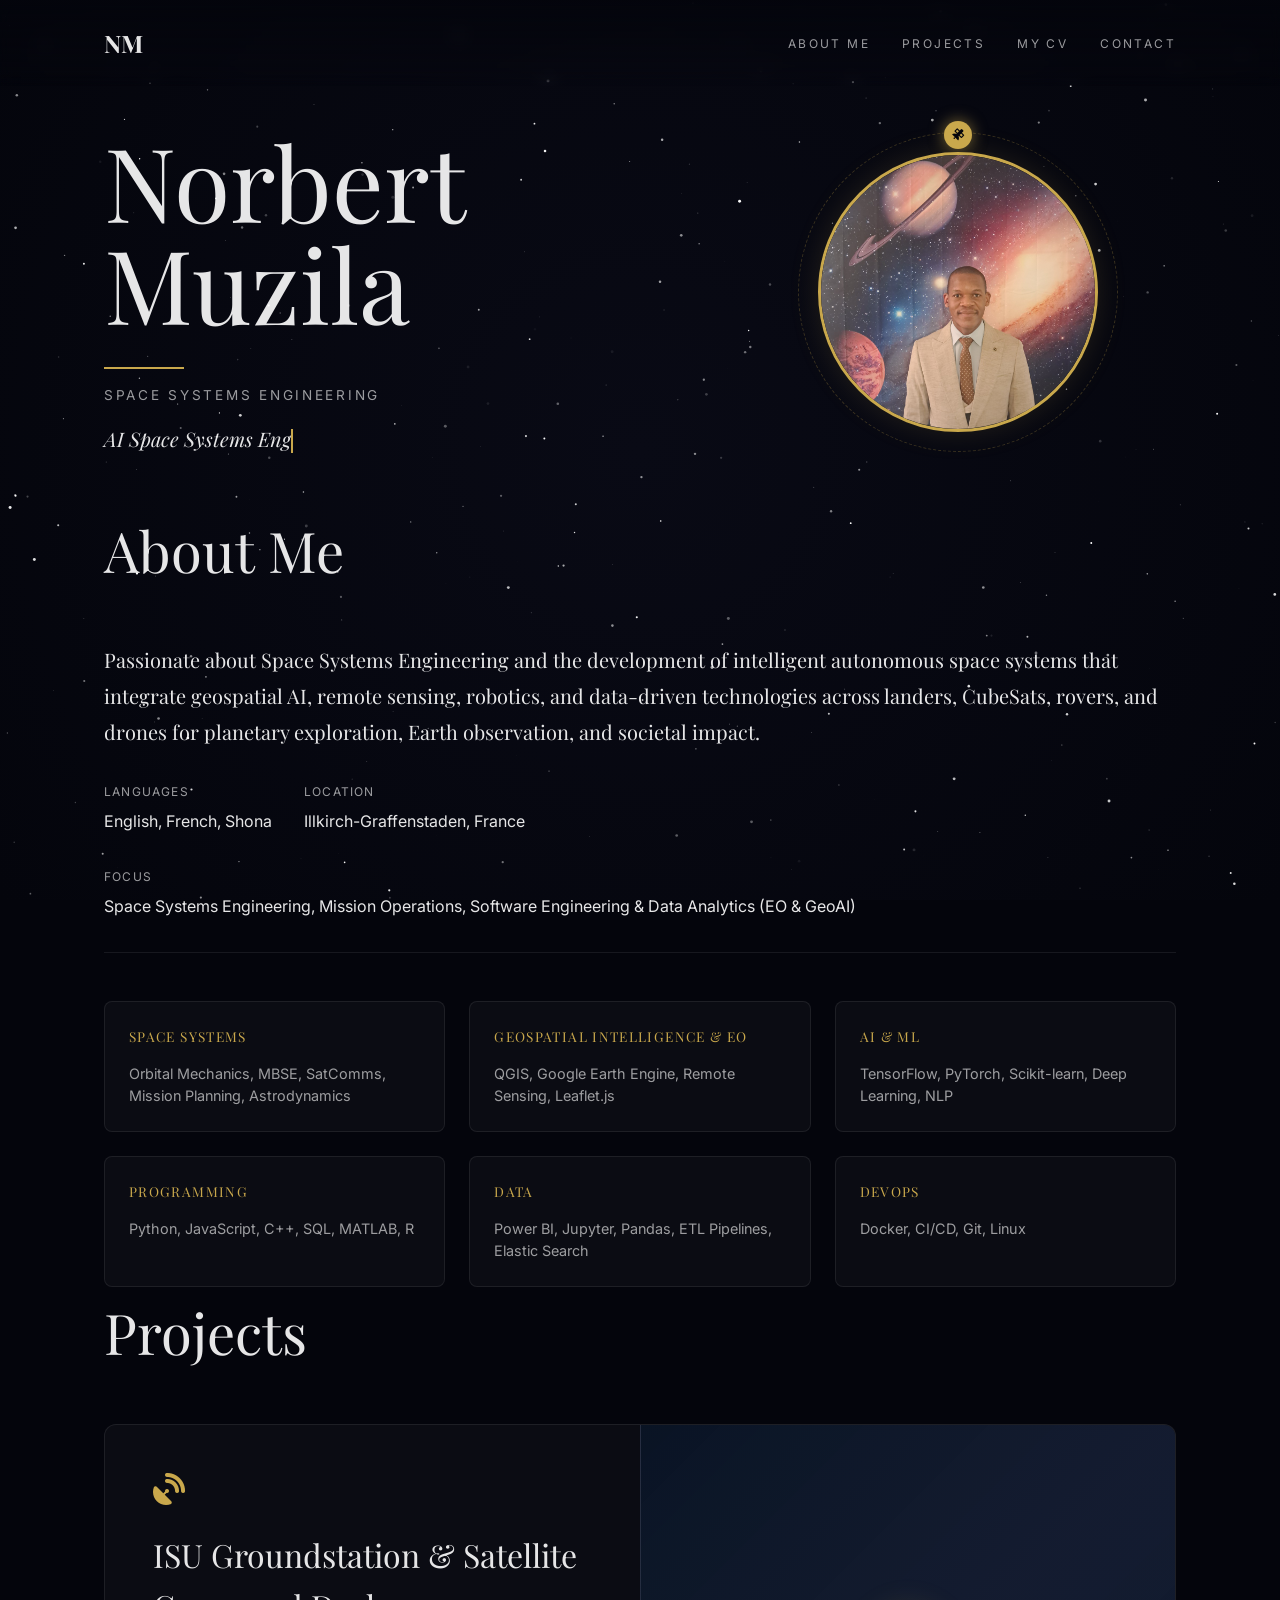
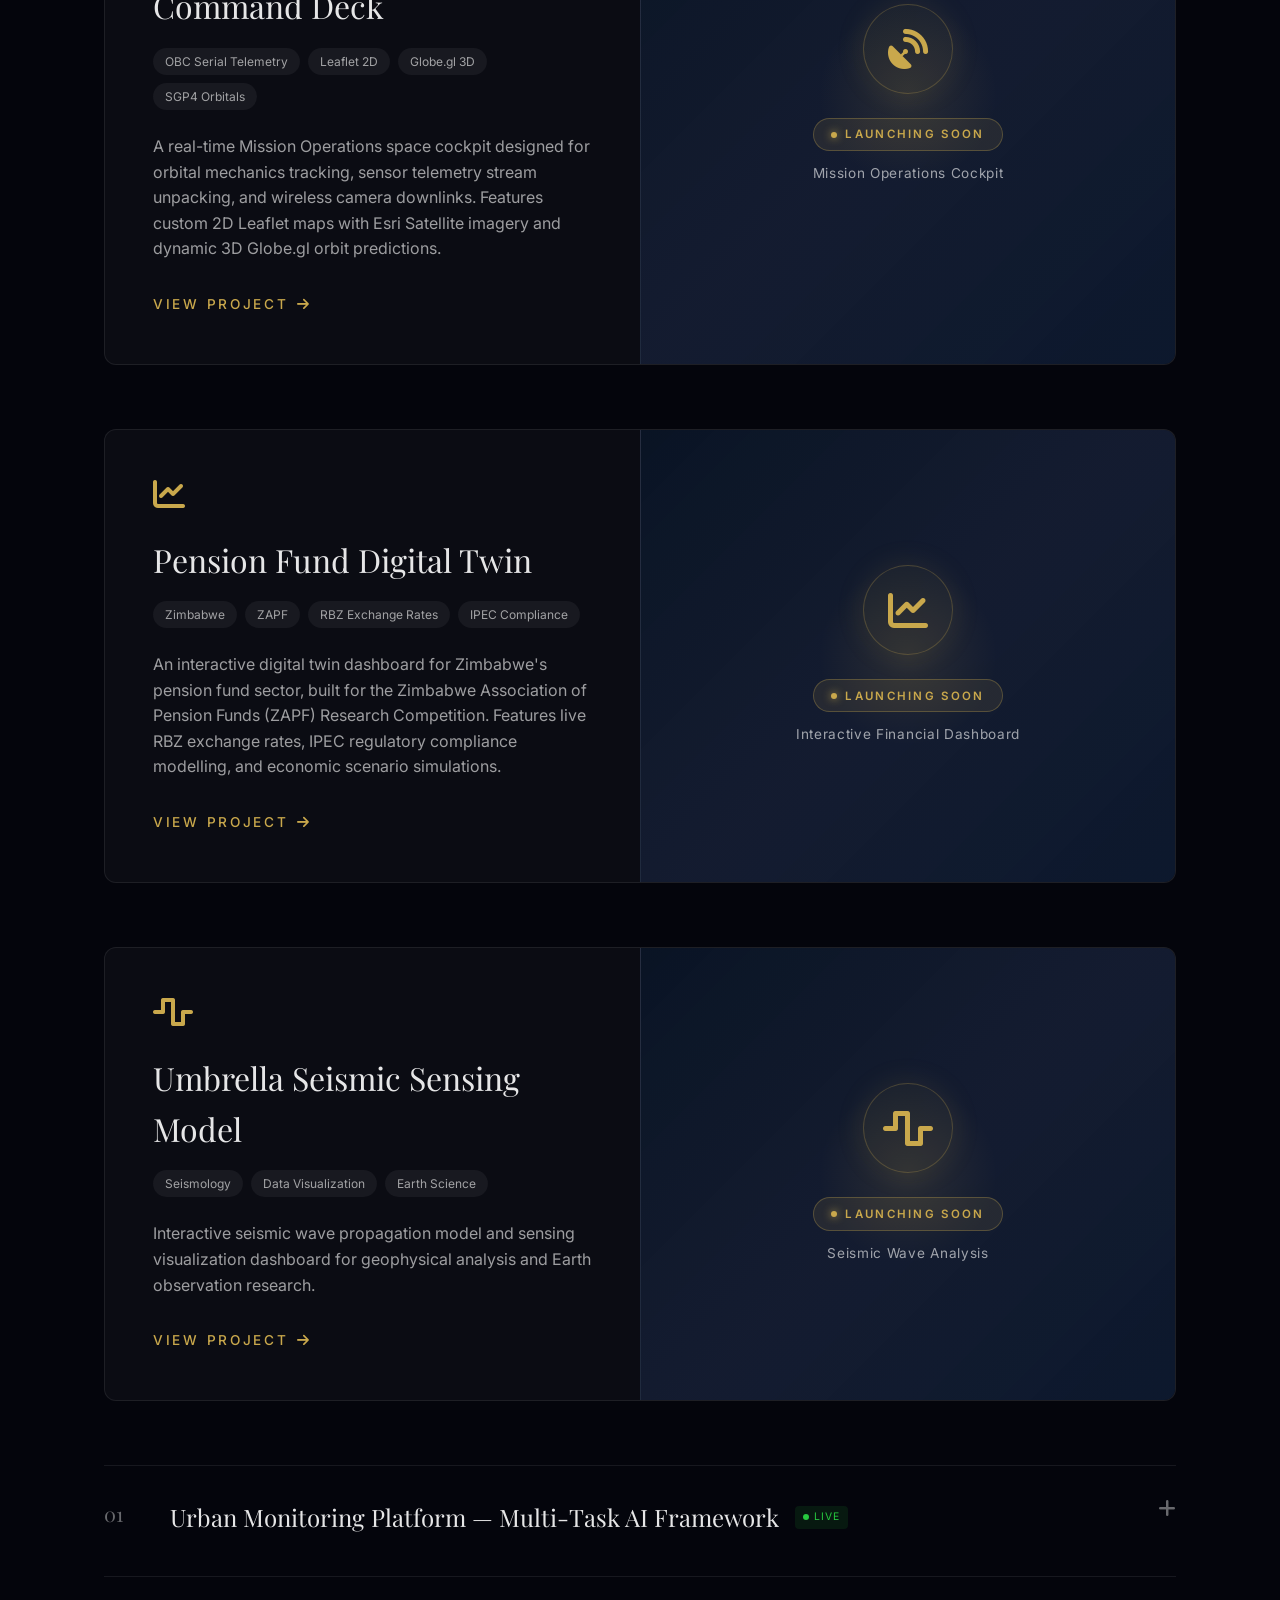
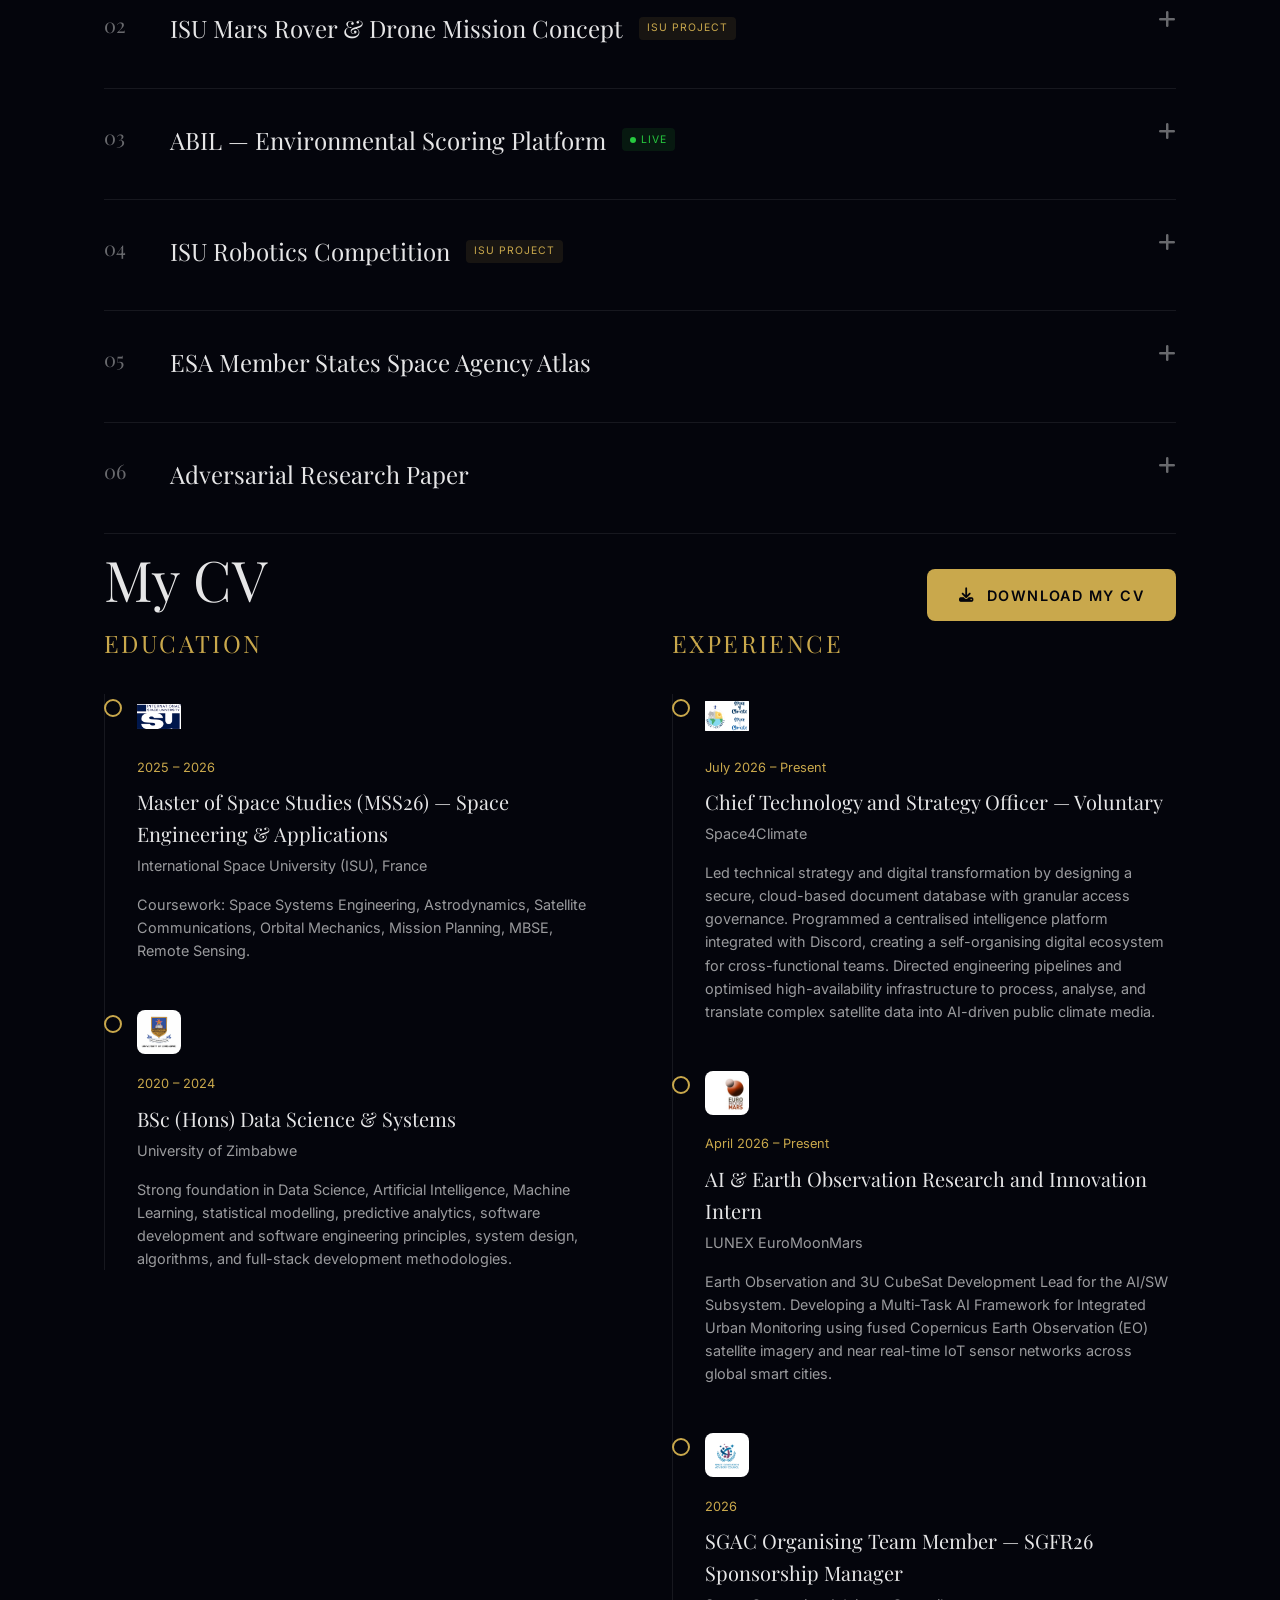
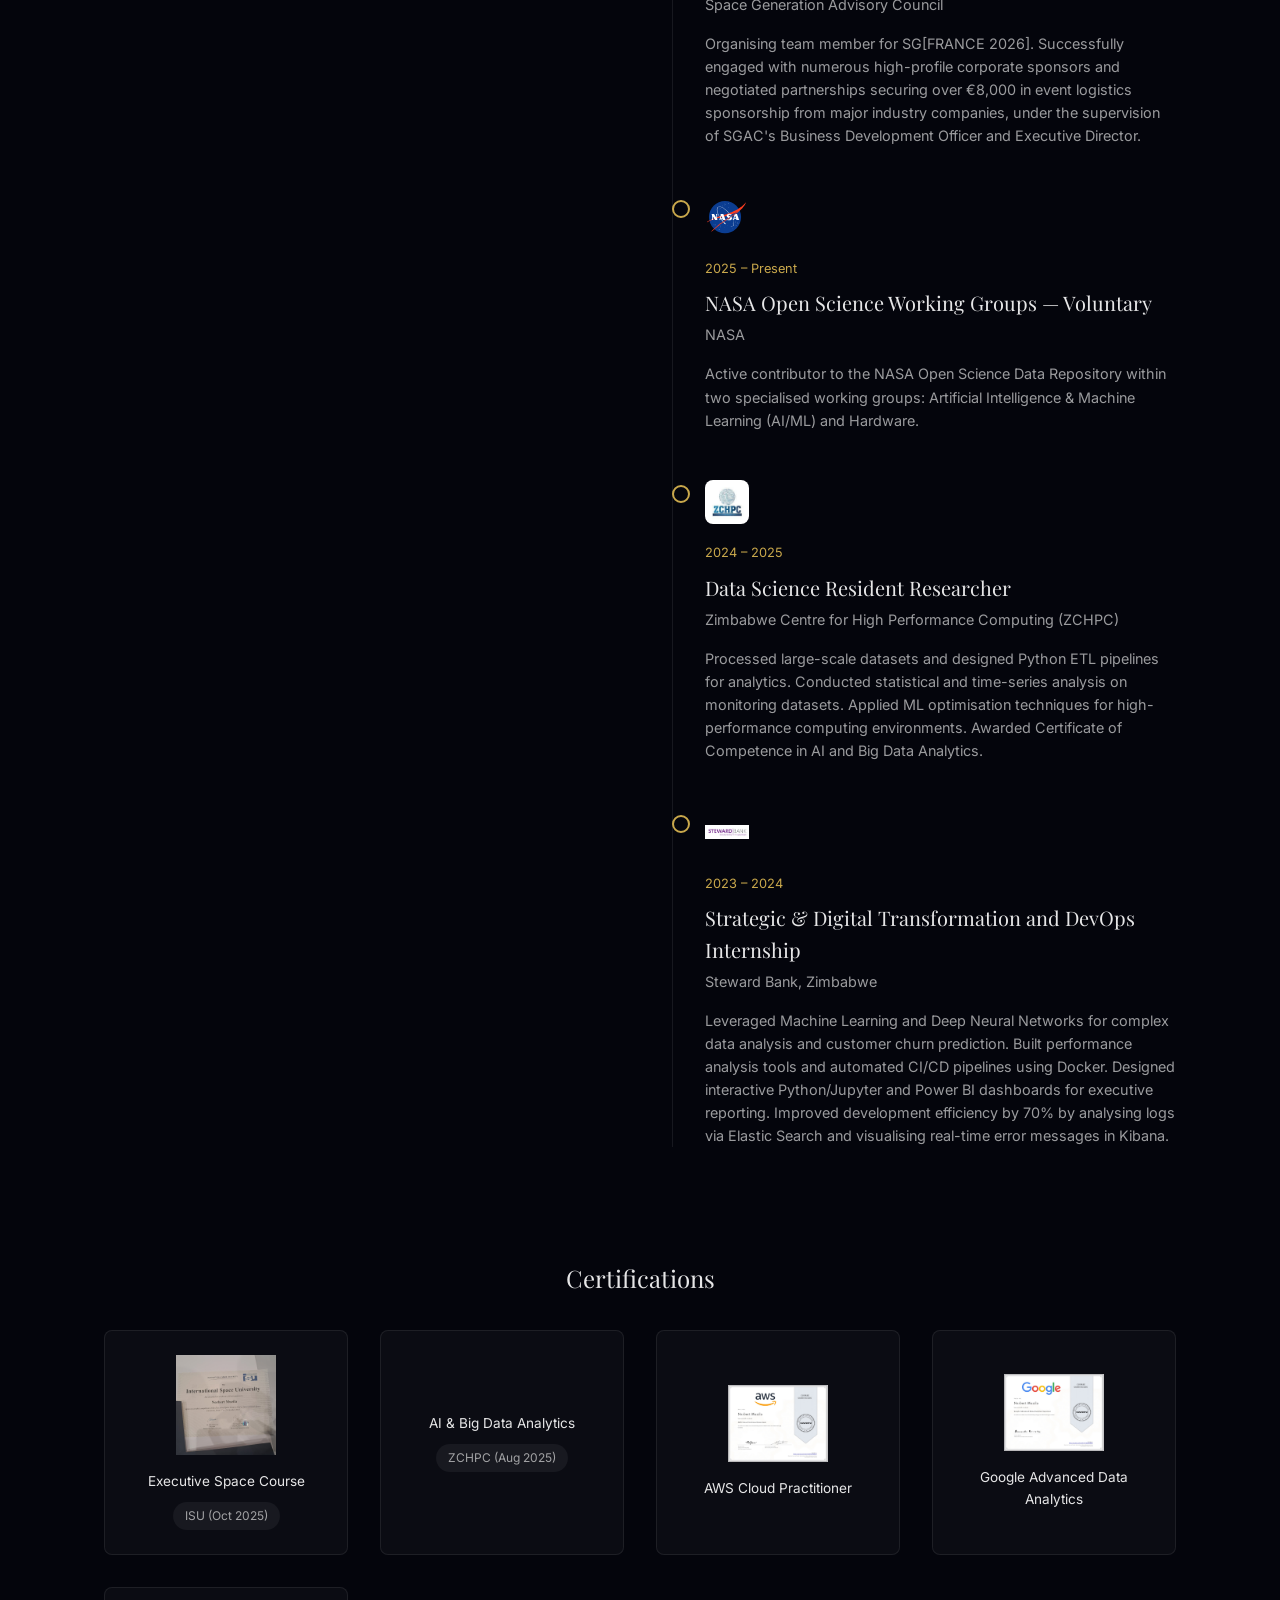
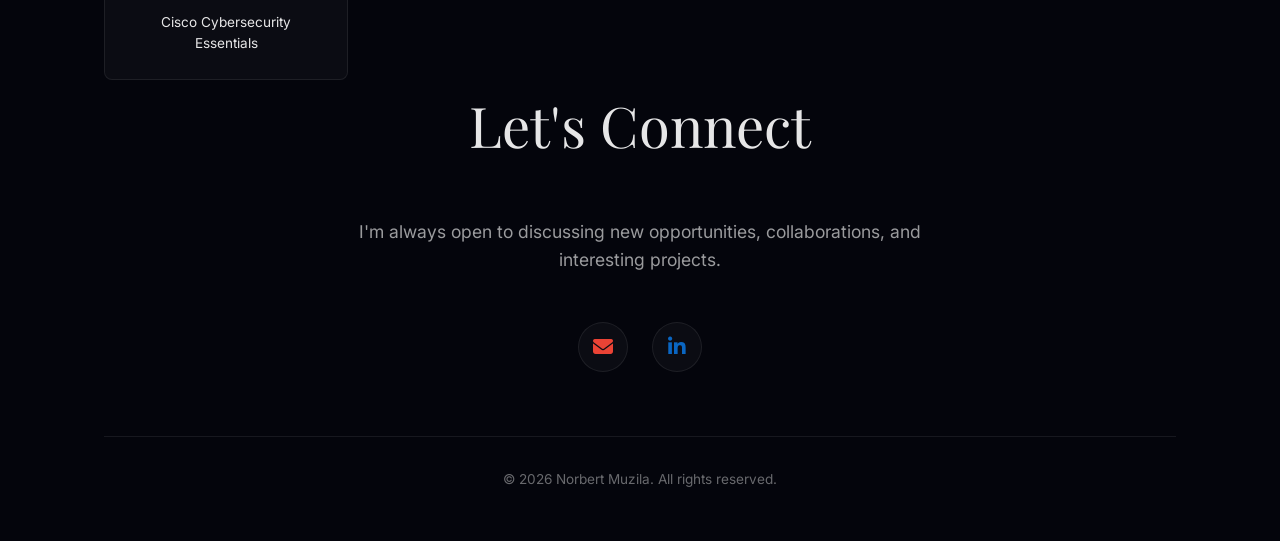
==== index.html @ 0d17d702 "feat: remove GitHub button from Let's Connect section" ====
<!DOCTYPE html>
<html lang="en">
<head>
    <meta charset="UTF-8">
    <meta name="viewport" content="width=device-width, initial-scale=1.0">
    <title>Norbert Muzila | Space Systems Engineer</title>
    <meta name="description" content="Portfolio of Norbert Muzila, AI Space Systems Engineer and Data Scientist.">
    
    <!-- OpenGraph -->
    <meta property="og:title" content="Norbert Muzila | Portfolio">
    <meta property="og:description" content="AI Space Systems Engineer and Data Scientist.">
    <meta property="og:image" content="opengraph.jpg">
    <meta property="og:url" content="https://norbertmuzila.github.io/">
    <meta property="og:type" content="website">

    <link rel="icon" type="image/svg+xml" href="favicon.svg">
    
    <!-- Fonts -->
    <link rel="preconnect" href="https://fonts.googleapis.com">
    <link rel="preconnect" href="https://fonts.gstatic.com" crossorigin>
    <link href="https://fonts.googleapis.com/css2?family=Inter:wght@300;400;500;600&family=Playfair+Display:ital,wght@0,400;0,600;0,700;1,400&display=swap" rel="stylesheet">
    <link rel="stylesheet" href="https://cdnjs.cloudflare.com/ajax/libs/font-awesome/6.5.1/css/all.min.css">

    <style>
        :root {
            --bg: #04050c;
            --primary: #c9a84c;
            --secondary: #38bdf8;
            --text-90: rgba(255, 255, 255, 0.9);
            --text-60: rgba(255, 255, 255, 0.6);
            --text-40: rgba(255, 255, 255, 0.4);
            --card-bg: rgba(255, 255, 255, 0.03);
            --card-border: rgba(255, 255, 255, 0.08);
            
            --font-serif: 'Playfair Display', serif;
            --font-sans: 'Inter', sans-serif;
            
            --transition-smooth: all 0.4s cubic-bezier(0.16, 1, 0.3, 1);
        }

        * {
            margin: 0;
            padding: 0;
            box-sizing: border-box;
        }

        html {
            scroll-behavior: smooth;
        }

        body {
            background-color: var(--bg);
            color: var(--text-90);
            font-family: var(--font-sans);
            line-height: 1.6;
            overflow-x: hidden;
            font-size: 16px;
        }

        /* Typography */
        h1, h2, h3, h4, h5, h6, .serif {
            font-family: var(--font-serif);
            font-weight: 400;
        }

        .tracking-wide { letter-spacing: 0.2em; }
        .uppercase { text-transform: uppercase; }
        .text-primary { color: var(--primary); }
        .text-secondary { color: var(--secondary); }

        a {
            color: inherit;
            text-decoration: none;
            transition: var(--transition-smooth);
        }

        /* Canvas Background */
        #starfield {
            position: fixed;
            top: 0;
            left: 0;
            width: 100vw;
            height: 100vh;
            z-index: -1;
            pointer-events: none;
            background: radial-gradient(circle at center, #090a15 0%, #04050c 100%);
        }

        /* Layout */
        .container {
            max-width: 1200px;
            margin: 0 auto;
            padding: 0 5%;
        }

        section {
            padding: 60px 0;
            position: relative;
        }

        #about {
            padding-top: 20px;
        }

        /* Navbar */
        nav {
            position: fixed;
            top: 0;
            width: 100%;
            padding: 24px 0;
            z-index: 100;
            background: linear-gradient(to bottom, rgba(4, 5, 12, 0.9) 0%, transparent 100%);
            backdrop-filter: blur(8px);
            animation: slideDown 1s ease-out forwards;
        }

        .nav-container {
            max-width: 1200px;
            margin: 0 auto;
            padding: 0 5%;
            display: flex;
            justify-content: space-between;
            align-items: center;
            width: 100%;
            position: relative;
        }

        @keyframes slideDown {
            from { transform: translateY(-100%); opacity: 0; }
            to { transform: translateY(0); opacity: 1; }
        }

        .logo {
            font-family: var(--font-serif);
            font-size: 1.5rem;
            font-weight: 700;
            color: var(--text-90);
        }

        .nav-links {
            display: flex;
            gap: 2rem;
            list-style: none;
        }

        .nav-links a {
            font-size: 0.75rem;
            text-transform: uppercase;
            letter-spacing: 0.2em;
            color: var(--text-60);
            position: relative;
        }

        .nav-links a:hover, .nav-links a.active {
            color: var(--primary);
        }

        .hamburger {
            display: none;
            background: none;
            border: none;
            color: var(--text-90);
            font-size: 1.5rem;
            cursor: pointer;
        }

        /* Mobile Menu */
        @media (max-width: 768px) {
            .nav-links {
                display: none;
                position: fixed;
                top: 72px;
                left: 0;
                width: 100%;
                background: rgba(4, 5, 12, 0.95);
                backdrop-filter: blur(10px);
                flex-direction: column;
                align-items: center;
                padding: 2rem 0;
                border-bottom: 1px solid var(--card-border);
            }
            .nav-links.show {
                display: flex;
            }
            .hamburger {
                display: block;
            }
        }

        /* Hero */
        #hero {
            min-height: auto;
            display: flex;
            align-items: center;
            padding-top: 130px;
            padding-bottom: 30px;
        }

        .hero-grid {
            display: grid;
            grid-template-columns: 1.15fr 0.85fr;
            align-items: center;
            gap: 3rem;
            width: 100%;
        }

        .hero-content {
            position: relative;
            z-index: 2;
        }

        .hero-name {
            font-size: clamp(3.5rem, 8vw, 7.5rem);
            line-height: 1;
            margin-bottom: 1rem;
        }

        .hero-line {
            width: 80px;
            height: 2px;
            background-color: var(--primary);
            margin: 2rem 0 1rem;
            transition: width 1s ease-out;
        }

        .hero-subtitle {
            font-size: 0.85rem;
            color: var(--text-60);
            margin-bottom: 1rem;
            display: flex;
            align-items: center;
        }

        .typing-container {
            font-size: 1.25rem;
            color: var(--text-90);
            min-height: 2rem;
            font-family: var(--font-serif);
            font-style: italic;
        }

        .cursor {
            display: inline-block;
            width: 2px;
            height: 1.2em;
            background-color: var(--primary);
            vertical-align: middle;
            animation: blink 1s step-end infinite;
        }

        @keyframes blink {
            50% { opacity: 0; }
        }

        .hero-orbit-wrap {
            display: flex;
            justify-content: center;
            align-items: center;
            position: relative;
            z-index: 2;
        }

        @media (max-width: 900px) {
            .hero-grid {
                grid-template-columns: 1fr;
                gap: 3rem;
                padding-top: 20px;
            }
            .hero-orbit-wrap {
                order: -1;
                margin-bottom: 1rem;
            }
            .orbit-container {
                width: 250px;
                height: 250px;
            }
            .about-image {
                width: 220px;
                height: 220px;
            }
            .orbit-ring {
                width: 260px;
                height: 260px;
            }
        }

        /* Section Headers */
        .section-label {
            font-size: 0.75rem;
            color: var(--text-60);
            margin-bottom: 1rem;
            display: block;
        }
        
        .section-title {
            font-size: 3.5rem;
            margin-bottom: 3rem;
            color: var(--text-90);
        }

        /* Scroll Reveal */
        .reveal {
            opacity: 0;
            transform: translateY(30px);
            transition: all 0.8s cubic-bezier(0.16, 1, 0.3, 1);
        }

        .reveal.active {
            opacity: 1;
            transform: translateY(0);
        }

        /* Projects Section */
        .featured-projects {
            display: flex;
            flex-direction: column;
            gap: 4rem;
            margin-bottom: 4rem;
        }

        .project-card-large {
            background: var(--card-bg);
            border: 1px solid var(--card-border);
            border-radius: 12px;
            overflow: hidden;
            display: grid;
            grid-template-columns: 1fr 1fr;
            transition: var(--transition-smooth);
            position: relative;
        }

        .project-card-large:hover {
            transform: translateY(-5px);
            border-color: rgba(201, 168, 76, 0.3);
            box-shadow: 0 20px 40px rgba(0,0,0,0.5);
        }

        @media (max-width: 900px) {
            .project-card-large {
                grid-template-columns: 1fr;
            }
        }

        .project-content {
            padding: 3rem;
            display: flex;
            flex-direction: column;
            justify-content: center;
        }

        .project-icon {
            font-size: 2rem;
            color: var(--primary);
            margin-bottom: 1.5rem;
        }

        .project-title {
            font-size: 2rem;
            margin-bottom: 1rem;
        }

        .project-tags {
            display: flex;
            flex-wrap: wrap;
            gap: 0.5rem;
            margin-bottom: 1.5rem;
        }

        .tag {
            font-size: 0.75rem;
            padding: 0.25rem 0.75rem;
            background: rgba(255,255,255,0.05);
            border-radius: 100px;
            color: var(--text-60);
        }

        .project-desc {
            color: var(--text-60);
            margin-bottom: 2rem;
        }

        .project-link {
            display: inline-flex;
            align-items: center;
            gap: 0.5rem;
            color: var(--primary);
            font-size: 0.85rem;
            font-weight: 500;
        }

        .project-link:hover {
            gap: 0.75rem;
        }

        .project-preview {
            background: linear-gradient(135deg, rgba(10, 22, 40, 0.85) 0%, rgba(26, 39, 68, 0.6) 50%, rgba(13, 26, 48, 0.9) 100%);
            border-left: 1px solid var(--card-border);
            display: flex;
            flex-direction: column;
            align-items: center;
            justify-content: center;
            padding: 3rem 2rem;
            text-align: center;
            position: relative;
            overflow: hidden;
            transition: var(--transition-smooth);
            min-height: 280px;
        }

        .project-preview::before {
            content: '';
            position: absolute;
            width: 180px;
            height: 180px;
            background: radial-gradient(circle, rgba(201, 168, 76, 0.12) 0%, transparent 70%);
            border-radius: 50%;
            top: 50%;
            left: 50%;
            transform: translate(-50%, -50%);
            pointer-events: none;
            transition: var(--transition-smooth);
        }

        .project-card-large:hover .project-preview::before {
            width: 260px;
            height: 260px;
            background: radial-gradient(circle, rgba(201, 168, 76, 0.22) 0%, transparent 70%);
        }

        .preview-icon-wrap {
            width: 90px;
            height: 90px;
            border-radius: 50%;
            background: rgba(201, 168, 76, 0.06);
            border: 1px solid rgba(201, 168, 76, 0.25);
            display: flex;
            align-items: center;
            justify-content: center;
            margin-bottom: 1.5rem;
            position: relative;
            z-index: 1;
            transition: var(--transition-smooth);
            box-shadow: 0 0 30px rgba(201, 168, 76, 0.12);
        }

        .project-card-large:hover .preview-icon-wrap {
            transform: scale(1.1);
            border-color: rgba(201, 168, 76, 0.5);
            box-shadow: 0 0 45px rgba(201, 168, 76, 0.3);
        }

        .preview-icon-wrap i {
            font-size: 2.5rem;
            color: var(--primary);
        }

        .preview-badge {
            display: inline-flex;
            align-items: center;
            gap: 0.5rem;
            padding: 0.4rem 1.1rem;
            background: rgba(201, 168, 76, 0.1);
            border: 1px solid rgba(201, 168, 76, 0.3);
            border-radius: 100px;
            font-size: 0.72rem;
            font-weight: 600;
            color: var(--primary);
            text-transform: uppercase;
            letter-spacing: 0.2em;
            margin-bottom: 0.75rem;
            position: relative;
            z-index: 1;
        }

        .preview-badge .pulse-dot {
            width: 6px;
            height: 6px;
            border-radius: 50%;
            background: var(--primary);
            box-shadow: 0 0 8px var(--primary);
        }

        .preview-label {
            font-size: 0.85rem;
            color: var(--text-60);
            letter-spacing: 0.05em;
            position: relative;
            z-index: 1;
        }

        @media (max-width: 900px) {
            .project-preview {
                border-left: none;
                border-top: 1px solid var(--card-border);
                padding: 2.5rem 1.5rem;
            }
        }

        /* Accordion List */
        .project-list {
            display: flex;
            flex-direction: column;
            border-top: 1px solid var(--card-border);
        }

        .list-item {
            display: grid;
            grid-template-columns: 50px 1fr auto;
            gap: 1rem;
            padding: 2rem 0;
            border-bottom: 1px solid var(--card-border);
            transition: var(--transition-smooth);
            cursor: pointer;
            align-items: start;
        }

        .list-item:hover {
            background: rgba(255,255,255,0.01);
            padding-left: 1rem;
            padding-right: 1rem;
        }

        .list-number {
            font-family: var(--font-serif);
            color: var(--text-40);
            font-size: 1.25rem;
        }

        .list-content h3 {
            font-size: 1.5rem;
            margin-bottom: 0.5rem;
            display: flex;
            align-items: center;
            gap: 1rem;
        }

        .list-desc {
            color: var(--text-60);
            font-size: 0.9rem;
            max-height: 0;
            overflow: hidden;
            transition: max-height 0.4s ease;
            margin-top: 0;
        }
        
        .list-tags {
            margin-top: 1rem;
            display: flex;
            gap: 0.5rem;
            flex-wrap: wrap;
            opacity: 0;
            transition: opacity 0.4s ease;
        }

        .list-item.expanded .list-desc {
            max-height: 200px;
            margin-top: 1rem;
        }
        .list-item.expanded .list-tags {
            opacity: 1;
        }

        .list-icon {
            color: var(--text-40);
            font-size: 1.25rem;
            transition: transform 0.3s ease;
        }
        
        .list-item.expanded .list-icon {
            transform: rotate(45deg);
        }

        .badge {
            font-size: 0.65rem;
            padding: 0.2rem 0.5rem;
            border-radius: 4px;
            background: rgba(201, 168, 76, 0.1);
            color: var(--primary);
            text-transform: uppercase;
            letter-spacing: 0.1em;
            font-family: var(--font-sans);
        }
        
        .badge.live {
            background: rgba(39, 201, 63, 0.1);
            color: #27c93f;
            display: flex;
            align-items: center;
            gap: 0.3rem;
        }
        
        .badge.live::before {
            content: '';
            width: 6px;
            height: 6px;
            background: #27c93f;
            border-radius: 50%;
            animation: pulse 2s infinite;
        }
        
        @keyframes pulse {
            0% { box-shadow: 0 0 0 0 rgba(39, 201, 63, 0.4); }
            70% { box-shadow: 0 0 0 6px rgba(39, 201, 63, 0); }
            100% { box-shadow: 0 0 0 0 rgba(39, 201, 63, 0); }
        }

        /* About Section */
        .about-content {
            width: 100%;
        }

        .orbit-container {
            position: relative;
            width: 300px;
            height: 300px;
            margin: 0 auto;
        }

        .about-image {
            width: 280px;
            height: 280px;
            border-radius: 50%;
            object-fit: cover;
            border: 3px solid var(--primary);
            position: absolute;
            top: 50%;
            left: 50%;
            transform: translate(-50%, -50%);
            box-shadow: 0 0 30px rgba(201, 168, 76, 0.15);
        }

        .orbit-ring {
            position: absolute;
            top: 50%;
            left: 50%;
            width: 320px;
            height: 320px;
            transform: translate(-50%, -50%);
            border-radius: 50%;
            border: 1px dashed rgba(201, 168, 76, 0.25);
            animation: orbit-spin 12s linear infinite;
        }

        .orbit-planet {
            position: absolute;
            top: -12px;
            left: 50%;
            transform: translateX(-50%);
            width: 28px;
            height: 28px;
            background: var(--primary);
            border-radius: 50%;
            display: flex;
            align-items: center;
            justify-content: center;
            font-size: 12px;
            color: var(--bg);
            box-shadow: 0 0 15px rgba(201, 168, 76, 0.6);
            animation: orbit-counter-spin 12s linear infinite;
        }

        @keyframes orbit-spin {
            0% { transform: translate(-50%, -50%) rotate(0deg); }
            100% { transform: translate(-50%, -50%) rotate(360deg); }
        }

        @keyframes orbit-counter-spin {
            0% { transform: translateX(-50%) rotate(0deg); }
            100% { transform: translateX(-50%) rotate(-360deg); }
        }

        .timeline-logo {
            margin-bottom: 0.75rem;
        }

        .org-logo {
            width: 44px;
            height: 44px;
            object-fit: contain;
            border-radius: 8px;
            transition: var(--transition-smooth);
        }

        .timeline-item:hover .org-logo {
            transform: scale(1.1);
        }

        .about-text {
            font-size: 1.25rem;
            line-height: 1.8;
            margin-bottom: 2rem;
            font-family: var(--font-serif);
        }

        .stats-row {
            display: flex;
            gap: 2rem;
            margin-bottom: 3rem;
            padding-bottom: 2rem;
            border-bottom: 1px solid var(--card-border);
            flex-wrap: wrap;
        }

        .stat-item {
            display: flex;
            flex-direction: column;
        }

        .stat-label {
            font-size: 0.75rem;
            color: var(--text-60);
            text-transform: uppercase;
            letter-spacing: 0.1em;
            margin-bottom: 0.5rem;
        }

        .stat-val {
            font-size: 1rem;
            color: var(--text-90);
        }

        .skills-grid {
            display: grid;
            grid-template-columns: repeat(3, 1fr);
            gap: 1.5rem;
        }

        @media (max-width: 900px) {
            .skills-grid {
                grid-template-columns: repeat(2, 1fr);
            }
        }

        @media (max-width: 600px) {
            .skills-grid {
                grid-template-columns: 1fr;
            }
        }

        .skill-card {
            background: var(--card-bg);
            padding: 1.5rem;
            border-radius: 8px;
            border: 1px solid var(--card-border);
        }

        .skill-title {
            color: var(--primary);
            font-size: 0.85rem;
            text-transform: uppercase;
            letter-spacing: 0.1em;
            margin-bottom: 1rem;
        }

        .skill-list {
            color: var(--text-60);
            font-size: 0.9rem;
            line-height: 1.5;
        }

        /* CV Section */
        .cv-header {
            display: flex;
            justify-content: space-between;
            align-items: center;
            flex-wrap: wrap;
            gap: 1rem;
        }

        .cv-header .section-title {
            margin-bottom: 0;
        }

        .cv-grid {
            display: grid;
            grid-template-columns: 1fr 1fr;
            gap: 4rem;
        }

        @media (max-width: 768px) {
            .cv-grid {
                grid-template-columns: 1fr;
            }
        }

        .cv-col h3 {
            font-size: 1.5rem;
            margin-bottom: 2rem;
            color: var(--primary);
            letter-spacing: 0.1em;
            text-transform: uppercase;
        }

        .timeline {
            position: relative;
            border-left: 1px solid var(--card-border);
            padding-left: 2rem;
        }

        .timeline-item {
            position: relative;
            margin-bottom: 3rem;
        }

        .timeline-item::before {
            content: '';
            position: absolute;
            left: -33px;
            top: 5px;
            width: 14px;
            height: 14px;
            border-radius: 50%;
            background: var(--bg);
            border: 2px solid var(--primary);
            transition: var(--transition-smooth);
        }

        .timeline-item:hover::before {
            background: var(--primary);
            box-shadow: 0 0 10px rgba(201, 168, 76, 0.5);
        }

        .timeline-date {
            font-size: 0.8rem;
            color: var(--primary);
            margin-bottom: 0.5rem;
            display: block;
        }

        .timeline-title {
            font-size: 1.25rem;
            margin-bottom: 0.25rem;
            font-family: var(--font-serif);
        }

        .timeline-org {
            font-size: 0.9rem;
            color: var(--text-60);
            margin-bottom: 1rem;
        }

        .timeline-desc {
            font-size: 0.9rem;
            color: var(--text-60);
            line-height: 1.6;
        }

        .certs-title {
            margin-top: 4rem;
            font-size: 1.5rem;
            margin-bottom: 2rem;
            text-align: center;
        }

        .certs-grid {
            display: grid;
            grid-template-columns: repeat(auto-fit, minmax(200px, 1fr));
            gap: 2rem;
            align-items: center;
        }

        .cert-card {
            background: var(--card-bg);
            border: 1px solid var(--card-border);
            border-radius: 8px;
            padding: 1.5rem;
            text-align: center;
            transition: var(--transition-smooth);
            height: 100%;
            display: flex;
            flex-direction: column;
            justify-content: center;
            align-items: center;
        }
        
        .cert-card:hover {
            border-color: rgba(255,255,255,0.2);
            transform: translateY(-5px);
        }

        .cert-img {
            max-width: 100px;
            max-height: 100px;
            margin-bottom: 1rem;
            object-fit: contain;
            cursor: pointer;
            transition: var(--transition-smooth);
        }

        .cert-img:hover {
            transform: scale(1.05);
        }

        .cert-lightbox {
            display: none;
            position: fixed;
            top: 0;
            left: 0;
            width: 100vw;
            height: 100vh;
            background: rgba(0,0,0,0.92);
            z-index: 9999;
            justify-content: center;
            align-items: center;
            cursor: pointer;
        }

        .cert-lightbox.show {
            display: flex;
        }

        .cert-lightbox img {
            max-width: 90vw;
            max-height: 90vh;
            object-fit: contain;
            border-radius: 8px;
            box-shadow: 0 0 60px rgba(201, 168, 76, 0.3);
        }

        .cert-name {
            font-size: 0.85rem;
            color: var(--text-90);
        }

        /* Contact Section */
        #contact {
            text-align: center;
            padding-bottom: 50px;
        }
        
        .contact-subtitle {
            max-width: 600px;
            margin: 0 auto 3rem;
            color: var(--text-60);
            font-size: 1.1rem;
        }

        .social-links {
            display: flex;
            justify-content: center;
            gap: 1.5rem;
            margin-bottom: 4rem;
        }

        .social-btn {
            width: 50px;
            height: 50px;
            border-radius: 50%;
            background: var(--card-bg);
            border: 1px solid var(--card-border);
            display: flex;
            align-items: center;
            justify-content: center;
            font-size: 1.25rem;
            transition: var(--transition-smooth);
        }

        .social-btn:hover {
            transform: translateY(-5px);
            border-color: transparent;
        }

        .social-btn.linkedin {
            color: #0A66C2;
        }
        .social-btn.linkedin:hover {
            background: #0A66C2;
            color: white;
            box-shadow: 0 10px 20px rgba(10, 102, 194, 0.3);
        }

        .social-btn.github {
            color: #f0f0f0;
        }
        .social-btn.github:hover {
            background: #333;
            color: white;
            box-shadow: 0 10px 20px rgba(255,255,255,0.1);
        }

        .social-btn.email {
            color: #EA4335;
        }
        .social-btn.email:hover {
            background: #EA4335;
            color: white;
            box-shadow: 0 10px 20px rgba(234, 67, 53, 0.3);
        }

        footer {
            border-top: 1px solid var(--card-border);
            padding-top: 2rem;
            color: var(--text-40);
            font-size: 0.85rem;
        }

        .cv-download-btn {
            display: inline-flex;
            align-items: center;
            gap: 0.75rem;
            padding: 0.9rem 2rem;
            background: var(--primary);
            color: var(--bg);
            border-radius: 8px;
            font-family: var(--font-sans);
            font-size: 0.9rem;
            font-weight: 600;
            text-transform: uppercase;
            letter-spacing: 0.1em;
            transition: var(--transition-smooth);
            margin-top: 2rem;
        }

        .cv-download-btn:hover {
            background: #b8963e;
            transform: translateY(-3px);
            box-shadow: 0 10px 25px rgba(201, 168, 76, 0.35);
            color: var(--bg);
        }
    </style>
</head>
<body>

    <!-- Starfield Background -->
    <canvas id="starfield"></canvas>

    <!-- Navigation -->
    <nav>
        <div class="nav-container">
            <a href="#hero" class="logo">NM</a>
            <button class="hamburger" aria-label="Toggle Menu">
                <i class="fas fa-bars"></i>
            </button>
            <ul class="nav-links uppercase tracking-wide">
                <li><a href="#about">About Me</a></li>
                <li><a href="#projects">Projects</a></li>
                <li><a href="#cv">My CV</a></li>
                <li><a href="#contact">Contact</a></li>
            </ul>
        </div>
    </nav>

    <!-- Hero Section -->
    <section id="hero" class="container">
        <div class="hero-grid">
            <div class="hero-content">
                <h1 class="hero-name serif">Norbert<br>Muzila</h1>
                <div class="hero-line"></div>
                <p class="hero-subtitle uppercase tracking-wide">Space Systems Engineering</p>
                <div class="typing-container">
                    <span id="typing-text"></span><span class="cursor"></span>
                </div>
            </div>
            <div class="hero-orbit-wrap">
                <div class="orbit-container">
                    <img src="avatar.jpg" alt="Norbert Muzila" class="about-image">
                    <div class="orbit-ring">
                        <div class="orbit-planet">
                            <i class="fas fa-satellite"></i>
                        </div>
                    </div>
                </div>
            </div>
        </div>
    </section>

    <!-- About Section -->
    <section id="about" class="container">
        <h2 class="section-title reveal">About Me</h2>
        
        <div class="about-content reveal">
            <p class="about-text">
                Passionate about Space Systems Engineering and the development of intelligent autonomous space systems that integrate geospatial AI, remote sensing, robotics, and data-driven technologies across landers, CubeSats, rovers, and drones for planetary exploration, Earth observation, and societal impact.
            </p>
            
            <div class="stats-row">
                <div class="stat-item">
                    <span class="stat-label">Languages</span>
                    <span class="stat-val">English, French, Shona</span>
                </div>
                <div class="stat-item">
                    <span class="stat-label">Location</span>
                    <span class="stat-val">Illkirch-Graffenstaden, France</span>
                </div>
                <div class="stat-item">
                    <span class="stat-label">Focus</span>
                    <span class="stat-val">Space Systems Engineering, Mission Operations, Software Engineering & Data Analytics (EO & GeoAI)</span>
                </div>
            </div>

            <div class="skills-grid">
                <div class="skill-card">
                    <h4 class="skill-title">Space Systems</h4>
                    <div class="skill-list">Orbital Mechanics, MBSE, SatComms, Mission Planning, Astrodynamics</div>
                </div>
                <div class="skill-card">
                    <h4 class="skill-title">Geospatial Intelligence & EO</h4>
                    <div class="skill-list">QGIS, Google Earth Engine, Remote Sensing, Leaflet.js</div>
                </div>
                <div class="skill-card">
                    <h4 class="skill-title">AI & ML</h4>
                    <div class="skill-list">TensorFlow, PyTorch, Scikit-learn, Deep Learning, NLP</div>
                </div>
                <div class="skill-card">
                    <h4 class="skill-title">Programming</h4>
                    <div class="skill-list">Python, JavaScript, C++, SQL, MATLAB, R</div>
                </div>
                <div class="skill-card">
                    <h4 class="skill-title">Data</h4>
                    <div class="skill-list">Power BI, Jupyter, Pandas, ETL Pipelines, Elastic Search</div>
                </div>
                <div class="skill-card">
                    <h4 class="skill-title">DevOps</h4>
                    <div class="skill-list">Docker, CI/CD, Git, Linux</div>
                </div>
            </div>
        </div>
    </section>

    <!-- Projects Section -->
    <section id="projects" class="container">
        <h2 class="section-title reveal">Projects</h2>

        <div class="featured-projects">
            <!-- Project 1 -->
            <div class="project-card-large reveal">
                <div class="project-content">
                    <i class="fas fa-satellite-dish project-icon"></i>
                    <h3 class="project-title serif">ISU Groundstation & Satellite Command Deck</h3>
                    <div class="project-tags">
                        <span class="tag">OBC Serial Telemetry</span>
                        <span class="tag">Leaflet 2D</span>
                        <span class="tag">Globe.gl 3D</span>
                        <span class="tag">SGP4 Orbitals</span>
                    </div>
                    <p class="project-desc">A real-time Mission Operations space cockpit designed for orbital mechanics tracking, sensor telemetry stream unpacking, and wireless camera downlinks. Features custom 2D Leaflet maps with Esri Satellite imagery and dynamic 3D Globe.gl orbit predictions.</p>
                    <a href="https://norbertmuzila.github.io/ground_station_iss_isugs/" target="_blank" class="project-link uppercase tracking-wide">View Project <i class="fas fa-arrow-right"></i></a>
                </div>
                <div class="project-preview">
                    <div class="preview-icon-wrap">
                        <i class="fas fa-satellite-dish"></i>
                    </div>
                    <div class="preview-badge">
                        <span class="pulse-dot"></span>
                        Launching Soon
                    </div>
                    <div class="preview-label">Mission Operations Cockpit</div>
                </div>
            </div>

            <!-- Project 2 -->
            <div class="project-card-large reveal">
                <div class="project-content">
                    <i class="fas fa-chart-line project-icon"></i>
                    <h3 class="project-title serif">Pension Fund Digital Twin</h3>
                    <div class="project-tags">
                        <span class="tag">Zimbabwe</span>
                        <span class="tag">ZAPF</span>
                        <span class="tag">RBZ Exchange Rates</span>
                        <span class="tag">IPEC Compliance</span>
                    </div>
                    <p class="project-desc">An interactive digital twin dashboard for Zimbabwe's pension fund sector, built for the Zimbabwe Association of Pension Funds (ZAPF) Research Competition. Features live RBZ exchange rates, IPEC regulatory compliance modelling, and economic scenario simulations.</p>
                    <a href="https://norbertmuzila.github.io/pension-fund-digital-twin" target="_blank" class="project-link uppercase tracking-wide">View Project <i class="fas fa-arrow-right"></i></a>
                </div>
                <div class="project-preview">
                    <div class="preview-icon-wrap">
                        <i class="fas fa-chart-line"></i>
                    </div>
                    <div class="preview-badge">
                        <span class="pulse-dot"></span>
                        Launching Soon
                    </div>
                    <div class="preview-label">Interactive Financial Dashboard</div>
                </div>
            </div>

            <!-- Project 3 -->
            <div class="project-card-large reveal">
                <div class="project-content">
                    <i class="fas fa-wave-square project-icon"></i>
                    <h3 class="project-title serif">Umbrella Seismic Sensing Model</h3>
                    <div class="project-tags">
                        <span class="tag">Seismology</span>
                        <span class="tag">Data Visualization</span>
                        <span class="tag">Earth Science</span>
                    </div>
                    <p class="project-desc">Interactive seismic wave propagation model and sensing visualization dashboard for geophysical analysis and Earth observation research.</p>
                    <a href="https://norbertmuzila.github.io/umbrella-seismic-sensing-model/" target="_blank" class="project-link uppercase tracking-wide">View Project <i class="fas fa-arrow-right"></i></a>
                </div>
                <div class="project-preview">
                    <div class="preview-icon-wrap">
                        <i class="fas fa-wave-square"></i>
                    </div>
                    <div class="preview-badge">
                        <span class="pulse-dot"></span>
                        Launching Soon
                    </div>
                    <div class="preview-label">Seismic Wave Analysis</div>
                </div>
            </div>
        </div>

        <!-- Accordion Projects -->
        <div class="project-list reveal">
            <!-- Project 4 -->
            <div class="list-item" onclick="toggleAccordion(this)">
                <div class="list-number">01</div>
                <div class="list-content">
                    <h3 class="serif">Urban Monitoring Platform — Multi-Task AI Framework <span class="badge live">Live</span></h3>
                    <div class="list-desc">
                        A Multi-Task AI Framework for Integrated Urban Monitoring using fused Copernicus Earth Observation (EO) satellite imagery and near real-time IoT sensor networks across global smart cities.<br><br>
                        <a href="https://norbertmuzila.github.io/Urban-Monitoring-Platform/" target="_blank" class="project-link">View Platform <i class="fas fa-external-link-alt"></i></a>
                        <div class="list-tags">
                            <span class="tag">Copernicus EO</span><span class="tag">Multi-Task AI</span><span class="tag">IoT Data Fusion</span><span class="tag">Smart Cities</span>
                        </div>
                    </div>
                </div>
                <i class="fas fa-plus list-icon"></i>
            </div>

            <!-- Project 5 -->
            <div class="list-item" onclick="toggleAccordion(this)">
                <div class="list-number">02</div>
                <div class="list-content">
                    <h3 class="serif">ISU Mars Rover & Drone Mission Concept <span class="badge">ISU Project</span></h3>
                    <div class="list-desc">
                        AI & Software Lead for a Mars Rover and Drone Mission Concept for Lava Tube Exploration at the International Space University. Designed autonomous navigation and exploration algorithms.
                        <div class="list-tags">
                            <span class="tag">Mars Exploration</span><span class="tag">Autonomous Systems</span>
                        </div>
                    </div>
                </div>
                <i class="fas fa-plus list-icon"></i>
            </div>

            <!-- Project 6 -->
            <div class="list-item" onclick="toggleAccordion(this)">
                <div class="list-number">03</div>
                <div class="list-content">
                    <h3 class="serif">ABIL — Environmental Scoring Platform <span class="badge live">Live</span></h3>
                    <div class="list-desc">
                        ABIL condenses satellite readings into a single environmental score for any site, made for risk, insurance, investment and ESG. Every score links back to the measurement behind it and the regulation it answers to.<br><br>
                        <a href="https://clearesg.vercel.app" target="_blank" class="project-link">View Platform <i class="fas fa-external-link-alt"></i></a>
                        <div class="list-tags">
                            <span class="tag">Satellite Data</span><span class="tag">ESG</span><span class="tag">Risk Analysis</span>
                        </div>
                    </div>
                </div>
                <i class="fas fa-plus list-icon"></i>
            </div>

            <!-- Project 7 -->
            <div class="list-item" onclick="toggleAccordion(this)">
                <div class="list-number">04</div>
                <div class="list-content">
                    <h3 class="serif">ISU Robotics Competition <span class="badge">ISU Project</span></h3>
                    <div class="list-desc">
                        Chief Programmer for the ISU Robotics Competition featuring Autonomous Navigation and GemStones Collection. Led software development for an autonomous robotics system using LEGO robotics kits and Python.
                        <div class="list-tags">
                            <span class="tag">Python</span><span class="tag">LEGO Robotics</span><span class="tag">AI</span>
                        </div>
                    </div>
                </div>
                <i class="fas fa-plus list-icon"></i>
            </div>

            <!-- Project 8 -->
            <div class="list-item" onclick="toggleAccordion(this)">
                <div class="list-number">05</div>
                <div class="list-content">
                    <h3 class="serif">ESA Member States Space Agency Atlas</h3>
                    <div class="list-desc">
                        An interactive digital geographic catalog detailing headquarters, coordinates, and contact indices across all 22 European Space Agency member nations. Features customized map pins, Leaflet geometries, and detailed metadata parsing.<br><br>
                        <a href="https://norbertmuzila.github.io/roundtwo/esa-atlas/" target="_blank" class="project-link">View Atlas <i class="fas fa-external-link-alt"></i></a>
                        <div class="list-tags">
                            <span class="tag">GIS Atlas</span><span class="tag">Leaflet.js</span><span class="tag">OpenStreetMap</span>
                        </div>
                    </div>
                </div>
                <i class="fas fa-plus list-icon"></i>
            </div>

            <!-- Project 9 -->
            <div class="list-item" onclick="toggleAccordion(this)">
                <div class="list-number">06</div>
                <div class="list-content">
                    <h3 class="serif">Adversarial Research Paper</h3>
                    <div class="list-desc">
                        Published research exploring adversarial machine learning techniques and AI security vulnerabilities in autonomous systems.<br><br>
                        <a href="https://norbertmuzila.github.io/adversarial-paper/" target="_blank" class="project-link">Read Paper <i class="fas fa-external-link-alt"></i></a>
                        <div class="list-tags">
                            <span class="tag">AI Security</span><span class="tag">Adversarial ML</span>
                        </div>
                    </div>
                </div>
                <i class="fas fa-plus list-icon"></i>
            </div>
        </div>
    </section>

    <!-- CV Section -->
    <section id="cv" class="container">
        <div class="cv-header">
            <h2 class="section-title reveal">My CV</h2>
            <a href="Norbert_Muzila_CV.pdf" download class="cv-download-btn reveal">
                <i class="fas fa-download"></i> Download My CV
            </a>
        </div>

        <div class="cv-grid">
            <div class="cv-col reveal">
                <h3>Education</h3>
                <div class="timeline">
                    <div class="timeline-item">
                        <div class="timeline-logo"><img src="images/logo-isu.png" alt="ISU" class="org-logo"></div>
                        <span class="timeline-date">2025 – 2026</span>
                        <h4 class="timeline-title">Master of Space Studies (MSS26) — Space Engineering & Applications</h4>
                        <div class="timeline-org">International Space University (ISU), France</div>
                        <p class="timeline-desc">Coursework: Space Systems Engineering, Astrodynamics, Satellite Communications, Orbital Mechanics, Mission Planning, MBSE, Remote Sensing.</p>
                    </div>
                    <div class="timeline-item">
                        <div class="timeline-logo"><img src="images/logo-uz.png" alt="University of Zimbabwe" class="org-logo"></div>
                        <span class="timeline-date">2020 – 2024</span>
                        <h4 class="timeline-title">BSc (Hons) Data Science & Systems</h4>
                        <div class="timeline-org">University of Zimbabwe</div>
                        <p class="timeline-desc">Strong foundation in Data Science, Artificial Intelligence, Machine Learning, statistical modelling, predictive analytics, software development and software engineering principles, system design, algorithms, and full-stack development methodologies.</p>
                    </div>
                </div>
            </div>

            <div class="cv-col reveal">
                <h3>Experience</h3>
                <div class="timeline">
                    <div class="timeline-item">
                        <div class="timeline-logo"><img src="images/space4climate-logo.png" alt="Space4Climate" class="org-logo"></div>
                        <span class="timeline-date">July 2026 – Present</span>
                        <h4 class="timeline-title">Chief Technology and Strategy Officer — Voluntary</h4>
                        <div class="timeline-org">Space4Climate</div>
                        <p class="timeline-desc">Led technical strategy and digital transformation by designing a secure, cloud-based document database with granular access governance. Programmed a centralised intelligence platform integrated with Discord, creating a self-organising digital ecosystem for cross-functional teams. Directed engineering pipelines and optimised high-availability infrastructure to process, analyse, and translate complex satellite data into AI-driven public climate media.</p>
                    </div>
                    <div class="timeline-item">
                        <div class="timeline-logo"><img src="images/lunex-logo.png" alt="LUNEX EuroMoonMars" class="org-logo"></div>
                        <span class="timeline-date">April 2026 – Present</span>
                        <h4 class="timeline-title">AI & Earth Observation Research and Innovation Intern</h4>
                        <div class="timeline-org">LUNEX EuroMoonMars</div>
                        <p class="timeline-desc">Earth Observation and 3U CubeSat Development Lead for the AI/SW Subsystem. Developing a Multi-Task AI Framework for Integrated Urban Monitoring using fused Copernicus Earth Observation (EO) satellite imagery and near real-time IoT sensor networks across global smart cities.</p>
                    </div>
                    <div class="timeline-item">
                        <div class="timeline-logo"><img src="sgac-logo.png" alt="SGAC" class="org-logo"></div>
                        <span class="timeline-date">2026</span>
                        <h4 class="timeline-title">SGAC Organising Team Member — SGFR26 Sponsorship Manager</h4>
                        <div class="timeline-org">Space Generation Advisory Council</div>
                        <p class="timeline-desc">Organising team member for SG[FRANCE 2026]. Successfully engaged with numerous high-profile corporate sponsors and negotiated partnerships securing over €8,000 in event logistics sponsorship from major industry companies, under the supervision of SGAC's Business Development Officer and Executive Director.</p>
                    </div>
                    <div class="timeline-item">
                        <div class="timeline-logo"><img src="nasa-logo.svg" alt="NASA" class="org-logo"></div>
                        <span class="timeline-date">2025 – Present</span>
                        <h4 class="timeline-title">NASA Open Science Working Groups — Voluntary</h4>
                        <div class="timeline-org">NASA</div>
                        <p class="timeline-desc">Active contributor to the NASA Open Science Data Repository within two specialised working groups: Artificial Intelligence & Machine Learning (AI/ML) and Hardware.</p>
                    </div>
                    <div class="timeline-item">
                        <div class="timeline-logo"><img src="images/logo-zchpc.png" alt="ZCHPC" class="org-logo"></div>
                        <span class="timeline-date">2024 – 2025</span>
                        <h4 class="timeline-title">Data Science Resident Researcher</h4>
                        <div class="timeline-org">Zimbabwe Centre for High Performance Computing (ZCHPC)</div>
                        <p class="timeline-desc">Processed large-scale datasets and designed Python ETL pipelines for analytics. Conducted statistical and time-series analysis on monitoring datasets. Applied ML optimisation techniques for high-performance computing environments. Awarded Certificate of Competence in AI and Big Data Analytics.</p>
                    </div>
                    <div class="timeline-item">
                        <div class="timeline-logo"><img src="images/logo-stewardbank.png" alt="Steward Bank" class="org-logo"></div>
                        <span class="timeline-date">2023 – 2024</span>
                        <h4 class="timeline-title">Strategic & Digital Transformation and DevOps Internship</h4>
                        <div class="timeline-org">Steward Bank, Zimbabwe</div>
                        <p class="timeline-desc">Leveraged Machine Learning and Deep Neural Networks for complex data analysis and customer churn prediction. Built performance analysis tools and automated CI/CD pipelines using Docker. Designed interactive Python/Jupyter and Power BI dashboards for executive reporting. Improved development efficiency by 70% by analysing logs via Elastic Search and visualising real-time error messages in Kibana.</p>
                    </div>
                </div>
            </div>
        </div>

        <h3 class="certs-title serif reveal">Certifications</h3>
        <div class="certs-grid reveal">
            <div class="cert-card">
                <img src="isu-certificate.jpg" alt="ISU Executive Space Course Certificate" class="cert-img" onclick="openCertLightbox(this.src)">
                <div class="cert-name">Executive Space Course</div>
                <div class="tag" style="margin-top: 10px;">ISU (Oct 2025)</div>
            </div>
            <div class="cert-card">
                <div class="cert-name">AI & Big Data Analytics</div>
                <div class="tag" style="margin-top: 10px;">ZCHPC (Aug 2025)</div>
            </div>
            <div class="cert-card">
                <img src="aws-cert.png" alt="AWS Certified Cloud Practitioner" class="cert-img" onclick="openCertLightbox(this.src)">
                <div class="cert-name">AWS Cloud Practitioner</div>
            </div>
            <div class="cert-card">
                <img src="google-data-cert.png" alt="Google Advanced Data Analytics" class="cert-img" onclick="openCertLightbox(this.src)">
                <div class="cert-name">Google Advanced Data Analytics</div>
            </div>
            <div class="cert-card">
                <div class="cert-name">Cisco Cybersecurity Essentials</div>
            </div>
        </div>
    </section>

    <!-- Contact Section -->
    <section id="contact" class="container reveal">
        <h2 class="section-title">Let's Connect</h2>
        <p class="contact-subtitle">I'm always open to discussing new opportunities, collaborations, and interesting projects.</p>
        
        <div class="social-links">
            <a href="mailto:norbertmuzila600@gmail.com" class="social-btn email" aria-label="Email">
                <i class="fas fa-envelope"></i>
            </a>
            <a href="https://www.linkedin.com/in/norbert-muzila-646330235/" target="_blank" class="social-btn linkedin" aria-label="LinkedIn">
                <i class="fab fa-linkedin-in"></i>
            </a>
        </div>

        <footer>
            <p>&copy; 2026 Norbert Muzila. All rights reserved.</p>
        </footer>
    </section>

    <script>
        // Starfield Canvas Animation
        const canvas = document.getElementById('starfield');
        const ctx = canvas.getContext('2d');
        let width, height;
        let stars = [];

        function resize() {
            width = canvas.width = window.innerWidth;
            height = canvas.height = window.innerHeight;
            initStars();
        }

        function initStars() {
            stars = [];
            const numStars = Math.floor((width * height) / 3000);
            for (let i = 0; i < numStars; i++) {
                stars.push({
                    x: Math.random() * width,
                    y: Math.random() * height,
                    radius: Math.random() * 1.5,
                    vx: (Math.random() - 0.5) * 0.2,
                    vy: (Math.random() - 0.5) * 0.2,
                    alpha: Math.random(),
                    alphaChange: (Math.random() - 0.5) * 0.02
                });
            }
        }

        function drawStars() {
            ctx.clearRect(0, 0, width, height);
            stars.forEach(star => {
                ctx.beginPath();
                ctx.arc(star.x, star.y, star.radius, 0, Math.PI * 2);
                ctx.fillStyle = `rgba(255, 255, 255, ${star.alpha})`;
                ctx.fill();

                star.x += star.vx;
                star.y += star.vy;
                
                star.alpha += star.alphaChange;
                if (star.alpha <= 0.1 || star.alpha >= 0.8) {
                    star.alphaChange = -star.alphaChange;
                }

                if (star.x < 0) star.x = width;
                if (star.x > width) star.x = 0;
                if (star.y < 0) star.y = height;
                if (star.y > height) star.y = 0;
            });
            requestAnimationFrame(drawStars);
        }

        window.addEventListener('resize', resize);
        resize();
        drawStars();

        // Typing Effect
        const phrases = [
            "AI Space Systems Engineer",
            "Data Scientist",
            "Space Robotics Engineer",
            "Geospatial Intelligence"
        ];
        
        let currentPhraseIndex = 0;
        let currentCharIndex = 0;
        let isDeleting = false;
        const typingEl = document.getElementById('typing-text');
        
        function type() {
            const currentPhrase = phrases[currentPhraseIndex];
            
            if (isDeleting) {
                typingEl.textContent = currentPhrase.substring(0, currentCharIndex - 1);
                currentCharIndex--;
            } else {
                typingEl.textContent = currentPhrase.substring(0, currentCharIndex + 1);
                currentCharIndex++;
            }
            
            let typeSpeed = isDeleting ? 50 : 100;
            
            if (!isDeleting && currentCharIndex === currentPhrase.length) {
                typeSpeed = 2000;
                isDeleting = true;
            } else if (isDeleting && currentCharIndex === 0) {
                isDeleting = false;
                currentPhraseIndex = (currentPhraseIndex + 1) % phrases.length;
                typeSpeed = 500;
            }
            
            setTimeout(type, typeSpeed);
        }
        
        setTimeout(type, 1000);

        // Scroll Reveal
        const revealElements = document.querySelectorAll('.reveal');
        
        const revealOptions = {
            threshold: 0.1,
            rootMargin: "0px 0px -50px 0px"
        };
        
        const revealOnScroll = new IntersectionObserver(function(entries, observer) {
            entries.forEach(entry => {
                if (!entry.isIntersecting) {
                    return;
                } else {
                    entry.target.classList.add('active');
                    observer.unobserve(entry.target);
                }
            });
        }, revealOptions);
        
        revealElements.forEach(el => {
            revealOnScroll.observe(el);
        });

        // Mobile Menu
        const hamburger = document.querySelector('.hamburger');
        const navLinks = document.querySelector('.nav-links');
        
        hamburger.addEventListener('click', () => {
            navLinks.classList.toggle('show');
            const icon = hamburger.querySelector('i');
            if (navLinks.classList.contains('show')) {
                icon.classList.remove('fa-bars');
                icon.classList.add('fa-times');
            } else {
                icon.classList.remove('fa-times');
                icon.classList.add('fa-bars');
            }
        });

        // Close mobile menu on click
        document.querySelectorAll('.nav-links a').forEach(link => {
            link.addEventListener('click', () => {
                navLinks.classList.remove('show');
                const icon = hamburger.querySelector('i');
                icon.classList.remove('fa-times');
                icon.classList.add('fa-bars');
            });
        });

        // Active Nav Link on Scroll
        const sections = document.querySelectorAll('section');
        const navItems = document.querySelectorAll('.nav-links a');

        window.addEventListener('scroll', () => {
            let current = '';
            sections.forEach(section => {
                const sectionTop = section.offsetTop;
                const sectionHeight = section.clientHeight;
                if (pageYOffset >= (sectionTop - 200)) {
                    current = section.getAttribute('id');
                }
            });

            navItems.forEach(item => {
                item.classList.remove('active');
                if (item.getAttribute('href').substring(1) === current) {
                    item.classList.add('active');
                }
            });
        });

        // Accordion functionality for list items
        function toggleAccordion(element) {
            const isExpanded = element.classList.contains('expanded');
            
            // Close all items
            document.querySelectorAll('.list-item').forEach(item => {
                item.classList.remove('expanded');
            });
            
            // Open clicked if it wasn't open
            if (!isExpanded) {
                element.classList.add('expanded');
            }
        }

        function openCertLightbox(src) {
            document.getElementById('certLightboxImg').src = src;
            document.getElementById('certLightbox').classList.add('show');
        }

        function closeCertLightbox() {
            document.getElementById('certLightbox').classList.remove('show');
        }
    </script>
    <div class="cert-lightbox" id="certLightbox" onclick="closeCertLightbox()">
        <img id="certLightboxImg" src="" alt="Certificate">
    </div>
</body>
</html>
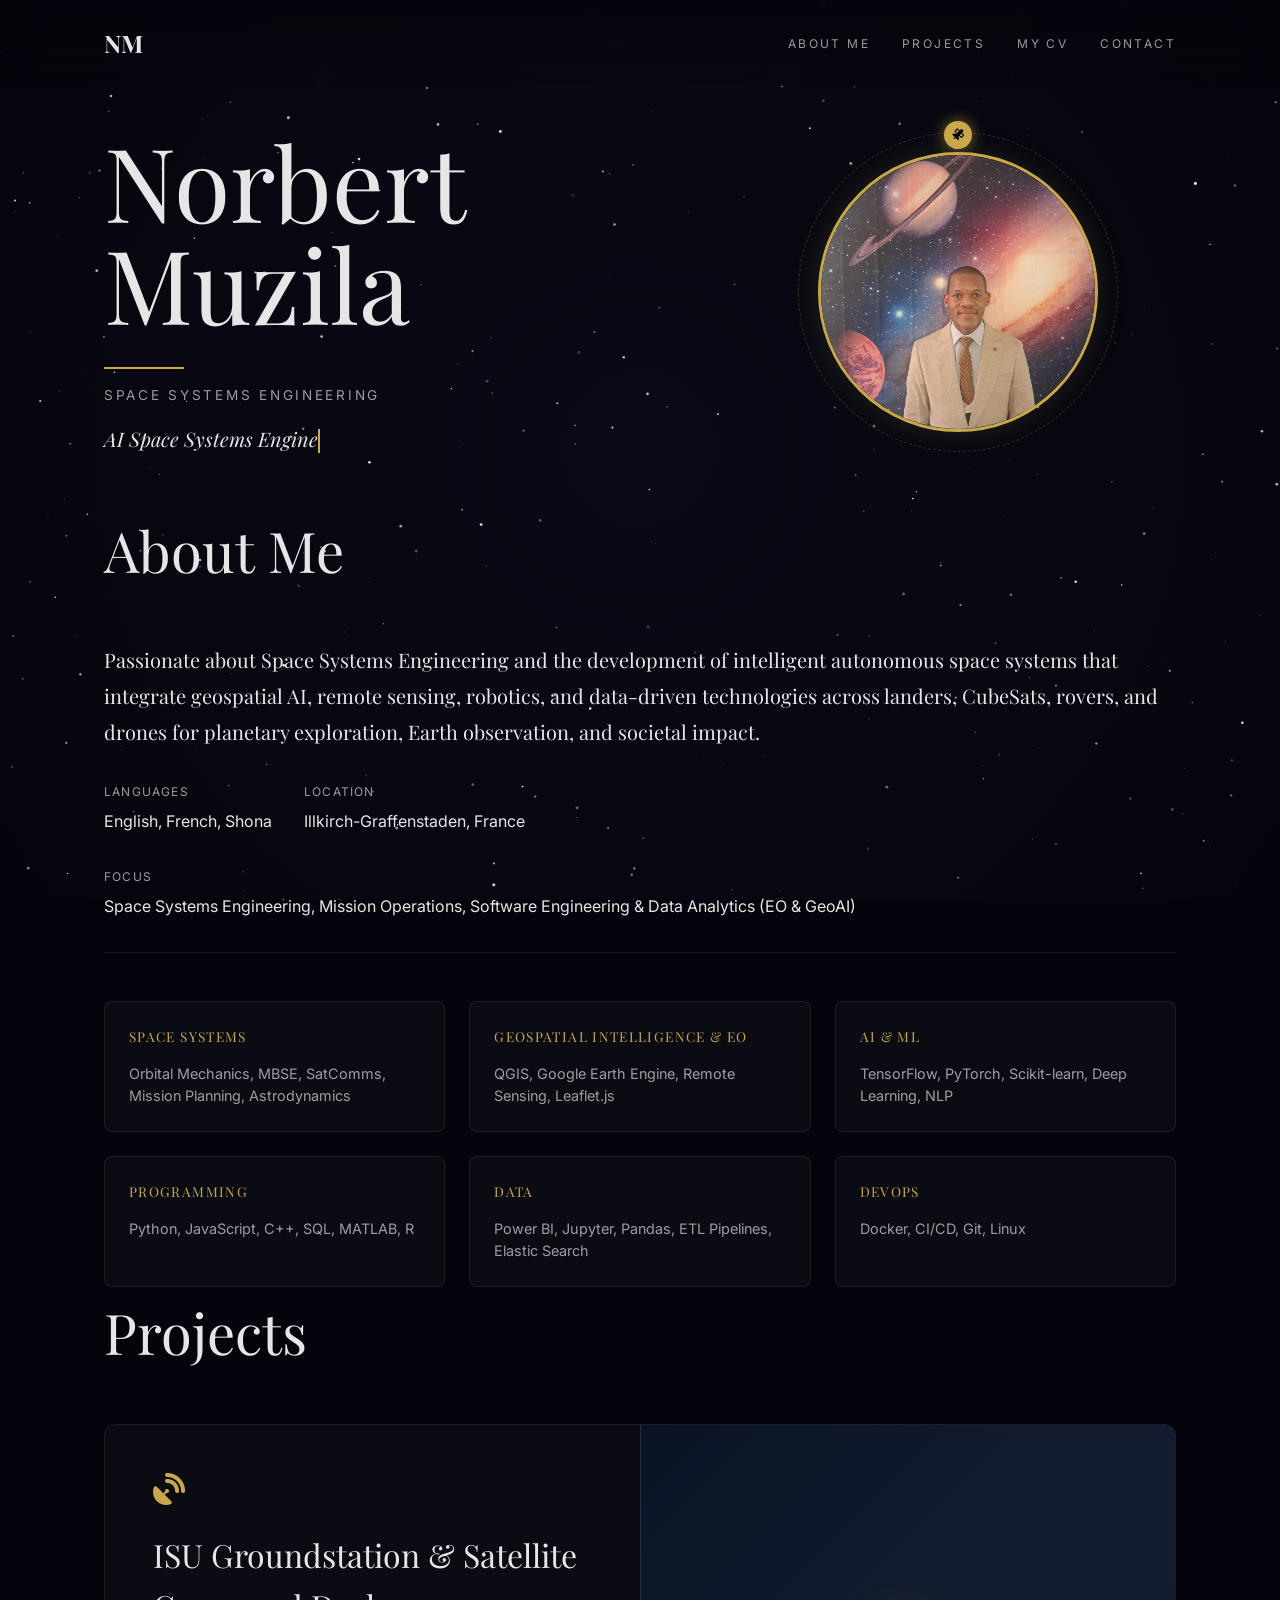
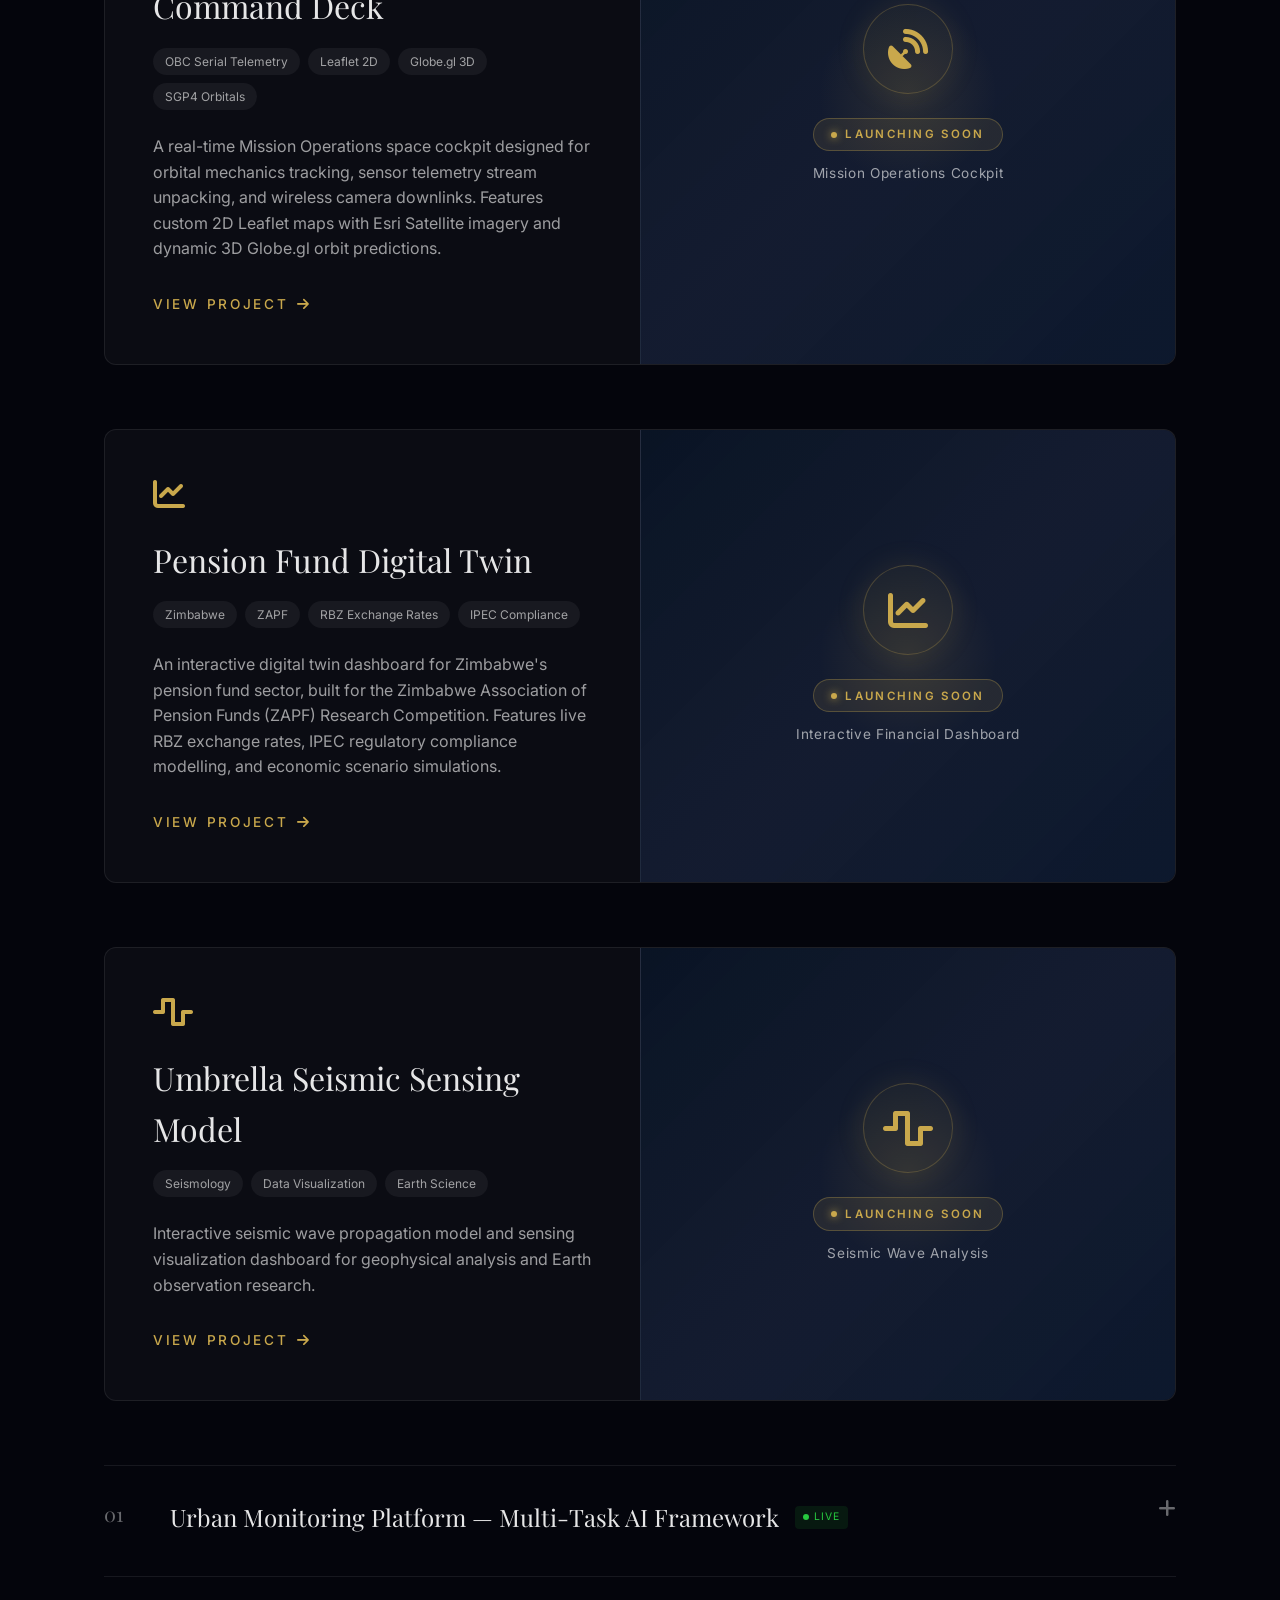
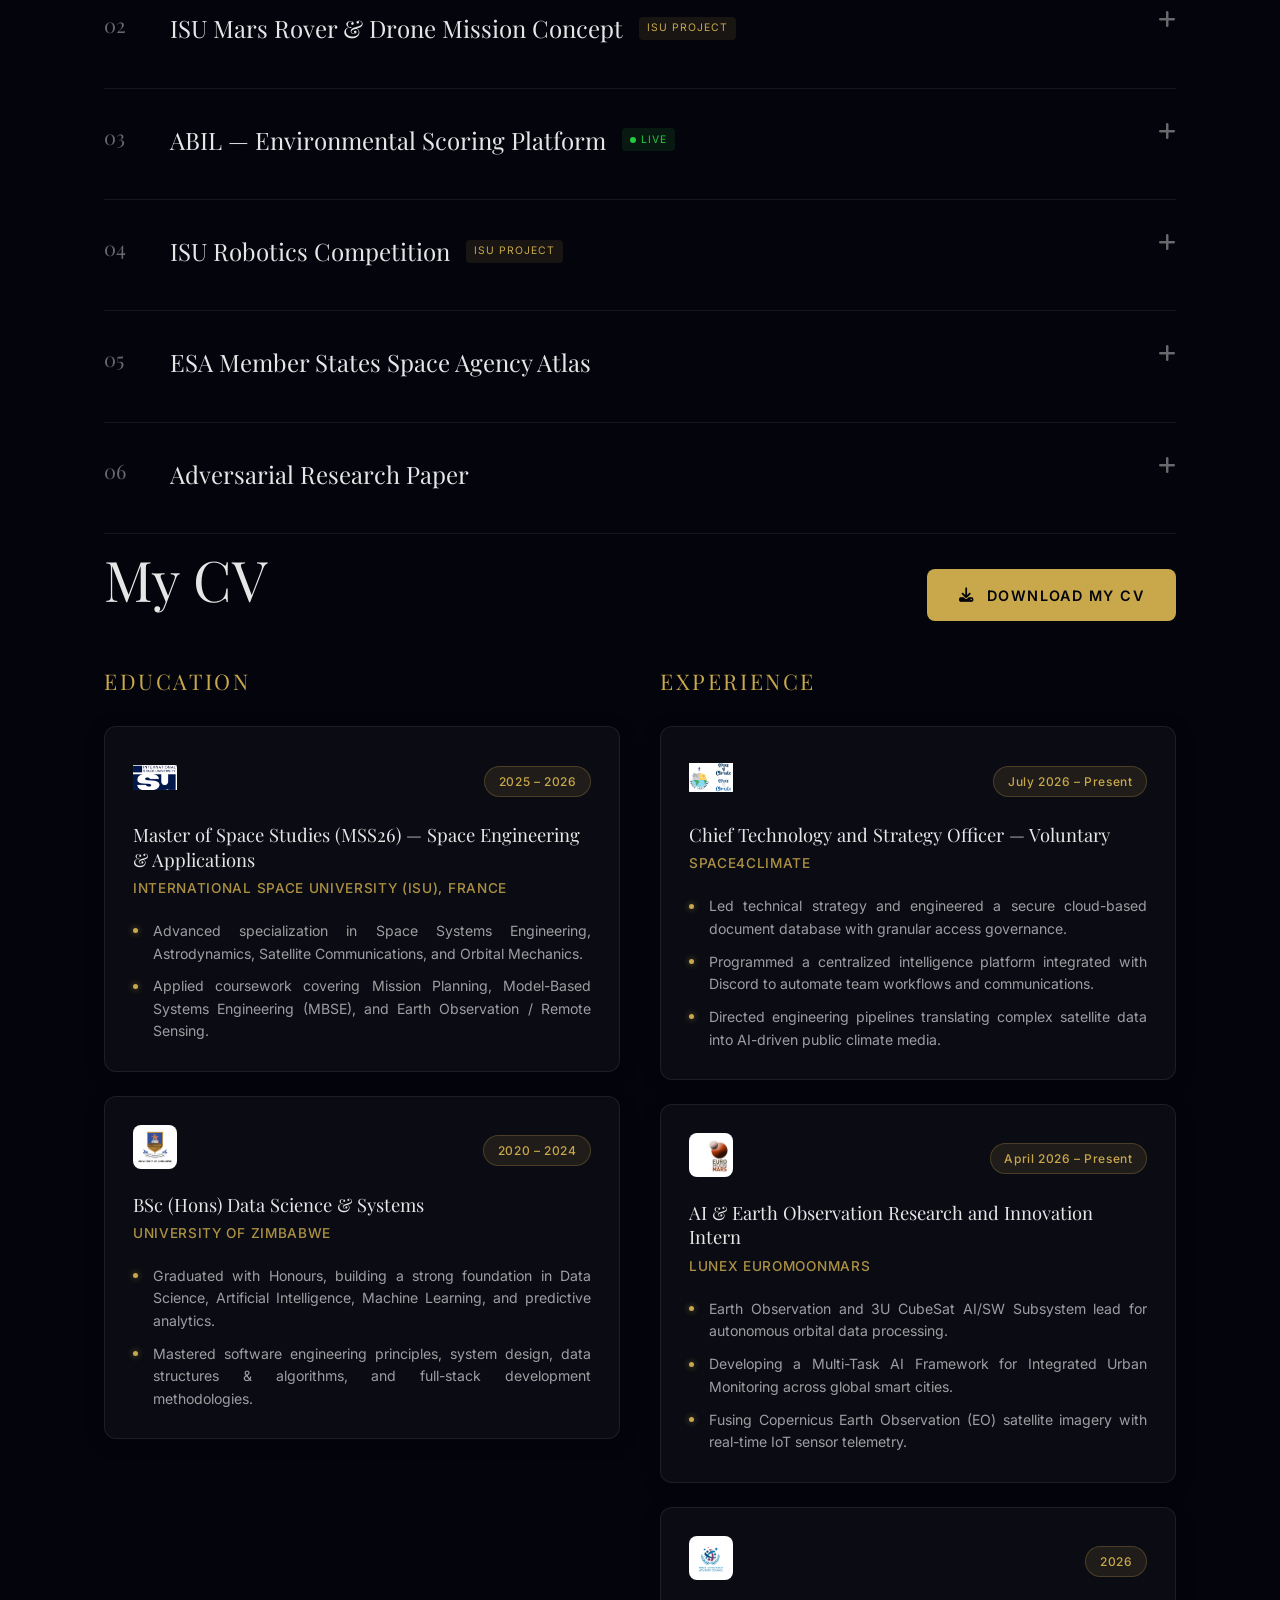
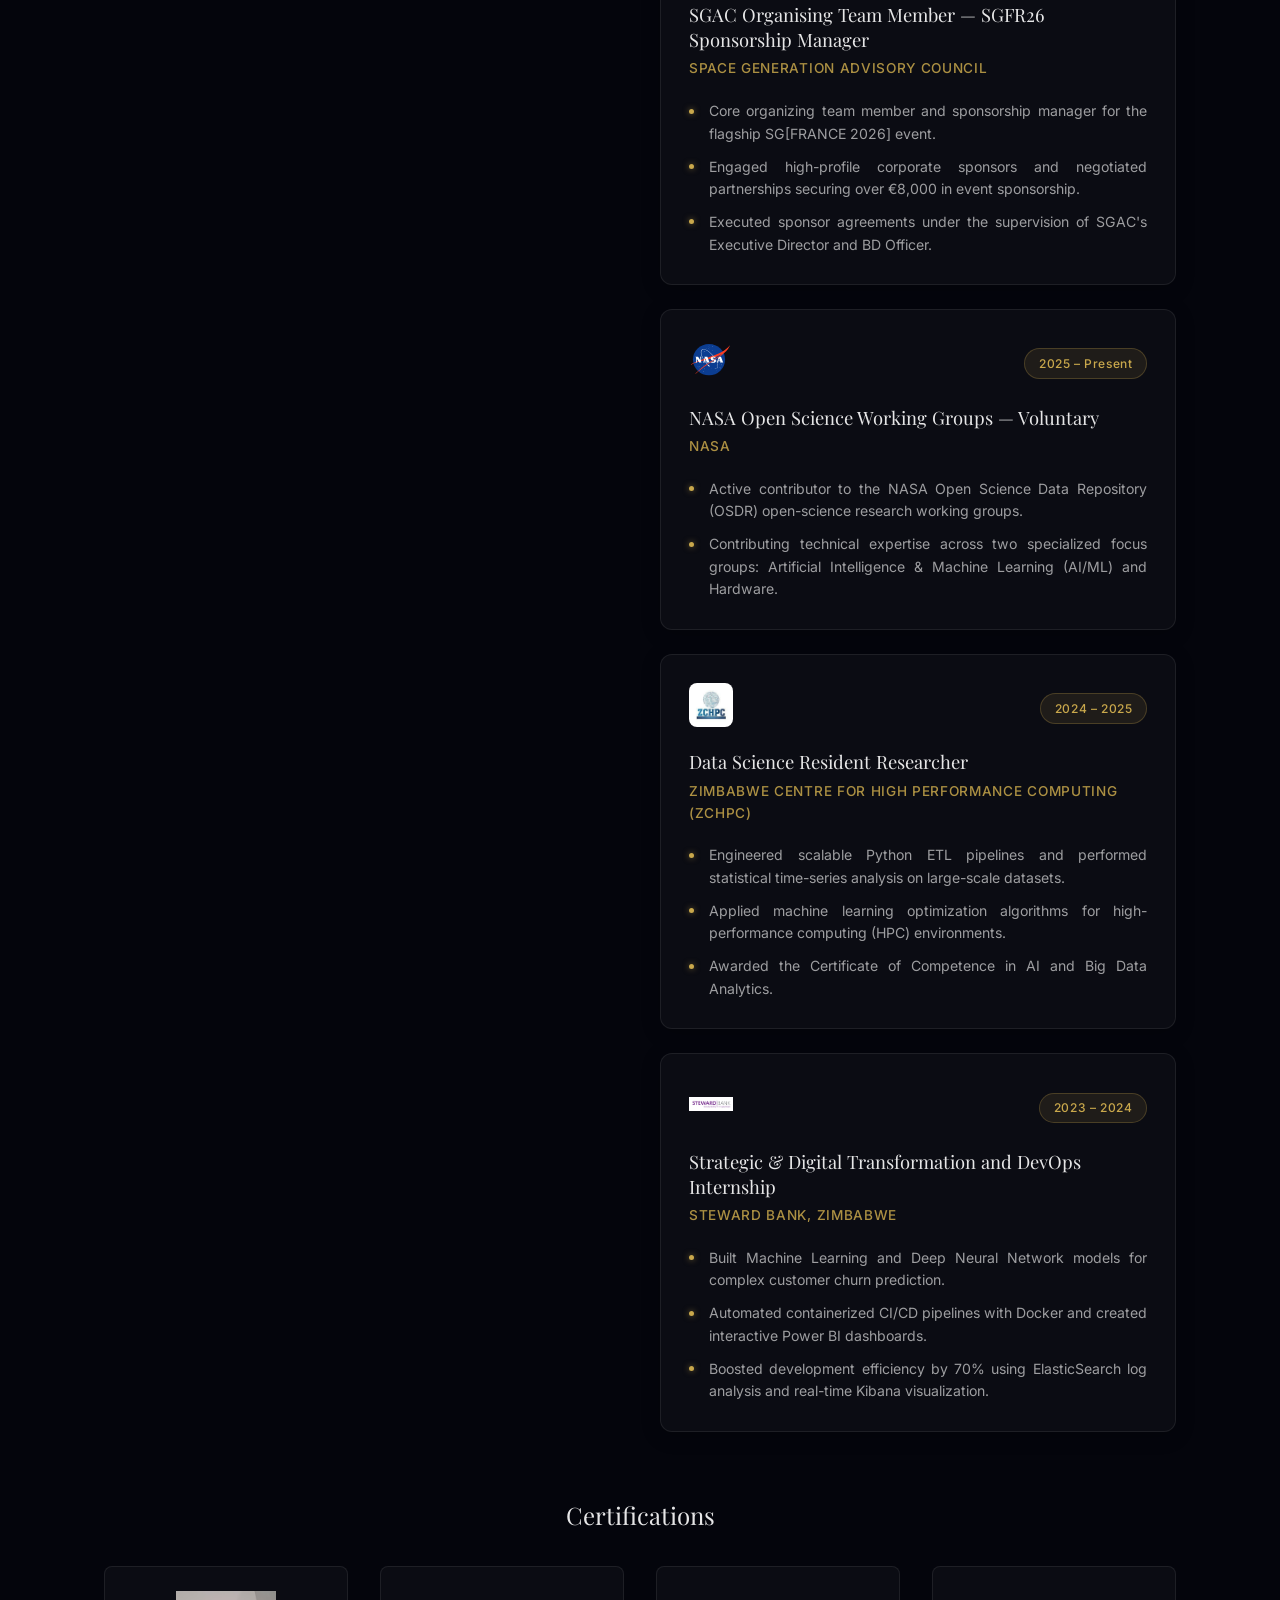
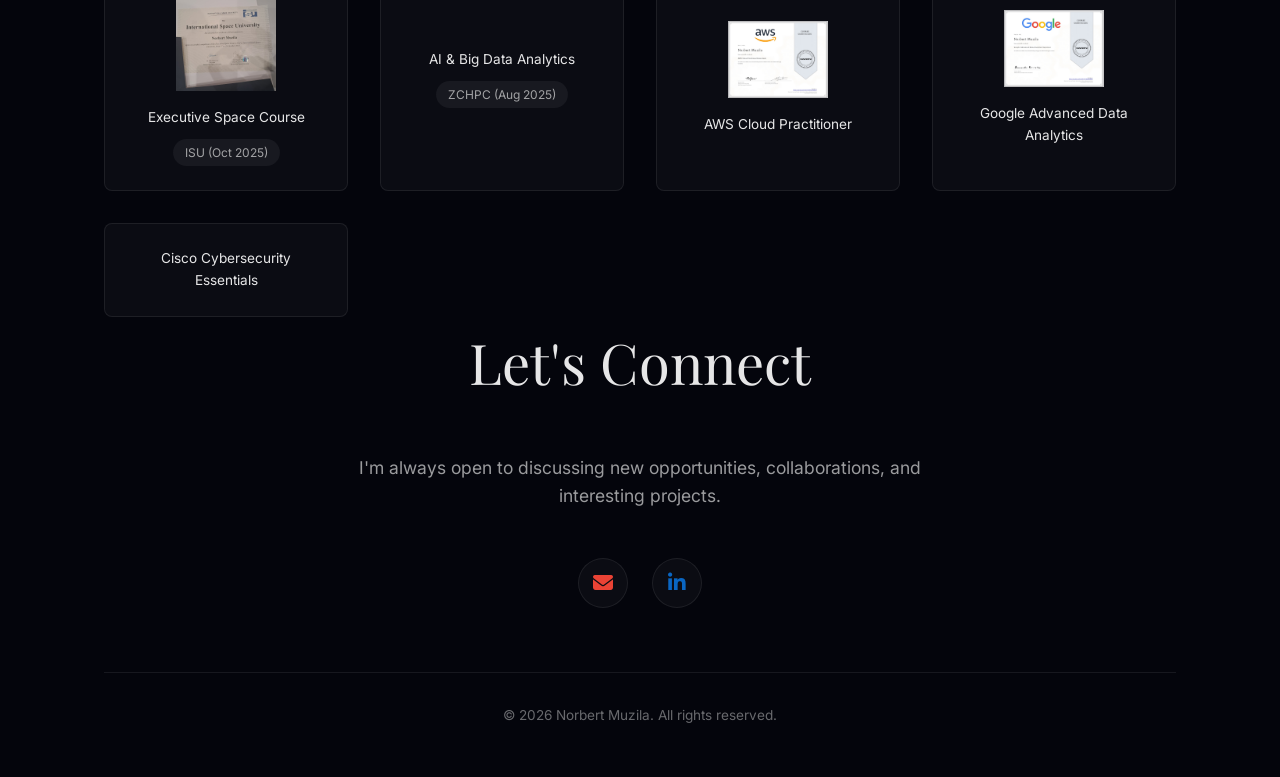
==== commit f57cdf0a: "feat: convert experience and education entries to modern cards with justified bullet points" ====
--- a/index.html
+++ b/index.html
@@ -765,6 +765,7 @@
             align-items: center;
             flex-wrap: wrap;
             gap: 1rem;
+            margin-bottom: 2.5rem;
         }
 
         .cv-header .section-title {
@@ -774,75 +775,116 @@
         .cv-grid {
             display: grid;
             grid-template-columns: 1fr 1fr;
-            gap: 4rem;
-        }
-
-        @media (max-width: 768px) {
+            gap: 2.5rem;
+        }
+
+        @media (max-width: 900px) {
             .cv-grid {
                 grid-template-columns: 1fr;
             }
         }
 
         .cv-col h3 {
-            font-size: 1.5rem;
-            margin-bottom: 2rem;
+            font-size: 1.35rem;
+            margin-bottom: 1.75rem;
             color: var(--primary);
-            letter-spacing: 0.1em;
+            letter-spacing: 0.12em;
             text-transform: uppercase;
         }
 
         .timeline {
+            display: flex;
+            flex-direction: column;
+            gap: 1.5rem;
+        }
+
+        .timeline-item {
+            background: var(--card-bg);
+            border: 1px solid var(--card-border);
+            border-radius: 12px;
+            padding: 1.75rem;
+            transition: var(--transition-smooth);
             position: relative;
-            border-left: 1px solid var(--card-border);
-            padding-left: 2rem;
-        }
-
-        .timeline-item {
+            box-shadow: 0 4px 20px rgba(0,0,0,0.2);
+        }
+
+        .timeline-item:hover {
+            transform: translateY(-4px);
+            border-color: rgba(201, 168, 76, 0.35);
+            box-shadow: 0 12px 30px rgba(0,0,0,0.4);
+        }
+
+        .timeline-header {
+            display: flex;
+            align-items: center;
+            justify-content: space-between;
+            margin-bottom: 1rem;
+            flex-wrap: wrap;
+            gap: 0.75rem;
+        }
+
+        .timeline-logo {
+            margin-bottom: 0;
+        }
+
+        .timeline-date {
+            font-size: 0.75rem;
+            color: var(--primary);
+            padding: 0.3rem 0.85rem;
+            background: rgba(201, 168, 76, 0.1);
+            border: 1px solid rgba(201, 168, 76, 0.25);
+            border-radius: 100px;
+            font-weight: 500;
+            letter-spacing: 0.05em;
+        }
+
+        .timeline-title {
+            font-size: 1.15rem;
+            margin-bottom: 0.35rem;
+            font-family: var(--font-serif);
+            color: var(--text-90);
+            line-height: 1.35;
+        }
+
+        .timeline-org {
+            font-size: 0.85rem;
+            color: var(--primary);
+            opacity: 0.85;
+            margin-bottom: 1.25rem;
+            font-weight: 500;
+            text-transform: uppercase;
+            letter-spacing: 0.05em;
+        }
+
+        .timeline-bullets {
+            list-style: none;
+            padding: 0;
+            margin: 0;
+            display: flex;
+            flex-direction: column;
+            gap: 0.65rem;
+        }
+
+        .timeline-bullets li {
             position: relative;
-            margin-bottom: 3rem;
-        }
-
-        .timeline-item::before {
+            padding-left: 1.25rem;
+            font-size: 0.88rem;
+            color: var(--text-60);
+            line-height: 1.6;
+            text-align: justify;
+            text-justify: inter-word;
+        }
+
+        .timeline-bullets li::before {
             content: '';
             position: absolute;
-            left: -33px;
-            top: 5px;
-            width: 14px;
-            height: 14px;
+            left: 0;
+            top: 0.6em;
+            width: 5px;
+            height: 5px;
+            background: var(--primary);
             border-radius: 50%;
-            background: var(--bg);
-            border: 2px solid var(--primary);
-            transition: var(--transition-smooth);
-        }
-
-        .timeline-item:hover::before {
-            background: var(--primary);
-            box-shadow: 0 0 10px rgba(201, 168, 76, 0.5);
-        }
-
-        .timeline-date {
-            font-size: 0.8rem;
-            color: var(--primary);
-            margin-bottom: 0.5rem;
-            display: block;
-        }
-
-        .timeline-title {
-            font-size: 1.25rem;
-            margin-bottom: 0.25rem;
-            font-family: var(--font-serif);
-        }
-
-        .timeline-org {
-            font-size: 0.9rem;
-            color: var(--text-60);
-            margin-bottom: 1rem;
-        }
-
-        .timeline-desc {
-            font-size: 0.9rem;
-            color: var(--text-60);
-            line-height: 1.6;
+            box-shadow: 0 0 6px rgba(201, 168, 76, 0.6);
         }
 
         .certs-title {
@@ -1312,18 +1354,28 @@
                 <h3>Education</h3>
                 <div class="timeline">
                     <div class="timeline-item">
-                        <div class="timeline-logo"><img src="images/logo-isu.png" alt="ISU" class="org-logo"></div>
-                        <span class="timeline-date">2025 – 2026</span>
+                        <div class="timeline-header">
+                            <div class="timeline-logo"><img src="images/logo-isu.png" alt="ISU" class="org-logo"></div>
+                            <span class="timeline-date">2025 – 2026</span>
+                        </div>
                         <h4 class="timeline-title">Master of Space Studies (MSS26) — Space Engineering & Applications</h4>
                         <div class="timeline-org">International Space University (ISU), France</div>
-                        <p class="timeline-desc">Coursework: Space Systems Engineering, Astrodynamics, Satellite Communications, Orbital Mechanics, Mission Planning, MBSE, Remote Sensing.</p>
+                        <ul class="timeline-bullets">
+                            <li>Advanced specialization in Space Systems Engineering, Astrodynamics, Satellite Communications, and Orbital Mechanics.</li>
+                            <li>Applied coursework covering Mission Planning, Model-Based Systems Engineering (MBSE), and Earth Observation / Remote Sensing.</li>
+                        </ul>
                     </div>
                     <div class="timeline-item">
-                        <div class="timeline-logo"><img src="images/logo-uz.png" alt="University of Zimbabwe" class="org-logo"></div>
-                        <span class="timeline-date">2020 – 2024</span>
+                        <div class="timeline-header">
+                            <div class="timeline-logo"><img src="images/logo-uz.png" alt="University of Zimbabwe" class="org-logo"></div>
+                            <span class="timeline-date">2020 – 2024</span>
+                        </div>
                         <h4 class="timeline-title">BSc (Hons) Data Science & Systems</h4>
                         <div class="timeline-org">University of Zimbabwe</div>
-                        <p class="timeline-desc">Strong foundation in Data Science, Artificial Intelligence, Machine Learning, statistical modelling, predictive analytics, software development and software engineering principles, system design, algorithms, and full-stack development methodologies.</p>
+                        <ul class="timeline-bullets">
+                            <li>Graduated with Honours, building a strong foundation in Data Science, Artificial Intelligence, Machine Learning, and predictive analytics.</li>
+                            <li>Mastered software engineering principles, system design, data structures & algorithms, and full-stack development methodologies.</li>
+                        </ul>
                     </div>
                 </div>
             </div>
@@ -1331,47 +1383,93 @@
             <div class="cv-col reveal">
                 <h3>Experience</h3>
                 <div class="timeline">
+                    <!-- Experience 1 -->
                     <div class="timeline-item">
-                        <div class="timeline-logo"><img src="images/space4climate-logo.png" alt="Space4Climate" class="org-logo"></div>
-                        <span class="timeline-date">July 2026 – Present</span>
+                        <div class="timeline-header">
+                            <div class="timeline-logo"><img src="images/space4climate-logo.png" alt="Space4Climate" class="org-logo"></div>
+                            <span class="timeline-date">July 2026 – Present</span>
+                        </div>
                         <h4 class="timeline-title">Chief Technology and Strategy Officer — Voluntary</h4>
                         <div class="timeline-org">Space4Climate</div>
-                        <p class="timeline-desc">Led technical strategy and digital transformation by designing a secure, cloud-based document database with granular access governance. Programmed a centralised intelligence platform integrated with Discord, creating a self-organising digital ecosystem for cross-functional teams. Directed engineering pipelines and optimised high-availability infrastructure to process, analyse, and translate complex satellite data into AI-driven public climate media.</p>
-                    </div>
+                        <ul class="timeline-bullets">
+                            <li>Led technical strategy and engineered a secure cloud-based document database with granular access governance.</li>
+                            <li>Programmed a centralized intelligence platform integrated with Discord to automate team workflows and communications.</li>
+                            <li>Directed engineering pipelines translating complex satellite data into AI-driven public climate media.</li>
+                        </ul>
+                    </div>
+
+                    <!-- Experience 2 -->
                     <div class="timeline-item">
-                        <div class="timeline-logo"><img src="images/lunex-logo.png" alt="LUNEX EuroMoonMars" class="org-logo"></div>
-                        <span class="timeline-date">April 2026 – Present</span>
+                        <div class="timeline-header">
+                            <div class="timeline-logo"><img src="images/lunex-logo.png" alt="LUNEX EuroMoonMars" class="org-logo"></div>
+                            <span class="timeline-date">April 2026 – Present</span>
+                        </div>
                         <h4 class="timeline-title">AI & Earth Observation Research and Innovation Intern</h4>
                         <div class="timeline-org">LUNEX EuroMoonMars</div>
-                        <p class="timeline-desc">Earth Observation and 3U CubeSat Development Lead for the AI/SW Subsystem. Developing a Multi-Task AI Framework for Integrated Urban Monitoring using fused Copernicus Earth Observation (EO) satellite imagery and near real-time IoT sensor networks across global smart cities.</p>
-                    </div>
+                        <ul class="timeline-bullets">
+                            <li>Earth Observation and 3U CubeSat AI/SW Subsystem lead for autonomous orbital data processing.</li>
+                            <li>Developing a Multi-Task AI Framework for Integrated Urban Monitoring across global smart cities.</li>
+                            <li>Fusing Copernicus Earth Observation (EO) satellite imagery with real-time IoT sensor telemetry.</li>
+                        </ul>
+                    </div>
+
+                    <!-- Experience 3 -->
                     <div class="timeline-item">
-                        <div class="timeline-logo"><img src="sgac-logo.png" alt="SGAC" class="org-logo"></div>
-                        <span class="timeline-date">2026</span>
+                        <div class="timeline-header">
+                            <div class="timeline-logo"><img src="sgac-logo.png" alt="SGAC" class="org-logo"></div>
+                            <span class="timeline-date">2026</span>
+                        </div>
                         <h4 class="timeline-title">SGAC Organising Team Member — SGFR26 Sponsorship Manager</h4>
                         <div class="timeline-org">Space Generation Advisory Council</div>
-                        <p class="timeline-desc">Organising team member for SG[FRANCE 2026]. Successfully engaged with numerous high-profile corporate sponsors and negotiated partnerships securing over €8,000 in event logistics sponsorship from major industry companies, under the supervision of SGAC's Business Development Officer and Executive Director.</p>
-                    </div>
+                        <ul class="timeline-bullets">
+                            <li>Core organizing team member and sponsorship manager for the flagship SG[FRANCE 2026] event.</li>
+                            <li>Engaged high-profile corporate sponsors and negotiated partnerships securing over €8,000 in event sponsorship.</li>
+                            <li>Executed sponsor agreements under the supervision of SGAC's Executive Director and BD Officer.</li>
+                        </ul>
+                    </div>
+
+                    <!-- Experience 4 -->
                     <div class="timeline-item">
-                        <div class="timeline-logo"><img src="nasa-logo.svg" alt="NASA" class="org-logo"></div>
-                        <span class="timeline-date">2025 – Present</span>
+                        <div class="timeline-header">
+                            <div class="timeline-logo"><img src="nasa-logo.svg" alt="NASA" class="org-logo"></div>
+                            <span class="timeline-date">2025 – Present</span>
+                        </div>
                         <h4 class="timeline-title">NASA Open Science Working Groups — Voluntary</h4>
                         <div class="timeline-org">NASA</div>
-                        <p class="timeline-desc">Active contributor to the NASA Open Science Data Repository within two specialised working groups: Artificial Intelligence & Machine Learning (AI/ML) and Hardware.</p>
-                    </div>
+                        <ul class="timeline-bullets">
+                            <li>Active contributor to the NASA Open Science Data Repository (OSDR) open-science research working groups.</li>
+                            <li>Contributing technical expertise across two specialized focus groups: Artificial Intelligence & Machine Learning (AI/ML) and Hardware.</li>
+                        </ul>
+                    </div>
+
+                    <!-- Experience 5 -->
                     <div class="timeline-item">
-                        <div class="timeline-logo"><img src="images/logo-zchpc.png" alt="ZCHPC" class="org-logo"></div>
-                        <span class="timeline-date">2024 – 2025</span>
+                        <div class="timeline-header">
+                            <div class="timeline-logo"><img src="images/logo-zchpc.png" alt="ZCHPC" class="org-logo"></div>
+                            <span class="timeline-date">2024 – 2025</span>
+                        </div>
                         <h4 class="timeline-title">Data Science Resident Researcher</h4>
                         <div class="timeline-org">Zimbabwe Centre for High Performance Computing (ZCHPC)</div>
-                        <p class="timeline-desc">Processed large-scale datasets and designed Python ETL pipelines for analytics. Conducted statistical and time-series analysis on monitoring datasets. Applied ML optimisation techniques for high-performance computing environments. Awarded Certificate of Competence in AI and Big Data Analytics.</p>
-                    </div>
+                        <ul class="timeline-bullets">
+                            <li>Engineered scalable Python ETL pipelines and performed statistical time-series analysis on large-scale datasets.</li>
+                            <li>Applied machine learning optimization algorithms for high-performance computing (HPC) environments.</li>
+                            <li>Awarded the Certificate of Competence in AI and Big Data Analytics.</li>
+                        </ul>
+                    </div>
+
+                    <!-- Experience 6 -->
                     <div class="timeline-item">
-                        <div class="timeline-logo"><img src="images/logo-stewardbank.png" alt="Steward Bank" class="org-logo"></div>
-                        <span class="timeline-date">2023 – 2024</span>
+                        <div class="timeline-header">
+                            <div class="timeline-logo"><img src="images/logo-stewardbank.png" alt="Steward Bank" class="org-logo"></div>
+                            <span class="timeline-date">2023 – 2024</span>
+                        </div>
                         <h4 class="timeline-title">Strategic & Digital Transformation and DevOps Internship</h4>
                         <div class="timeline-org">Steward Bank, Zimbabwe</div>
-                        <p class="timeline-desc">Leveraged Machine Learning and Deep Neural Networks for complex data analysis and customer churn prediction. Built performance analysis tools and automated CI/CD pipelines using Docker. Designed interactive Python/Jupyter and Power BI dashboards for executive reporting. Improved development efficiency by 70% by analysing logs via Elastic Search and visualising real-time error messages in Kibana.</p>
+                        <ul class="timeline-bullets">
+                            <li>Built Machine Learning and Deep Neural Network models for complex customer churn prediction.</li>
+                            <li>Automated containerized CI/CD pipelines with Docker and created interactive Power BI dashboards.</li>
+                            <li>Boosted development efficiency by 70% using ElasticSearch log analysis and real-time Kibana visualization.</li>
+                        </ul>
                     </div>
                 </div>
             </div>
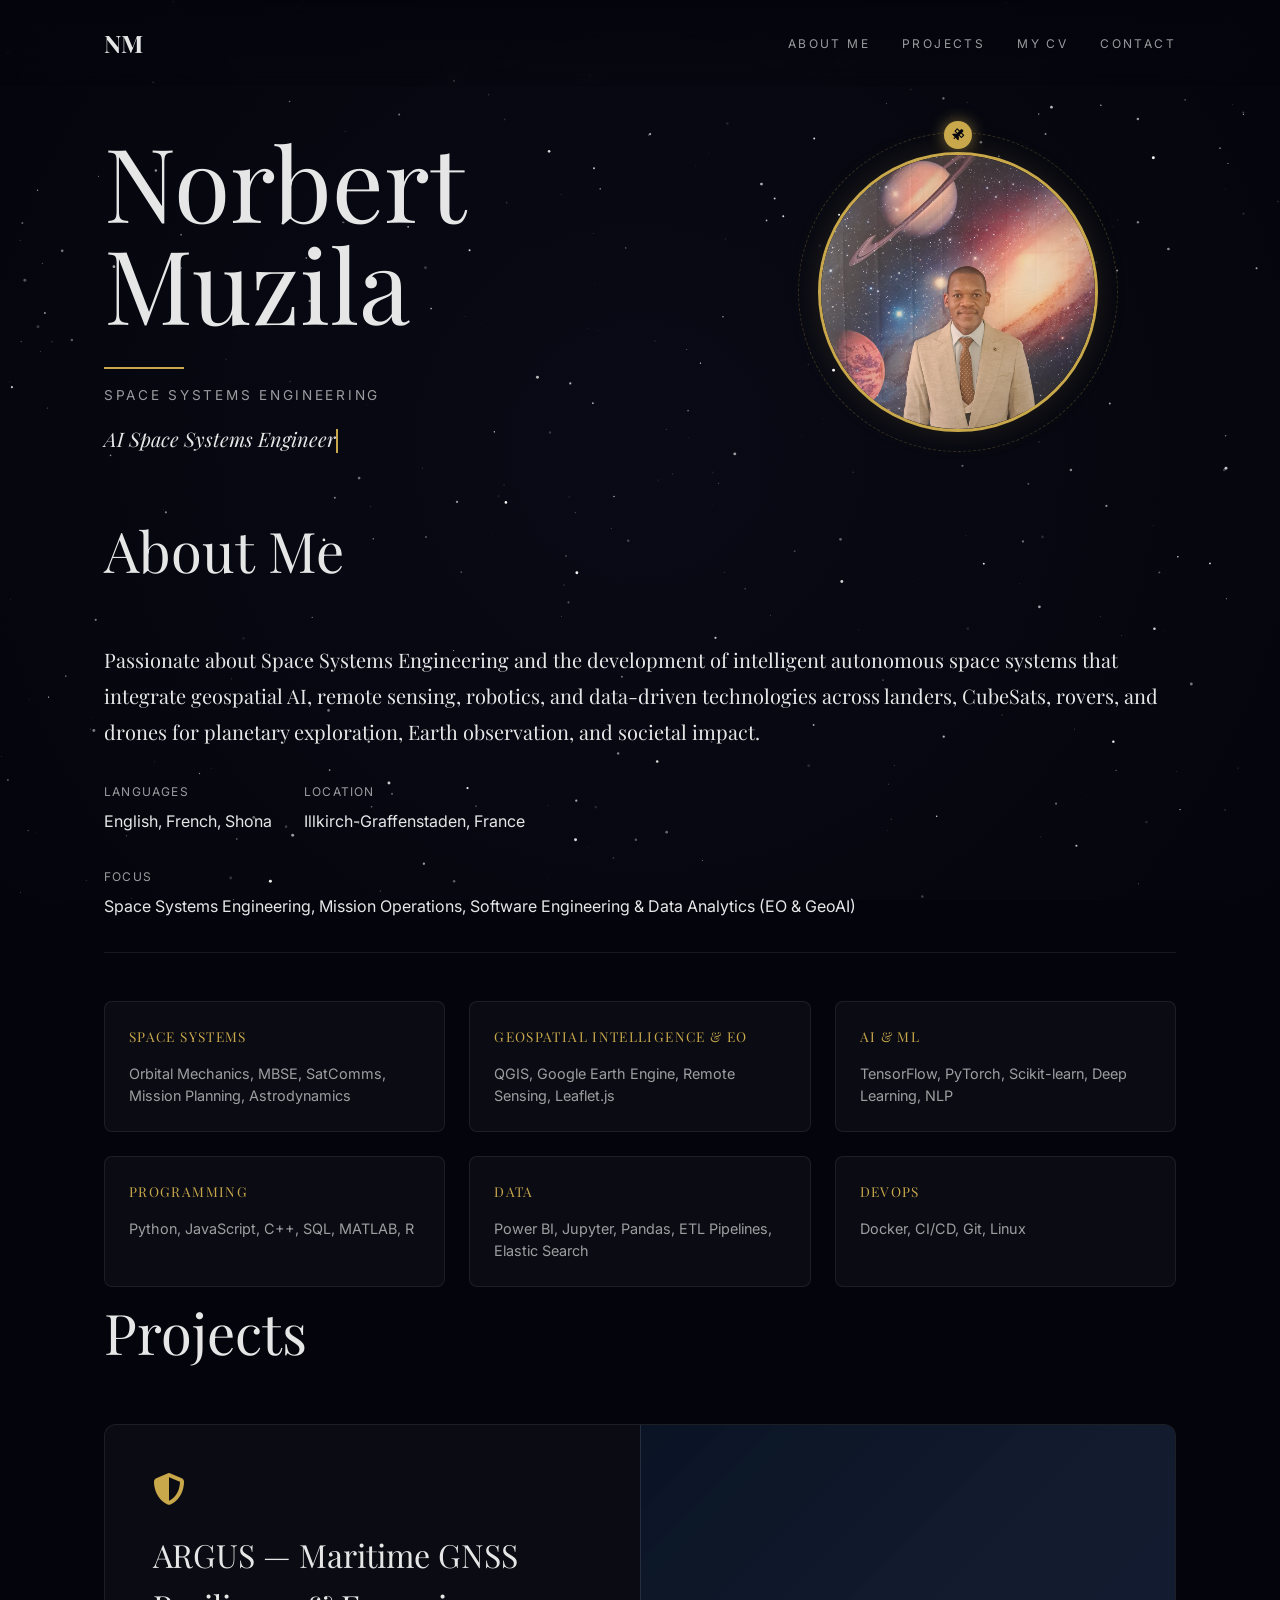
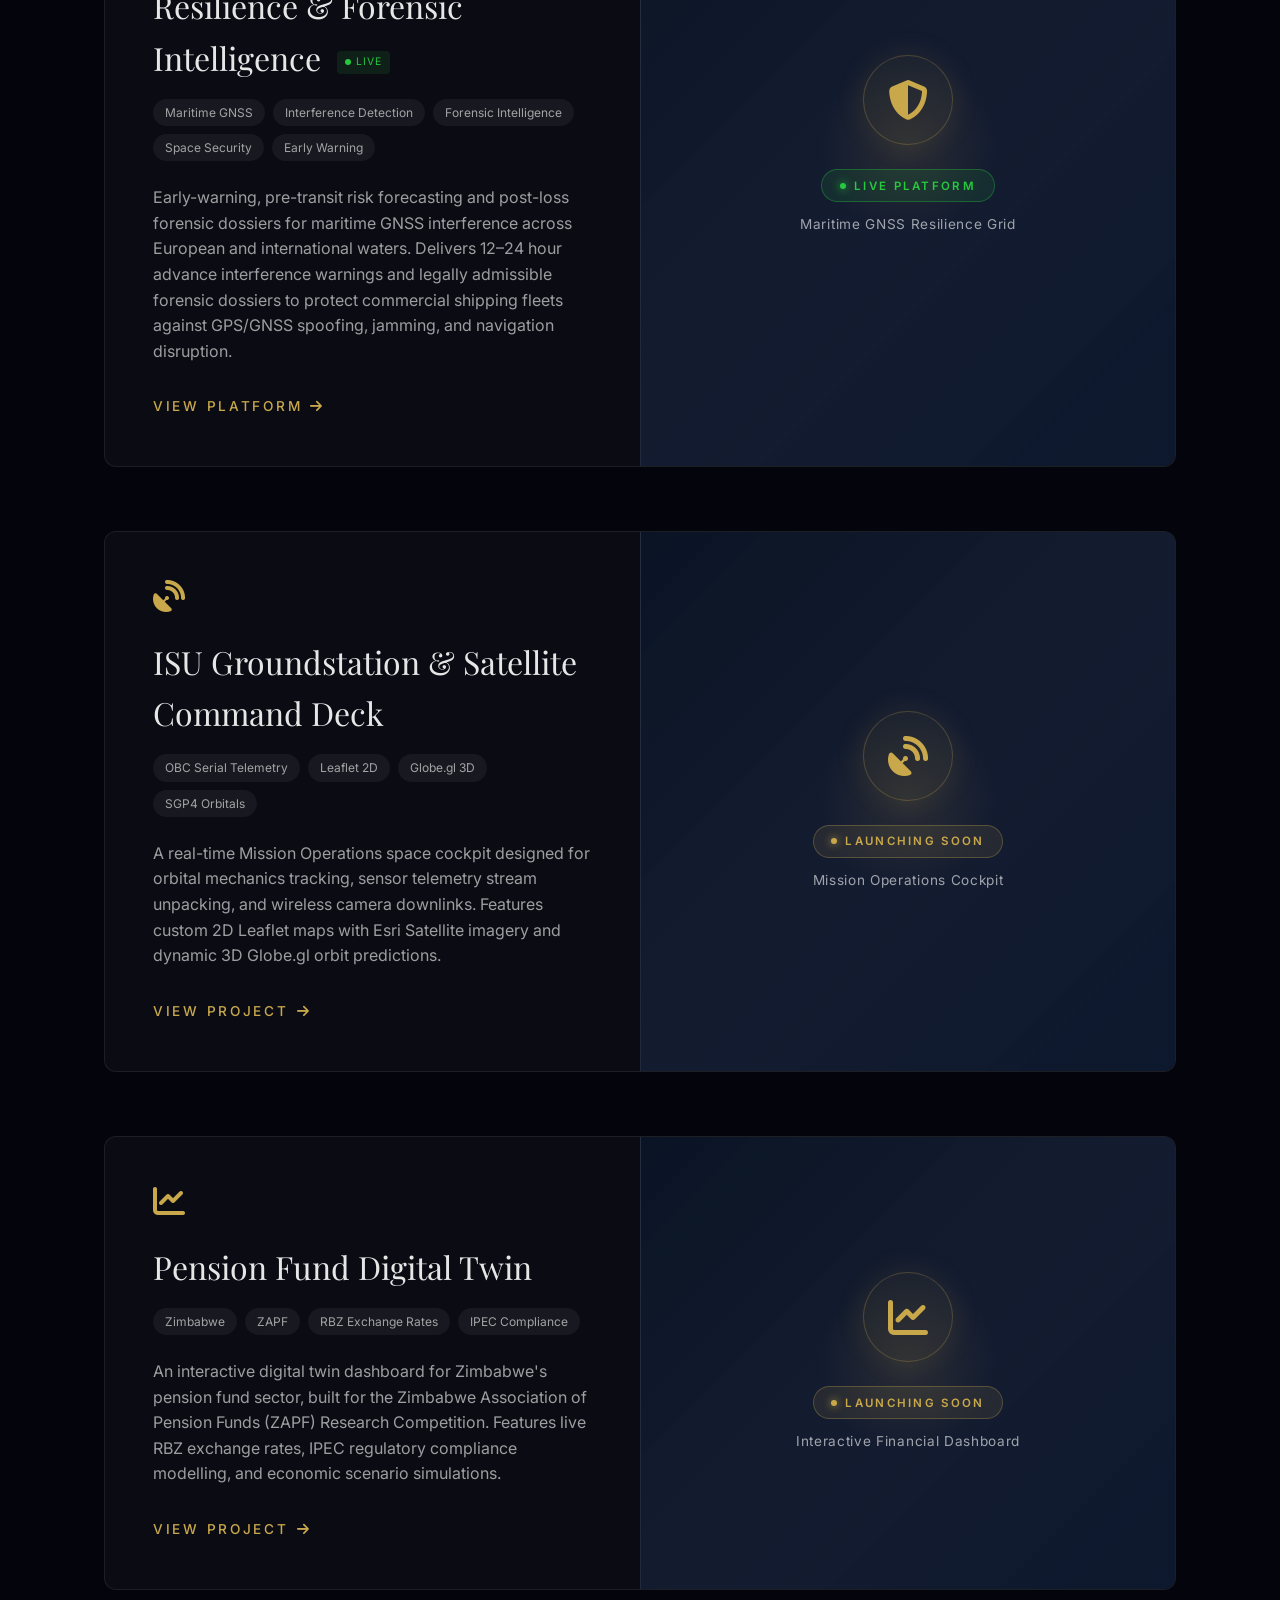
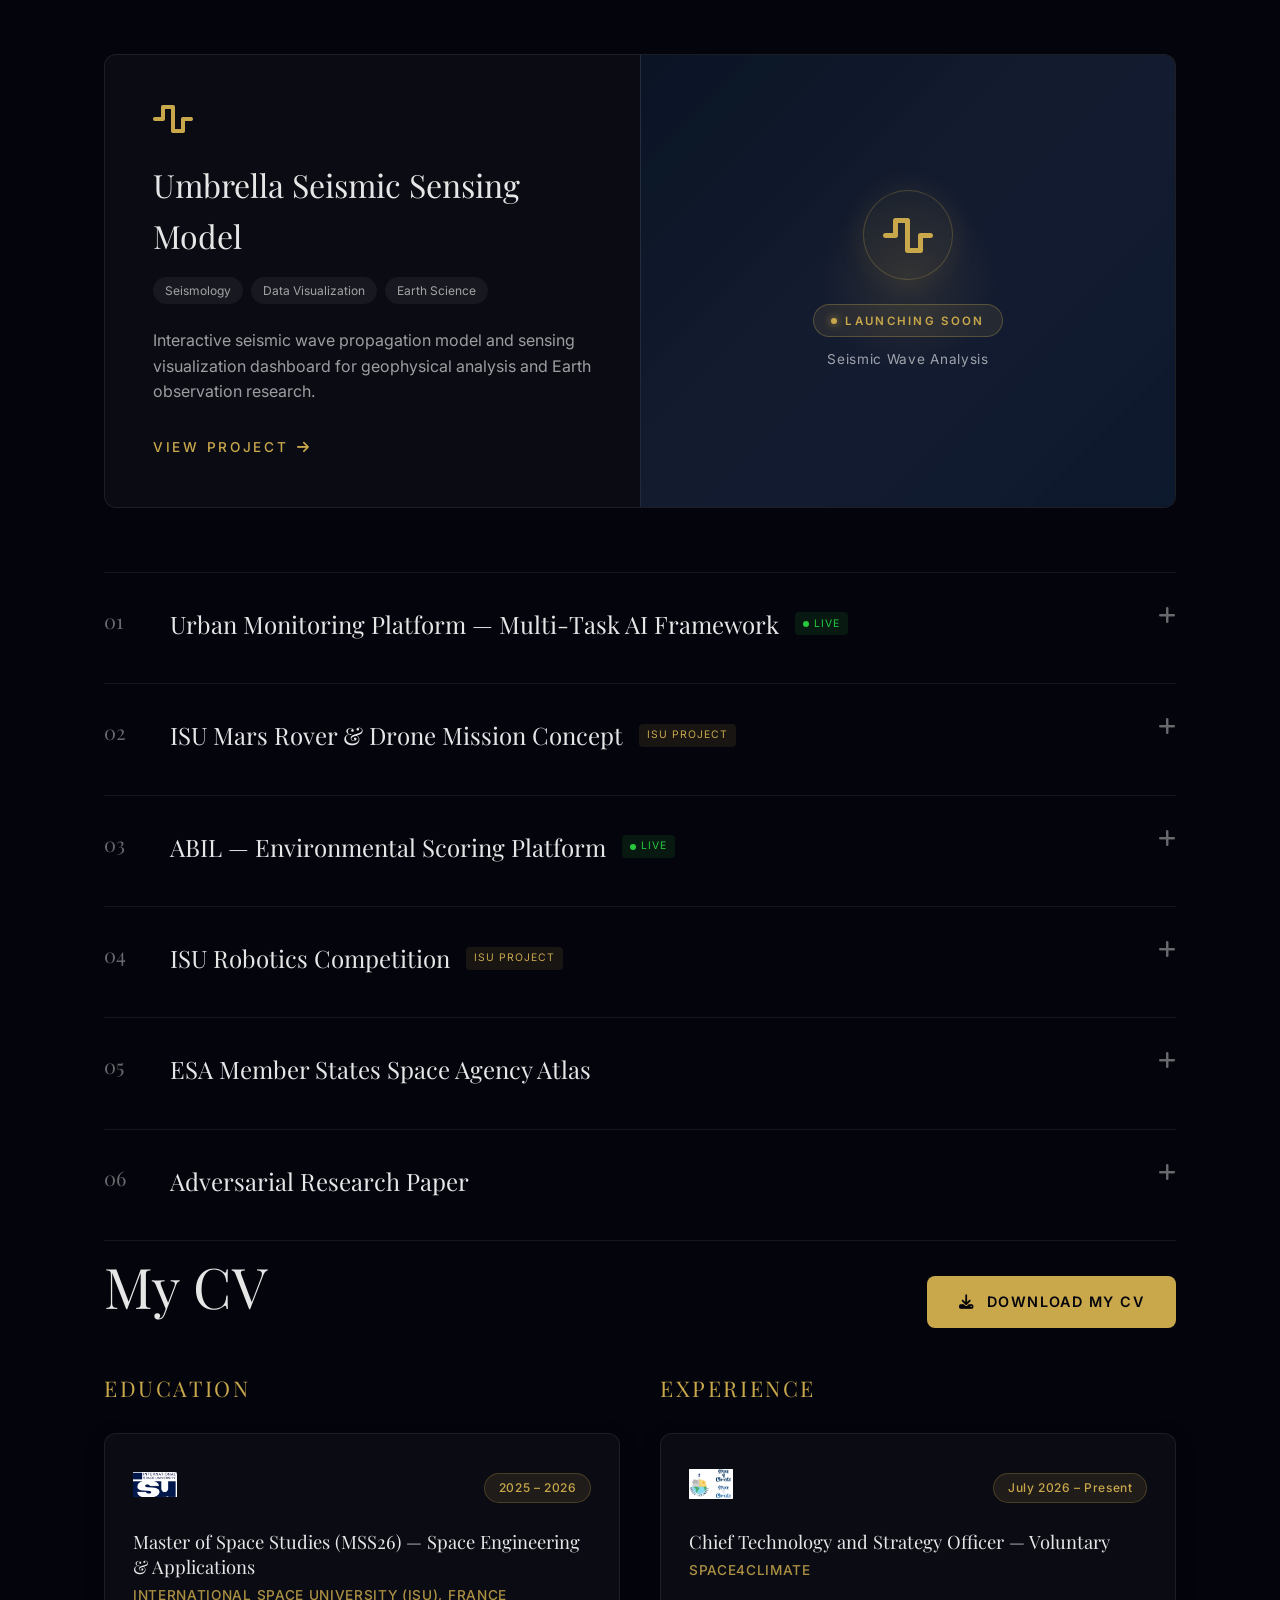
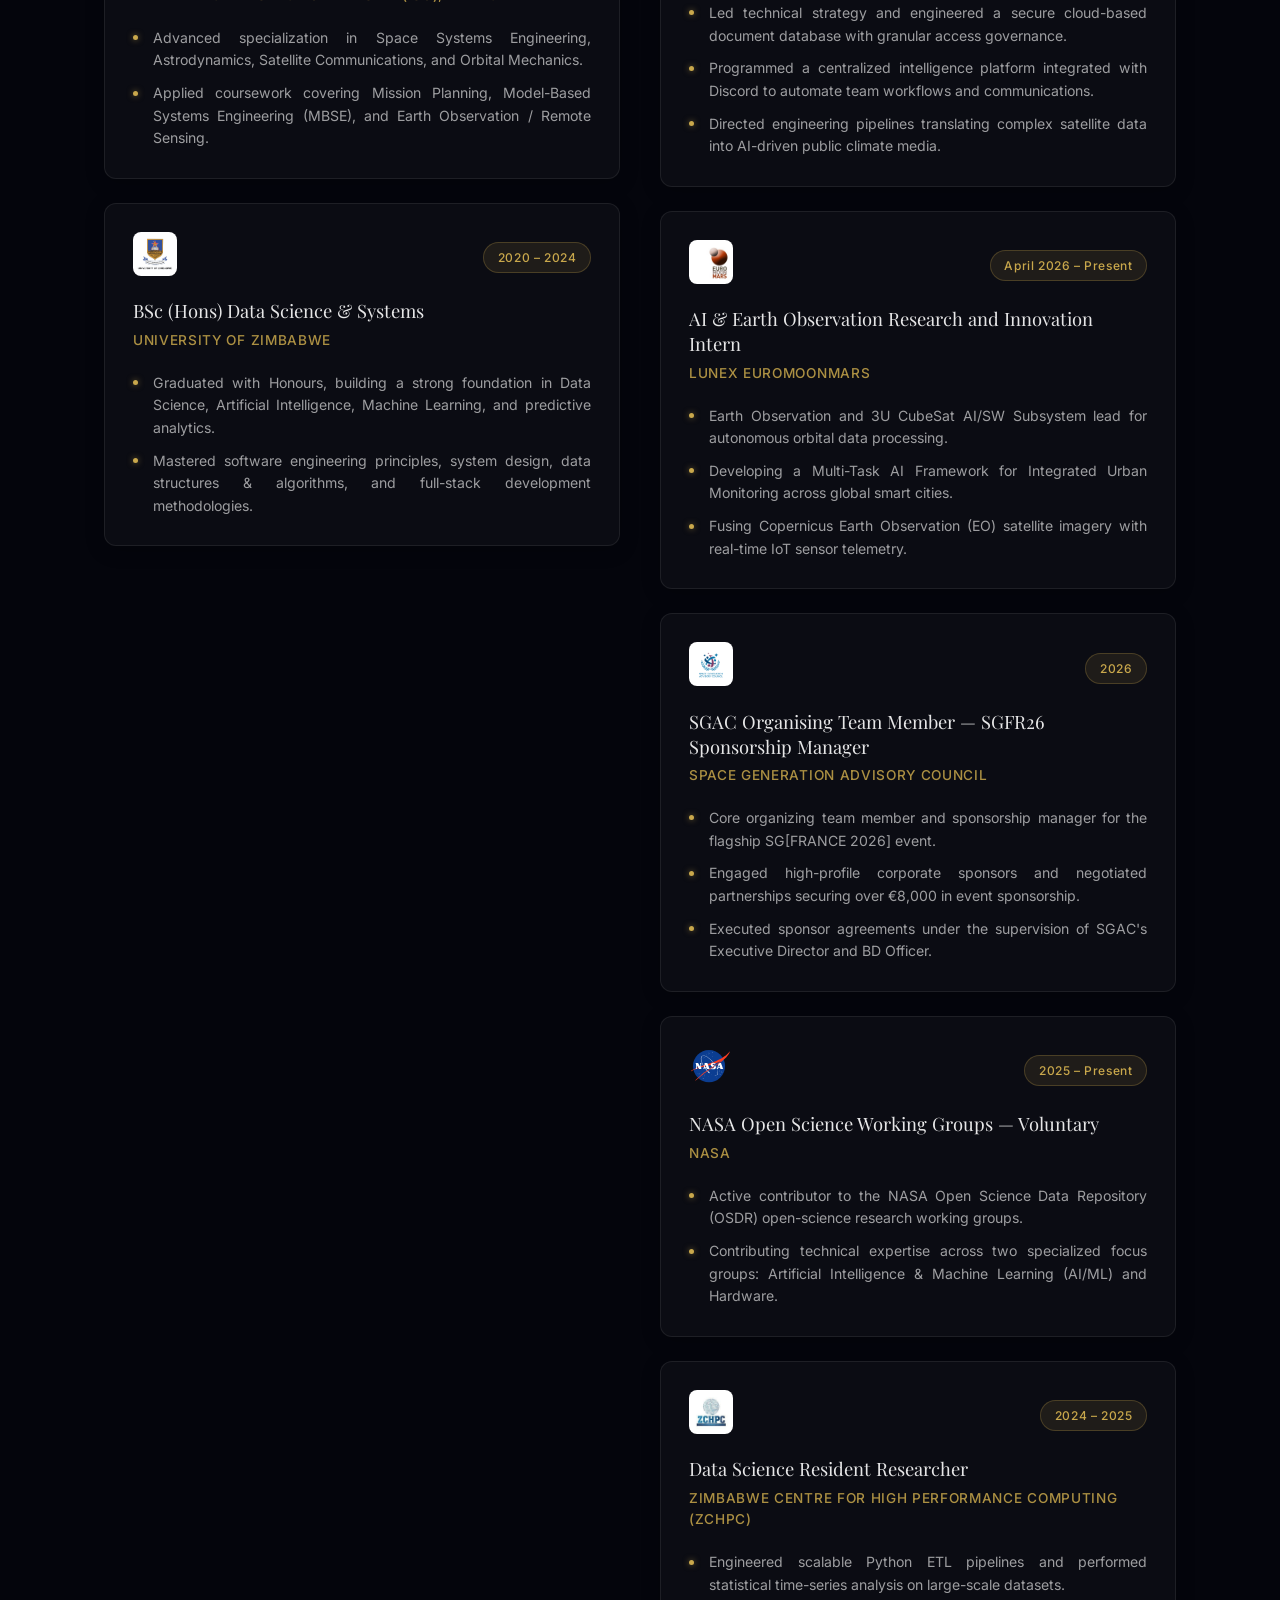
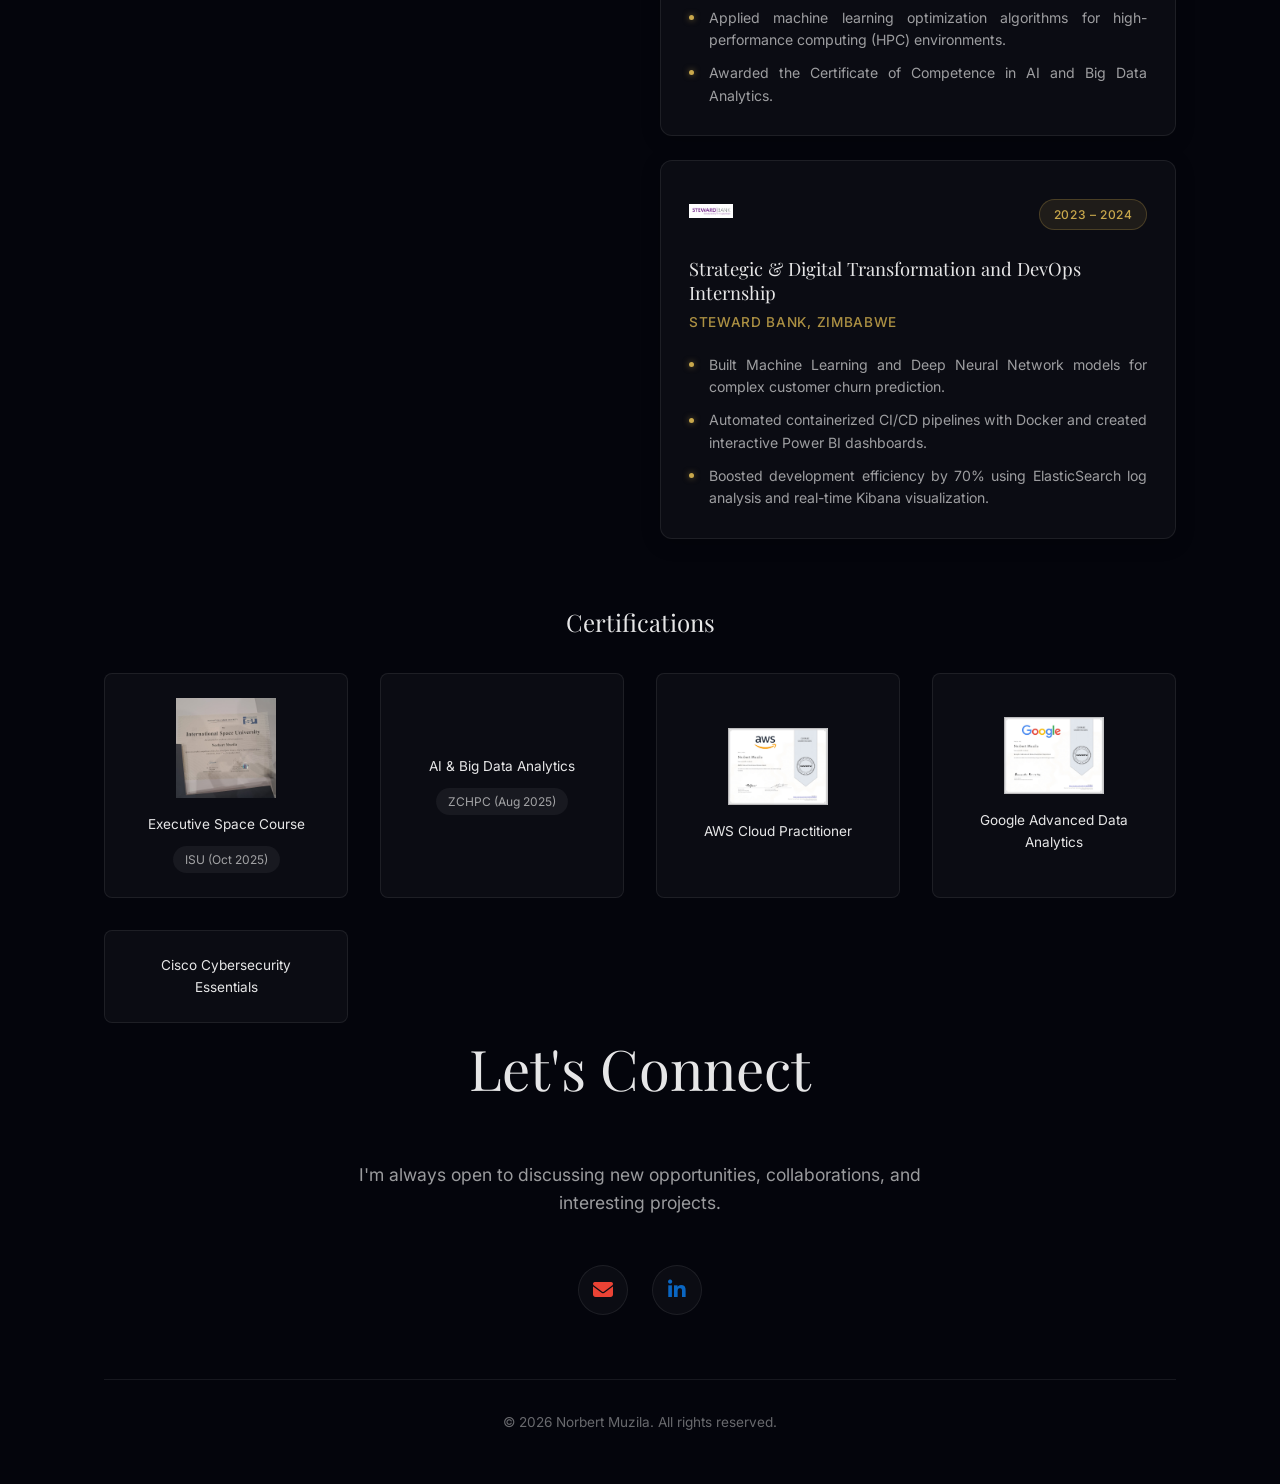
==== commit ae50abb0: "feat: add ARGUS Maritime GNSS Resilience as premier featured project" ====
--- a/index.html
+++ b/index.html
@@ -480,6 +480,17 @@
             box-shadow: 0 0 8px var(--primary);
         }
 
+        .preview-badge.live {
+            background: rgba(39, 201, 63, 0.1);
+            border-color: rgba(39, 201, 63, 0.35);
+            color: #27c93f;
+        }
+
+        .preview-badge.live .pulse-dot {
+            background: #27c93f;
+            box-shadow: 0 0 8px #27c93f;
+        }
+
         .preview-label {
             font-size: 0.85rem;
             color: var(--text-60);
@@ -1164,7 +1175,34 @@
         <h2 class="section-title reveal">Projects</h2>
 
         <div class="featured-projects">
-            <!-- Project 1 -->
+            <!-- Project 1: ARGUS -->
+            <div class="project-card-large reveal">
+                <div class="project-content">
+                    <i class="fas fa-shield-halved project-icon"></i>
+                    <h3 class="project-title serif">ARGUS — Maritime GNSS Resilience & Forensic Intelligence <span class="badge live" style="display: inline-flex; vertical-align: middle; margin-left: 0.5rem; font-size: 0.65rem;">Live</span></h3>
+                    <div class="project-tags">
+                        <span class="tag">Maritime GNSS</span>
+                        <span class="tag">Interference Detection</span>
+                        <span class="tag">Forensic Intelligence</span>
+                        <span class="tag">Space Security</span>
+                        <span class="tag">Early Warning</span>
+                    </div>
+                    <p class="project-desc">Early-warning, pre-transit risk forecasting and post-loss forensic dossiers for maritime GNSS interference across European and international waters. Delivers 12–24 hour advance interference warnings and legally admissible forensic dossiers to protect commercial shipping fleets against GPS/GNSS spoofing, jamming, and navigation disruption.</p>
+                    <a href="https://argusgrid.vercel.app/" target="_blank" class="project-link uppercase tracking-wide">View Platform <i class="fas fa-arrow-right"></i></a>
+                </div>
+                <div class="project-preview">
+                    <div class="preview-icon-wrap">
+                        <i class="fas fa-shield-halved"></i>
+                    </div>
+                    <div class="preview-badge live">
+                        <span class="pulse-dot"></span>
+                        Live Platform
+                    </div>
+                    <div class="preview-label">Maritime GNSS Resilience Grid</div>
+                </div>
+            </div>
+
+            <!-- Project 2 -->
             <div class="project-card-large reveal">
                 <div class="project-content">
                     <i class="fas fa-satellite-dish project-icon"></i>
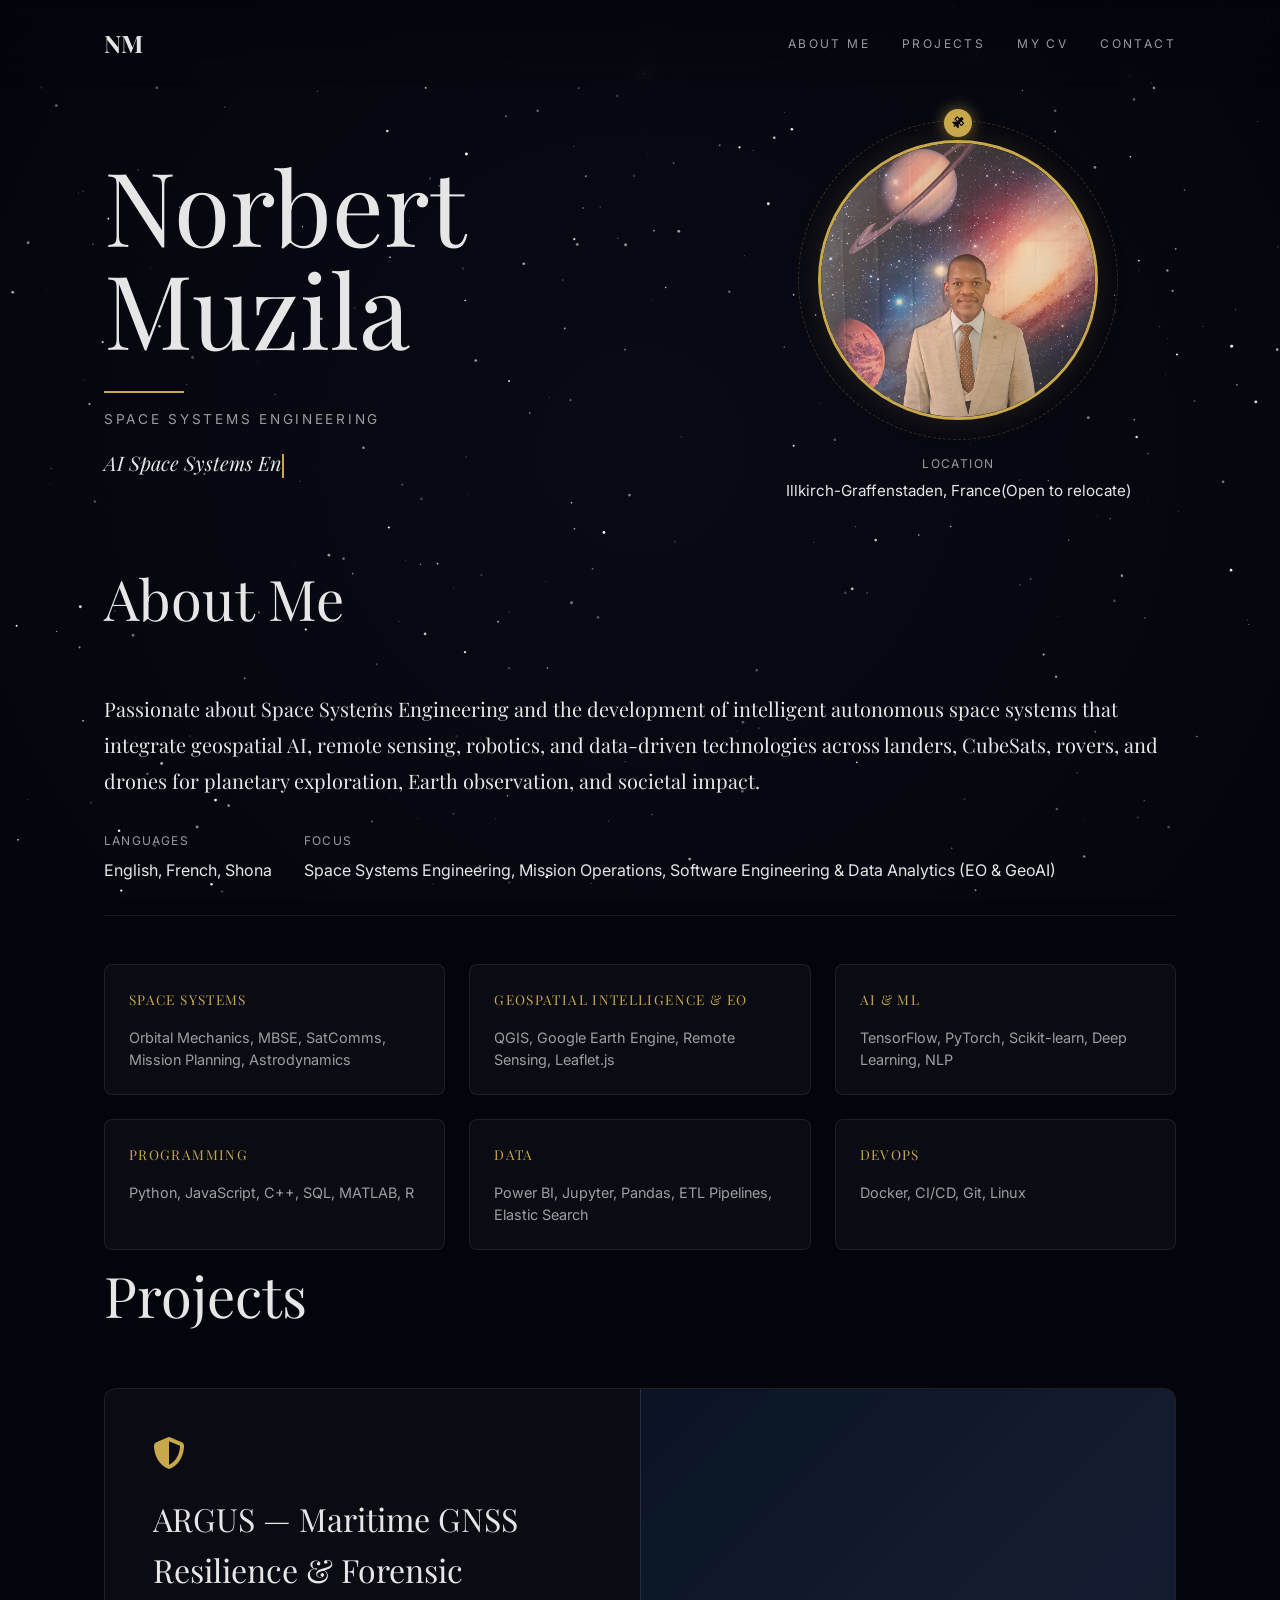
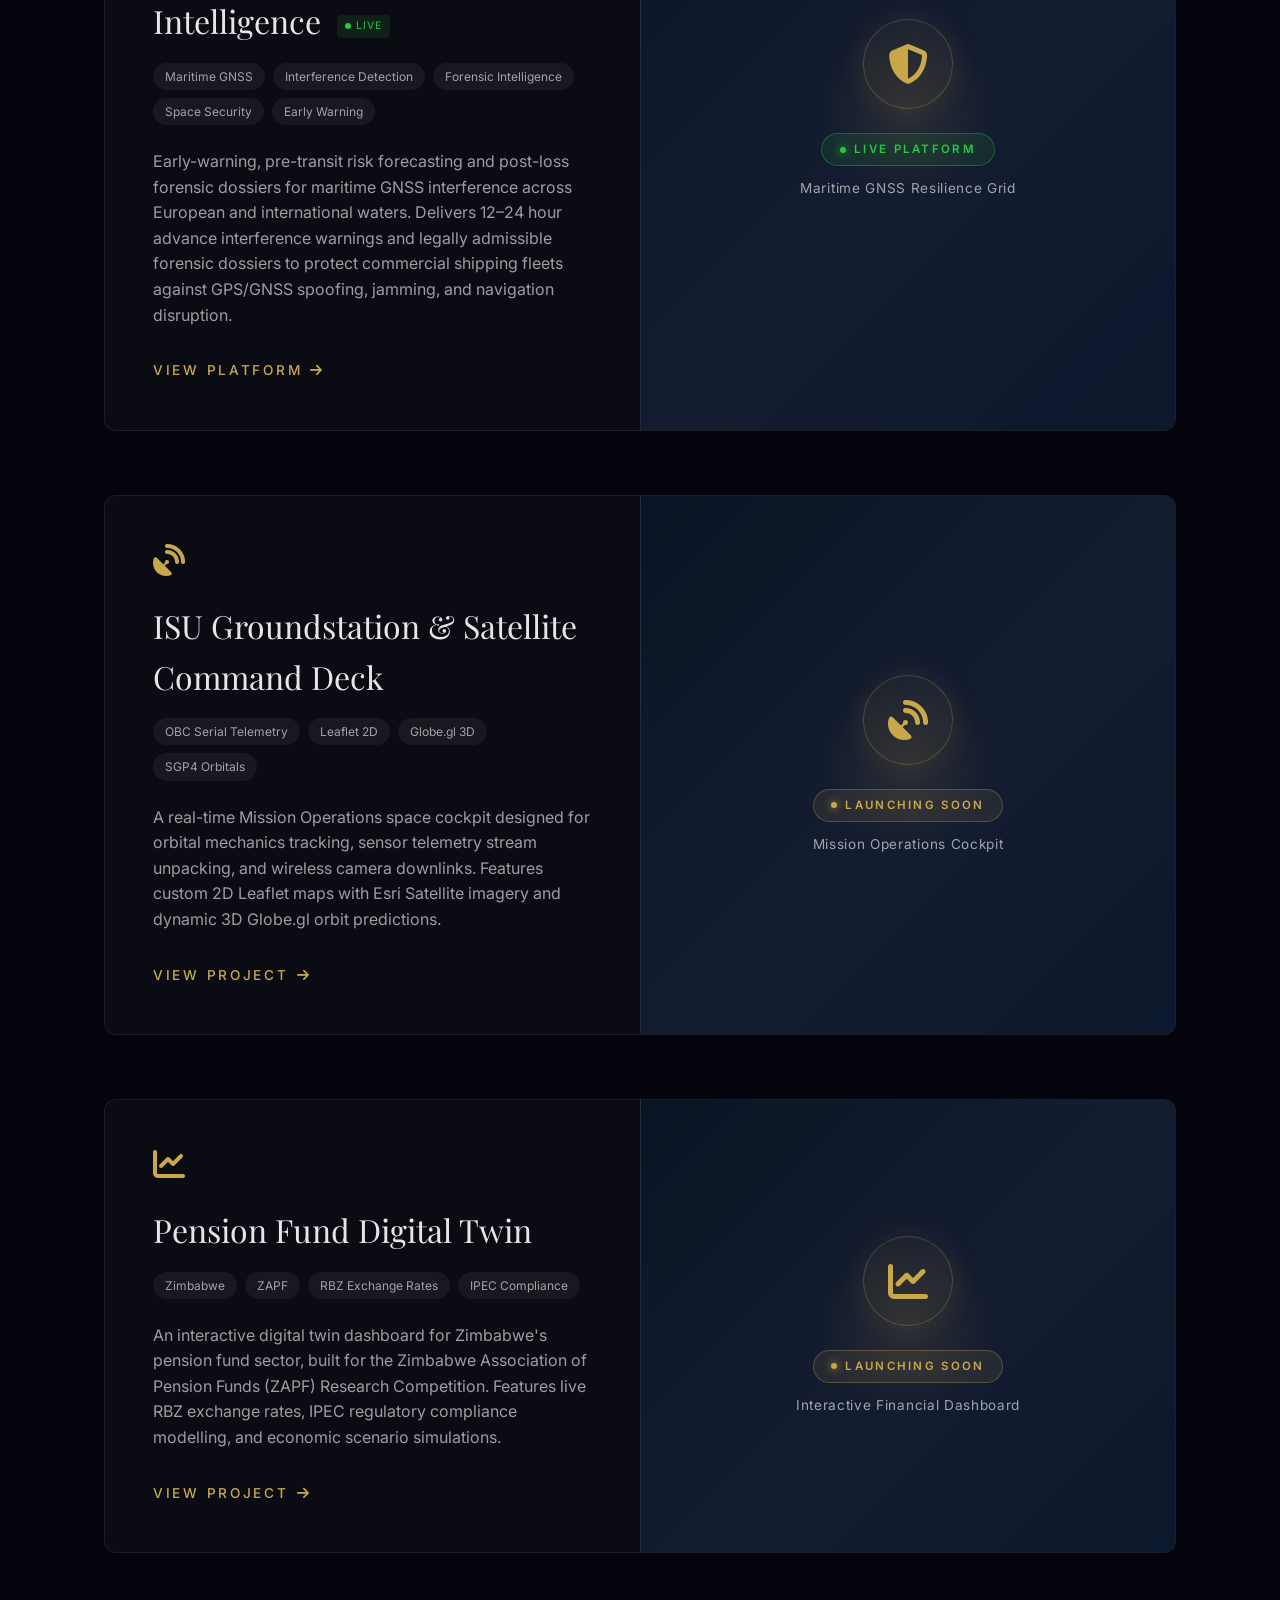
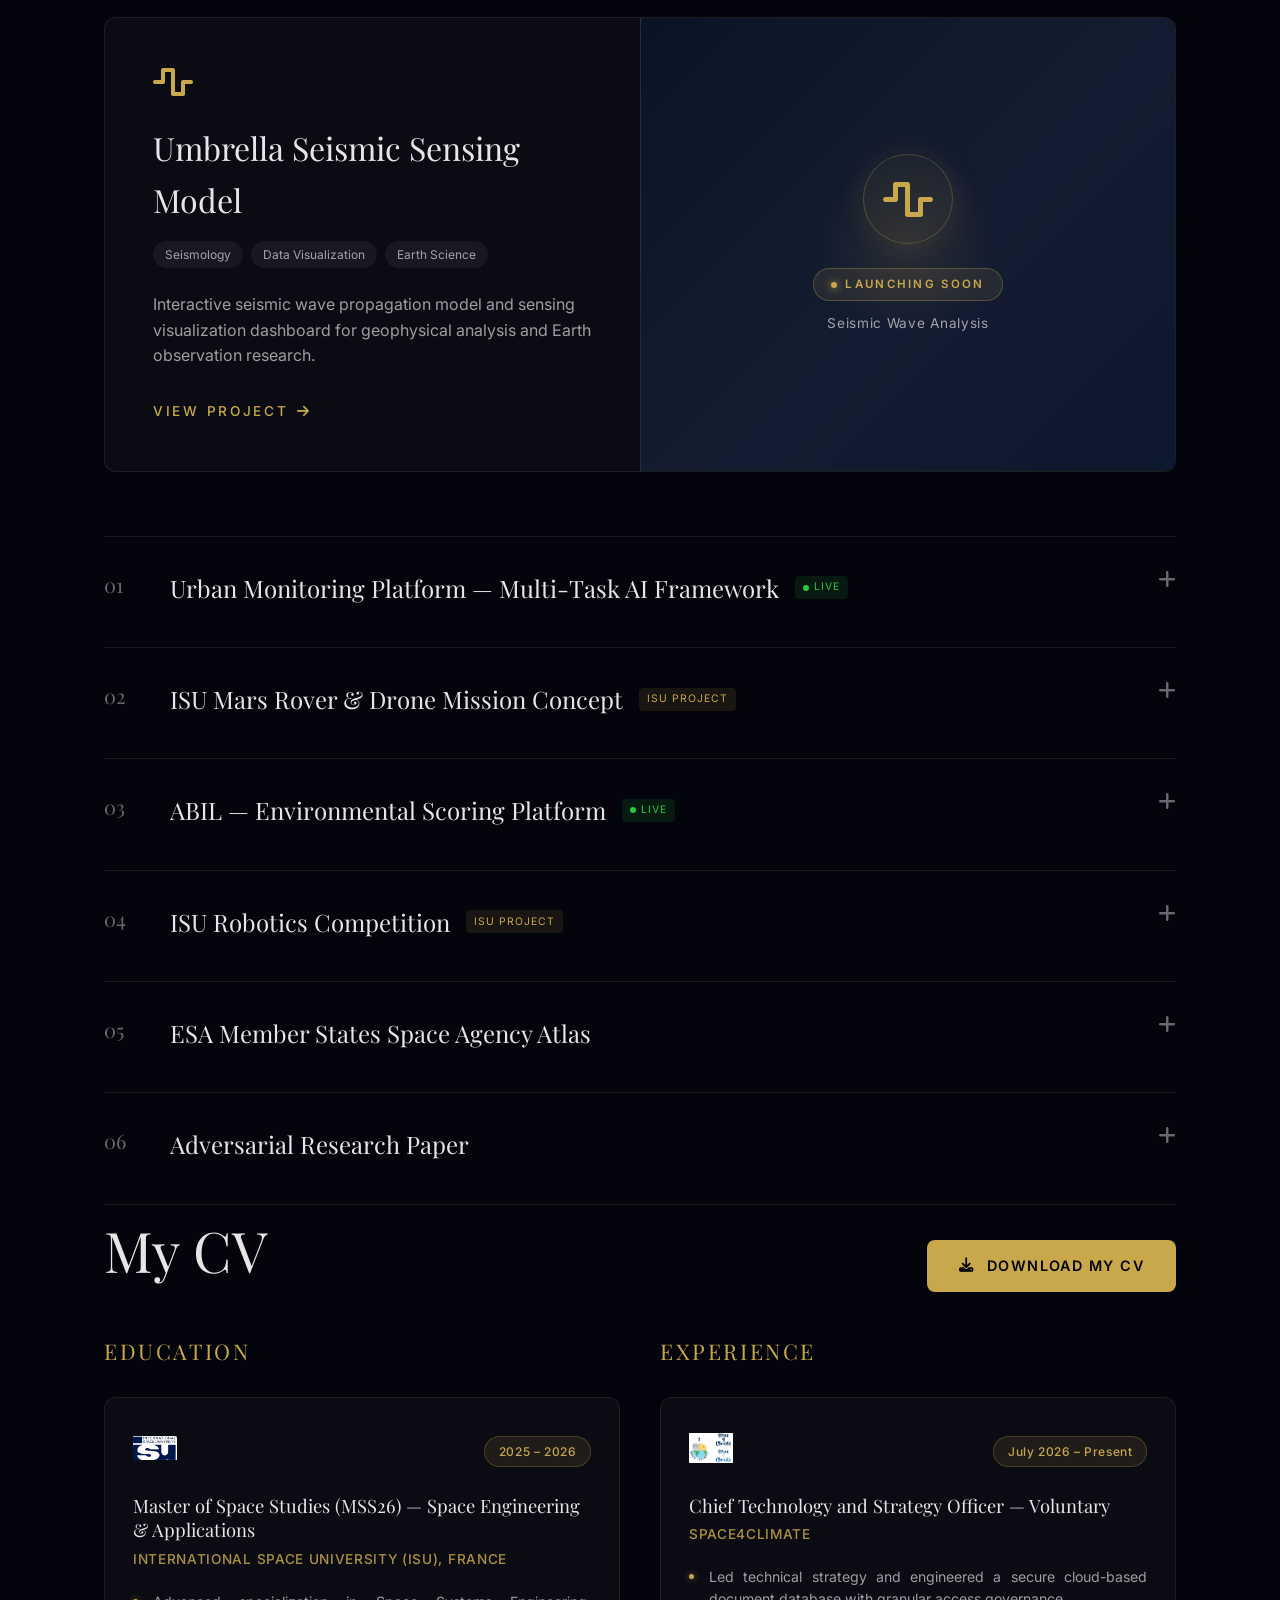
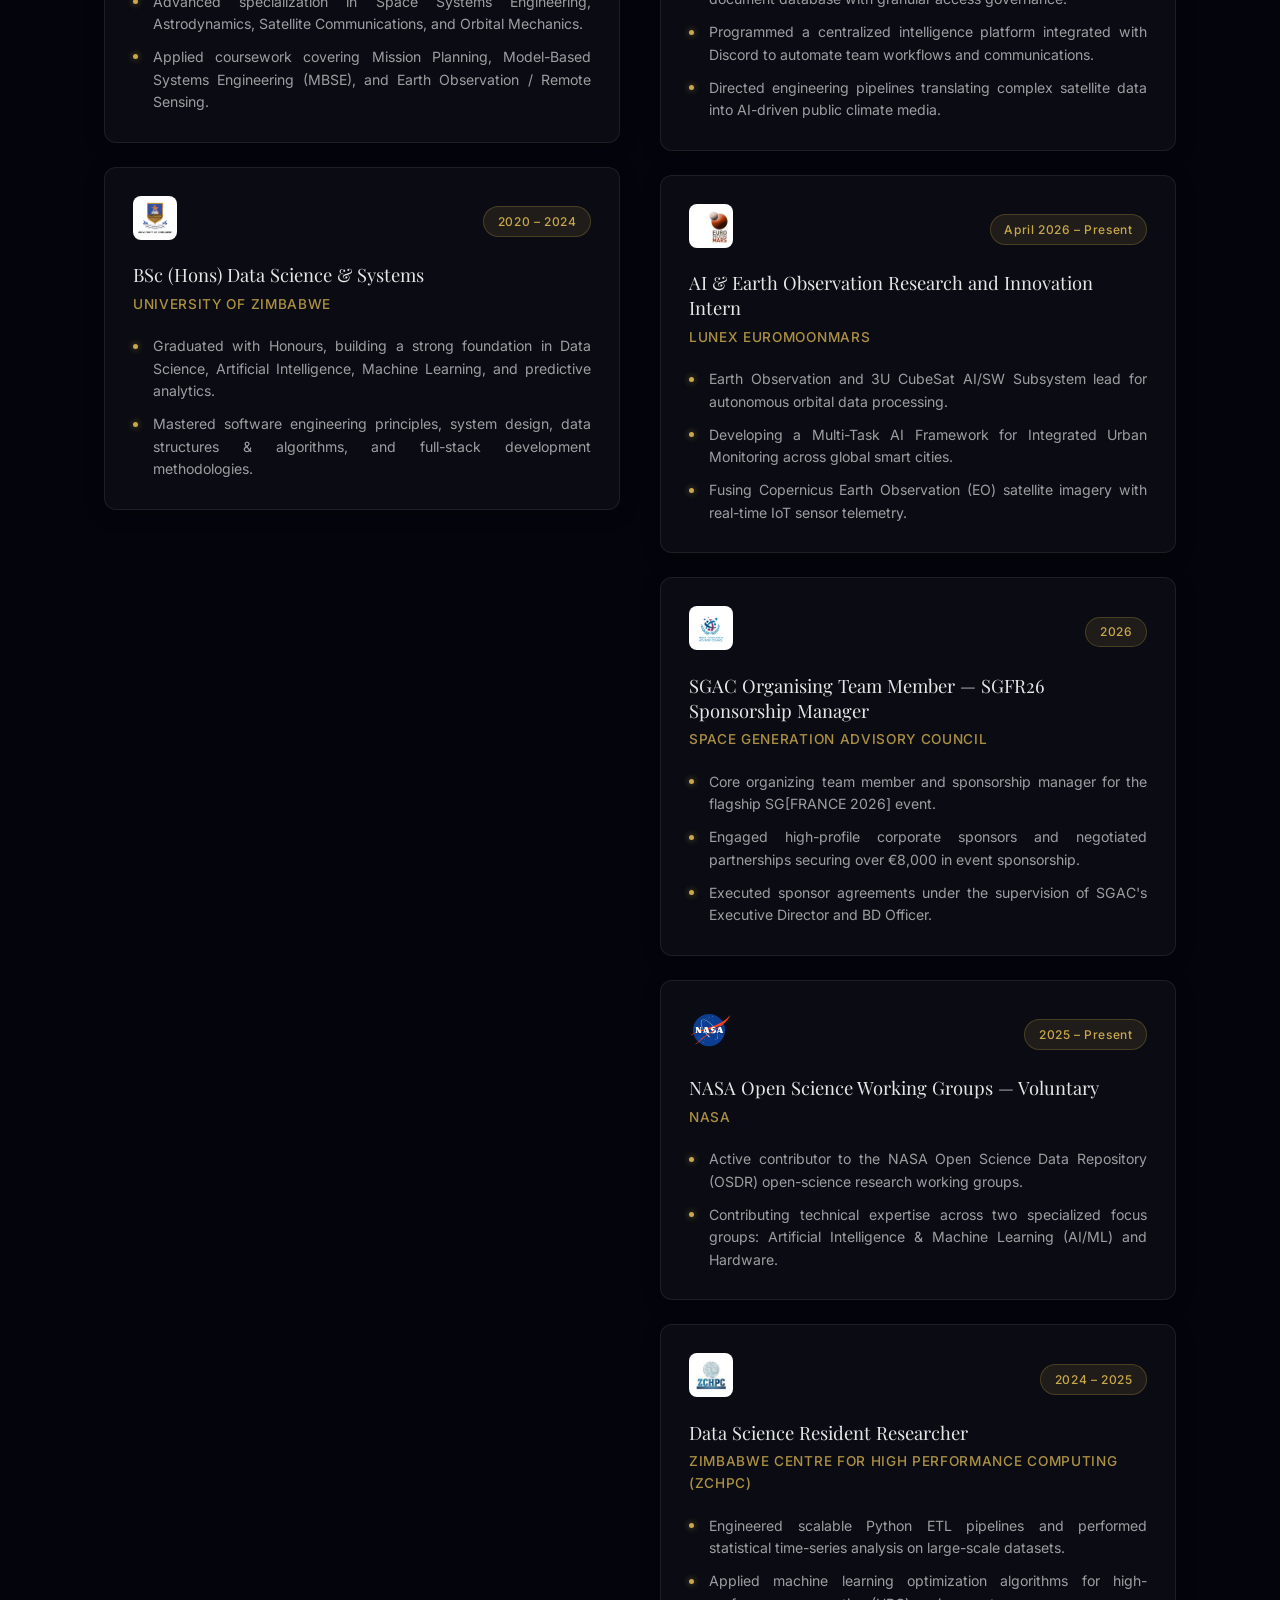
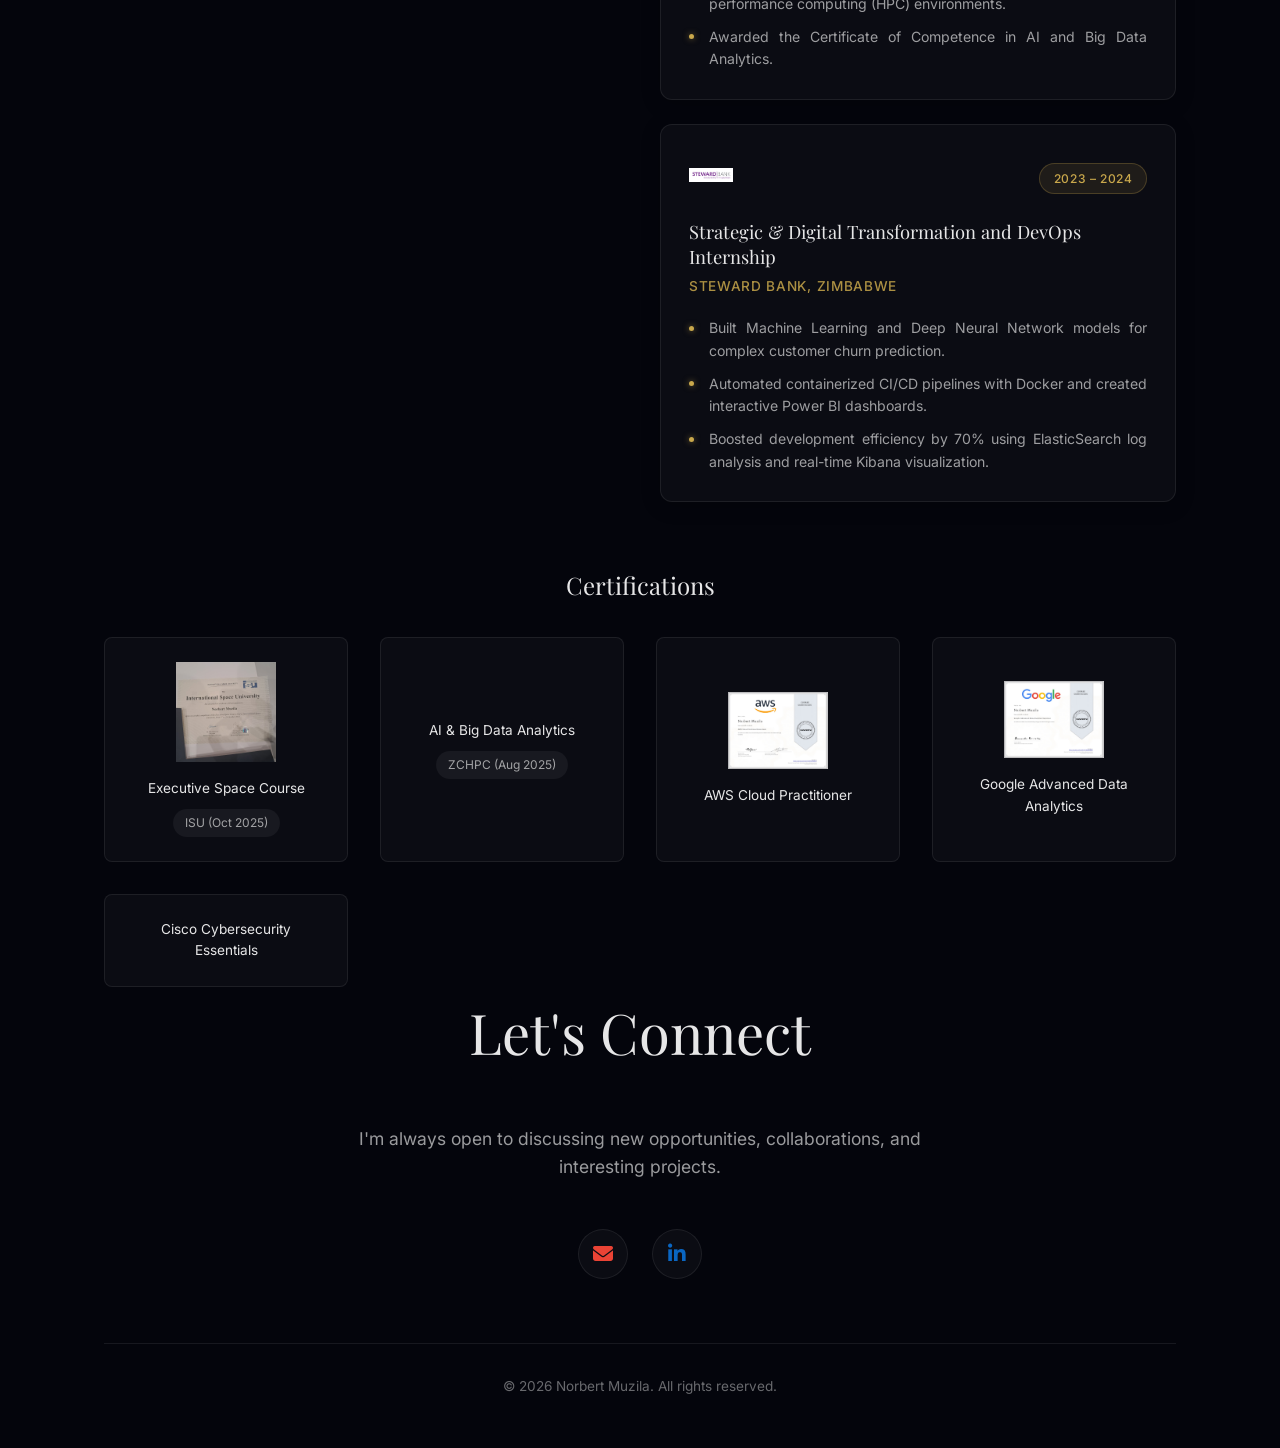
==== commit fc643605: "feat: move location text under profile picture with Open to relocate tag" ====
--- a/index.html
+++ b/index.html
@@ -254,10 +254,32 @@
 
         .hero-orbit-wrap {
             display: flex;
+            flex-direction: column;
             justify-content: center;
             align-items: center;
             position: relative;
             z-index: 2;
+        }
+
+        .hero-location {
+            margin-top: 1.5rem;
+            text-align: center;
+            display: flex;
+            flex-direction: column;
+            align-items: center;
+        }
+
+        .hero-location .stat-label {
+            font-size: 0.75rem;
+            color: var(--text-60);
+            text-transform: uppercase;
+            letter-spacing: 0.12em;
+            margin-bottom: 0.35rem;
+        }
+
+        .hero-location .stat-val {
+            font-size: 0.95rem;
+            color: var(--text-90);
         }
 
         @media (max-width: 900px) {
@@ -1113,6 +1135,10 @@
                         </div>
                     </div>
                 </div>
+                <div class="hero-location stat-item">
+                    <span class="stat-label">Location</span>
+                    <span class="stat-val">Illkirch-Graffenstaden, France(Open to relocate)</span>
+                </div>
             </div>
         </div>
     </section>
@@ -1130,10 +1156,6 @@
                 <div class="stat-item">
                     <span class="stat-label">Languages</span>
                     <span class="stat-val">English, French, Shona</span>
-                </div>
-                <div class="stat-item">
-                    <span class="stat-label">Location</span>
-                    <span class="stat-val">Illkirch-Graffenstaden, France</span>
                 </div>
                 <div class="stat-item">
                     <span class="stat-label">Focus</span>
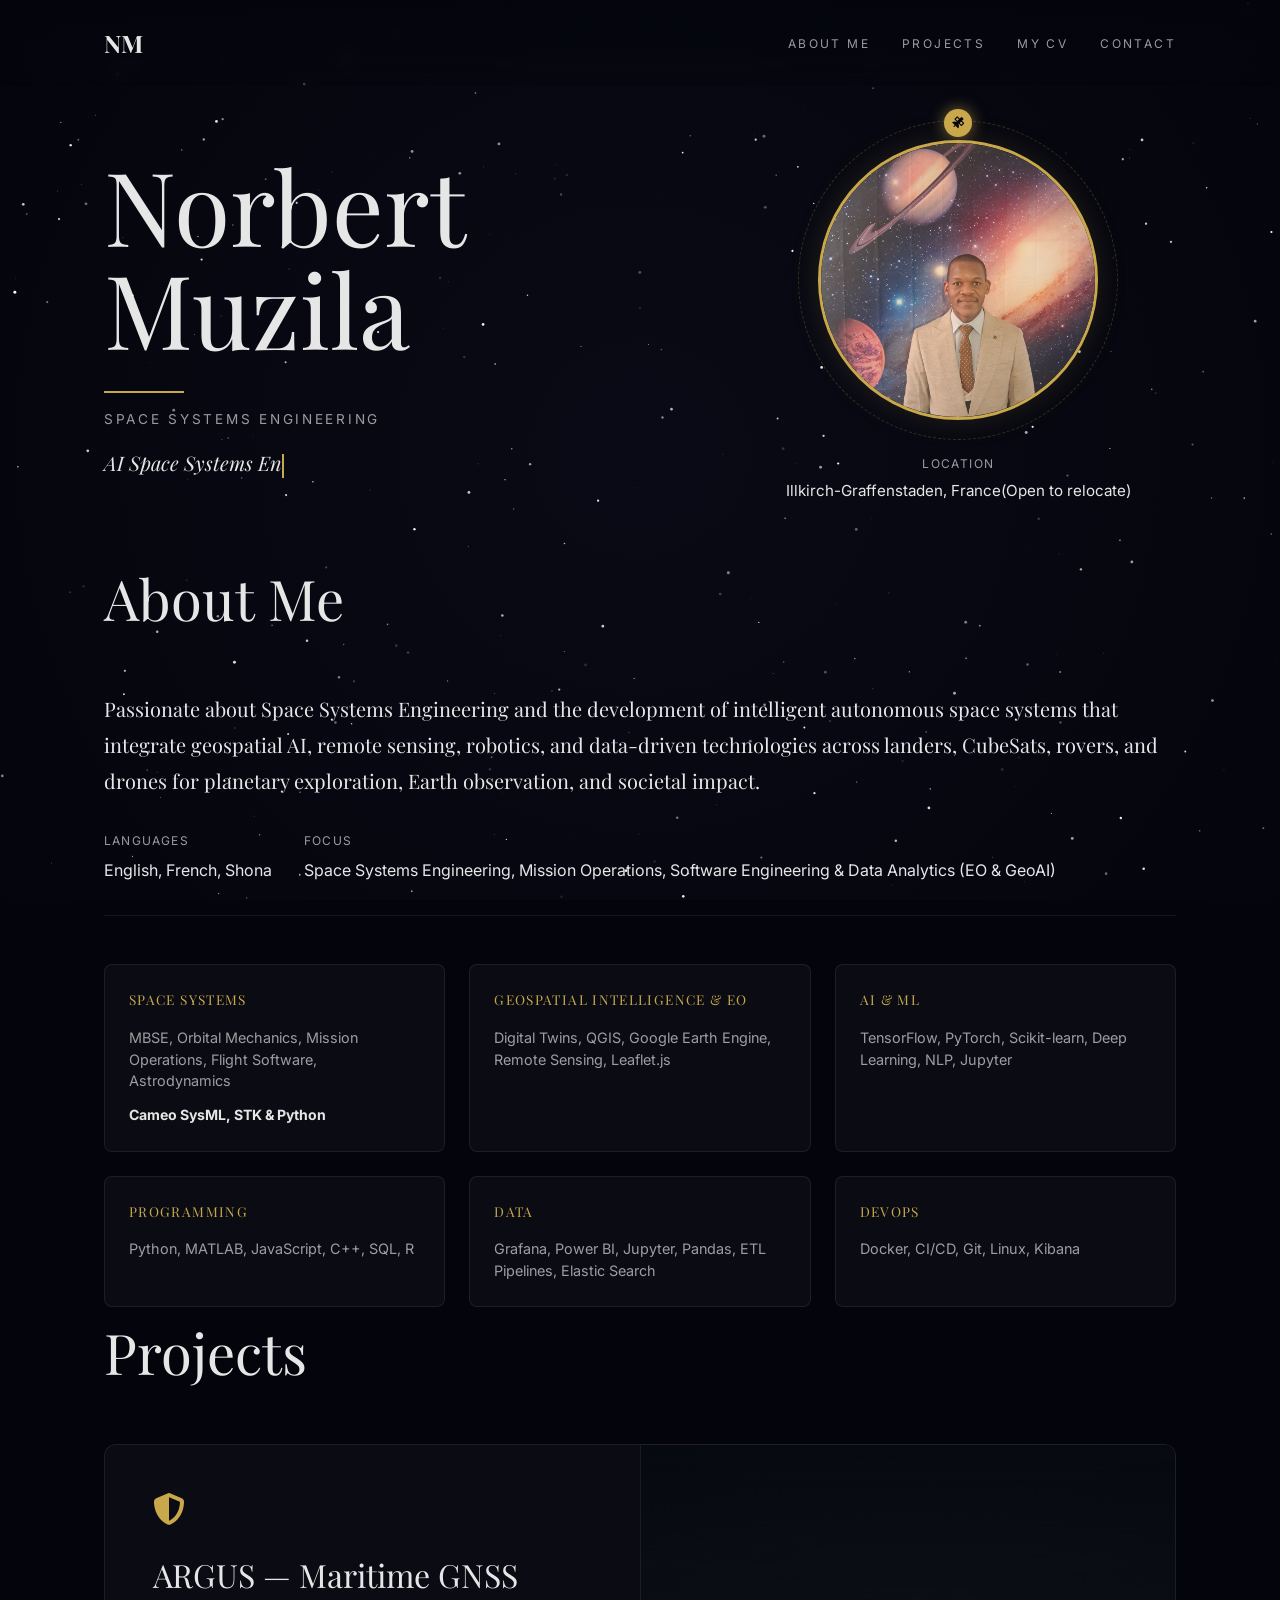
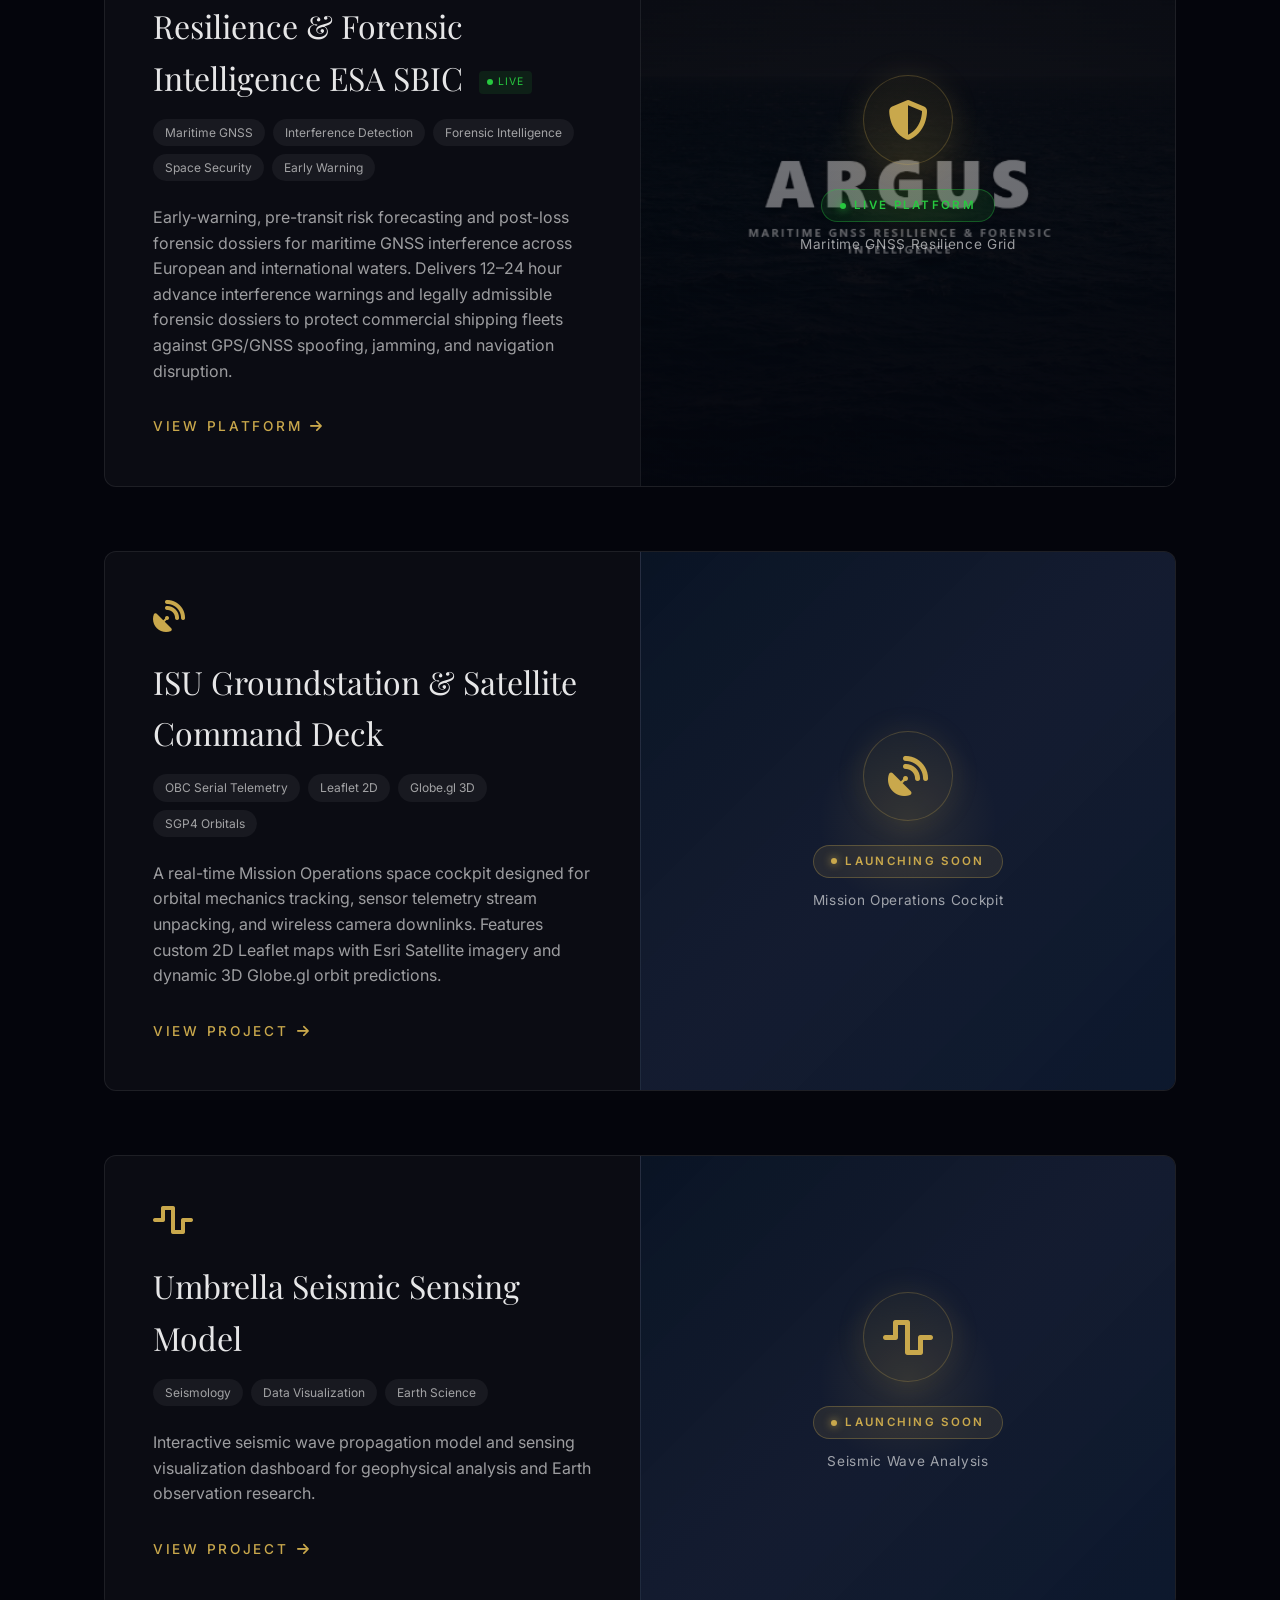
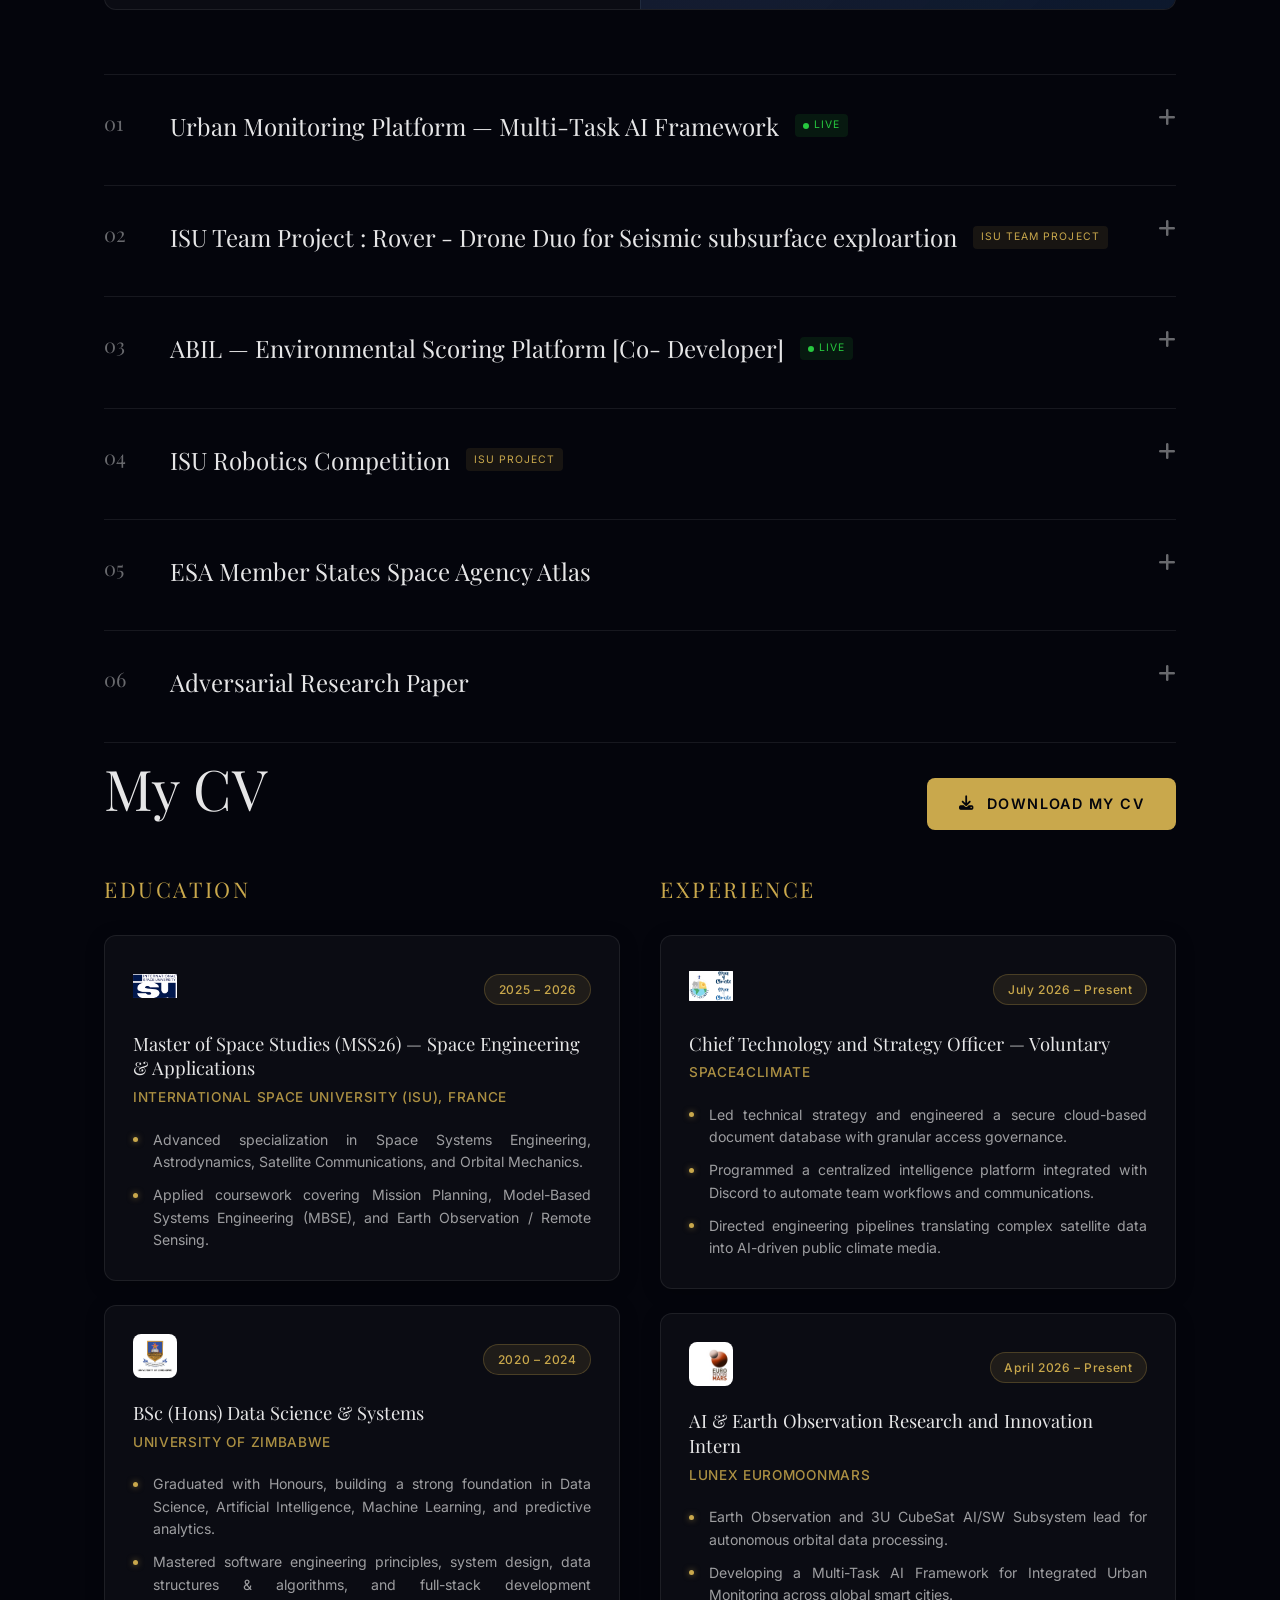
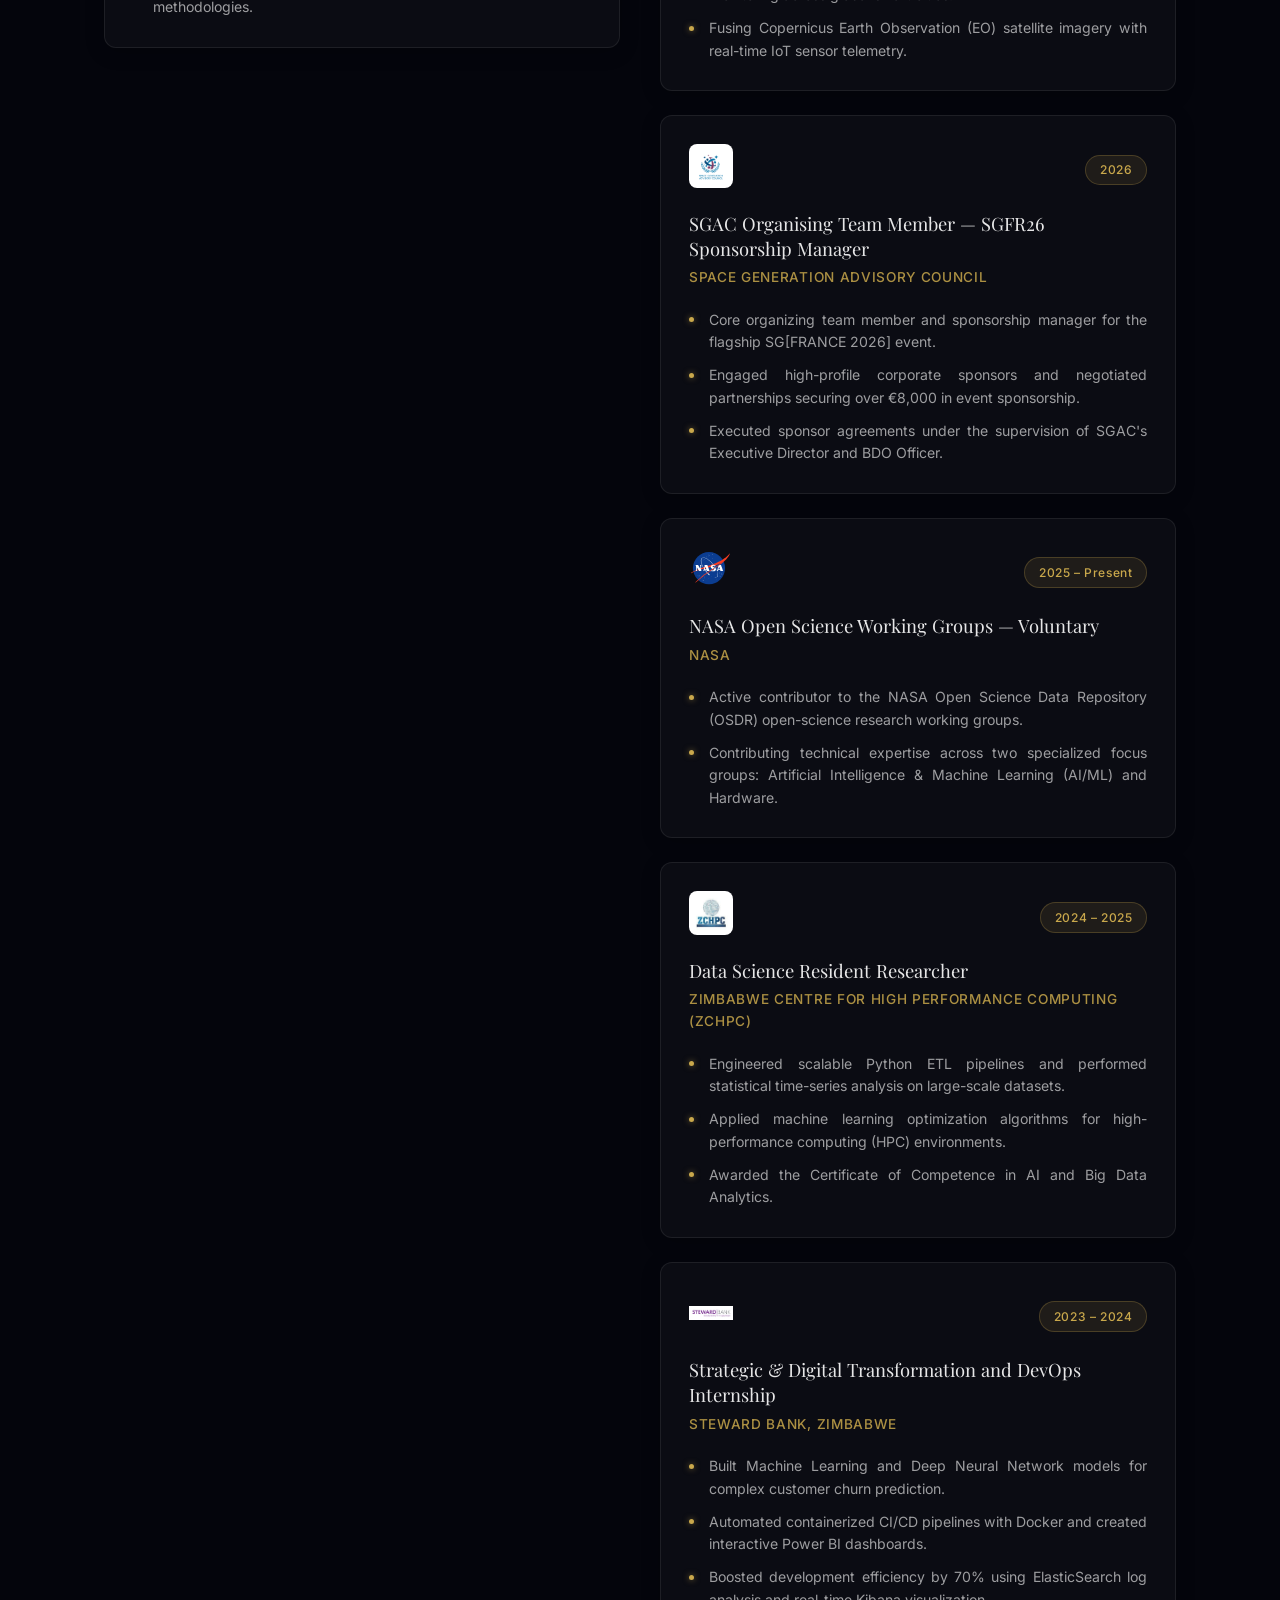
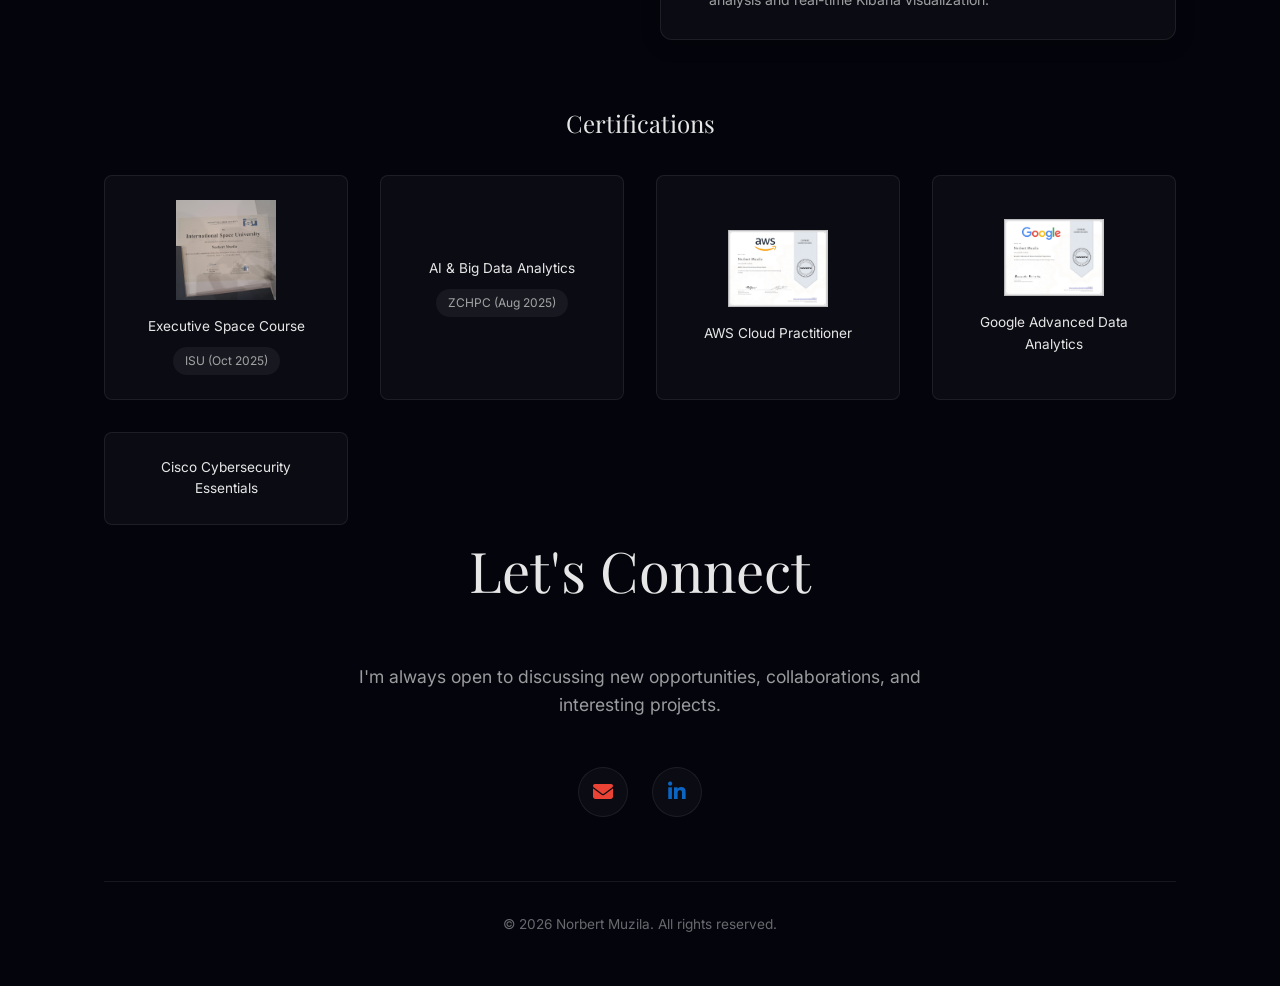
==== commit 82957e50: "feat: update project details, skills cards, typing text, and add Argus high-res screenshot backgroun" ====
--- a/index.html
+++ b/index.html
@@ -1166,27 +1166,28 @@
             <div class="skills-grid">
                 <div class="skill-card">
                     <h4 class="skill-title">Space Systems</h4>
-                    <div class="skill-list">Orbital Mechanics, MBSE, SatComms, Mission Planning, Astrodynamics</div>
+                    <div class="skill-list">MBSE, Orbital Mechanics, Mission Operations, Flight Software, Astrodynamics</div>
+                    <div style="margin-top: 0.75rem; font-size: 0.88rem; color: var(--text-90);"><strong>Cameo SysML, STK & Python</strong></div>
                 </div>
                 <div class="skill-card">
                     <h4 class="skill-title">Geospatial Intelligence & EO</h4>
-                    <div class="skill-list">QGIS, Google Earth Engine, Remote Sensing, Leaflet.js</div>
+                    <div class="skill-list">Digital Twins, QGIS, Google Earth Engine, Remote Sensing, Leaflet.js</div>
                 </div>
                 <div class="skill-card">
                     <h4 class="skill-title">AI & ML</h4>
-                    <div class="skill-list">TensorFlow, PyTorch, Scikit-learn, Deep Learning, NLP</div>
+                    <div class="skill-list">TensorFlow, PyTorch, Scikit-learn, Deep Learning, NLP, Jupyter</div>
                 </div>
                 <div class="skill-card">
                     <h4 class="skill-title">Programming</h4>
-                    <div class="skill-list">Python, JavaScript, C++, SQL, MATLAB, R</div>
+                    <div class="skill-list">Python, MATLAB, JavaScript, C++, SQL, R</div>
                 </div>
                 <div class="skill-card">
                     <h4 class="skill-title">Data</h4>
-                    <div class="skill-list">Power BI, Jupyter, Pandas, ETL Pipelines, Elastic Search</div>
+                    <div class="skill-list">Grafana, Power BI, Jupyter, Pandas, ETL Pipelines, Elastic Search</div>
                 </div>
                 <div class="skill-card">
                     <h4 class="skill-title">DevOps</h4>
-                    <div class="skill-list">Docker, CI/CD, Git, Linux</div>
+                    <div class="skill-list">Docker, CI/CD, Git, Linux, Kibana</div>
                 </div>
             </div>
         </div>
@@ -1201,7 +1202,7 @@
             <div class="project-card-large reveal">
                 <div class="project-content">
                     <i class="fas fa-shield-halved project-icon"></i>
-                    <h3 class="project-title serif">ARGUS — Maritime GNSS Resilience & Forensic Intelligence <span class="badge live" style="display: inline-flex; vertical-align: middle; margin-left: 0.5rem; font-size: 0.65rem;">Live</span></h3>
+                    <h3 class="project-title serif">ARGUS — Maritime GNSS Resilience & Forensic Intelligence ESA SBIC <span class="badge live" style="display: inline-flex; vertical-align: middle; margin-left: 0.5rem; font-size: 0.65rem;">Live</span></h3>
                     <div class="project-tags">
                         <span class="tag">Maritime GNSS</span>
                         <span class="tag">Interference Detection</span>
@@ -1212,7 +1213,7 @@
                     <p class="project-desc">Early-warning, pre-transit risk forecasting and post-loss forensic dossiers for maritime GNSS interference across European and international waters. Delivers 12–24 hour advance interference warnings and legally admissible forensic dossiers to protect commercial shipping fleets against GPS/GNSS spoofing, jamming, and navigation disruption.</p>
                     <a href="https://argusgrid.vercel.app/" target="_blank" class="project-link uppercase tracking-wide">View Platform <i class="fas fa-arrow-right"></i></a>
                 </div>
-                <div class="project-preview">
+                <div class="project-preview" style="background: linear-gradient(rgba(4, 6, 14, 0.45), rgba(4, 6, 14, 0.7)), url('images/argus-preview.png') center/cover no-repeat; min-height: 280px;">
                     <div class="preview-icon-wrap">
                         <i class="fas fa-shield-halved"></i>
                     </div>
@@ -1247,32 +1248,6 @@
                         Launching Soon
                     </div>
                     <div class="preview-label">Mission Operations Cockpit</div>
-                </div>
-            </div>
-
-            <!-- Project 2 -->
-            <div class="project-card-large reveal">
-                <div class="project-content">
-                    <i class="fas fa-chart-line project-icon"></i>
-                    <h3 class="project-title serif">Pension Fund Digital Twin</h3>
-                    <div class="project-tags">
-                        <span class="tag">Zimbabwe</span>
-                        <span class="tag">ZAPF</span>
-                        <span class="tag">RBZ Exchange Rates</span>
-                        <span class="tag">IPEC Compliance</span>
-                    </div>
-                    <p class="project-desc">An interactive digital twin dashboard for Zimbabwe's pension fund sector, built for the Zimbabwe Association of Pension Funds (ZAPF) Research Competition. Features live RBZ exchange rates, IPEC regulatory compliance modelling, and economic scenario simulations.</p>
-                    <a href="https://norbertmuzila.github.io/pension-fund-digital-twin" target="_blank" class="project-link uppercase tracking-wide">View Project <i class="fas fa-arrow-right"></i></a>
-                </div>
-                <div class="project-preview">
-                    <div class="preview-icon-wrap">
-                        <i class="fas fa-chart-line"></i>
-                    </div>
-                    <div class="preview-badge">
-                        <span class="pulse-dot"></span>
-                        Launching Soon
-                    </div>
-                    <div class="preview-label">Interactive Financial Dashboard</div>
                 </div>
             </div>
 
@@ -1324,9 +1299,9 @@
             <div class="list-item" onclick="toggleAccordion(this)">
                 <div class="list-number">02</div>
                 <div class="list-content">
-                    <h3 class="serif">ISU Mars Rover & Drone Mission Concept <span class="badge">ISU Project</span></h3>
+                    <h3 class="serif">ISU Team Project : Rover - Drone Duo for Seismic subsurface exploartion <span class="badge">ISU TEAM PROJECT</span></h3>
                     <div class="list-desc">
-                        AI & Software Lead for a Mars Rover and Drone Mission Concept for Lava Tube Exploration at the International Space University. Designed autonomous navigation and exploration algorithms.
+                        AI & Software Leader for a Mars Rover and Drone Mission Concept for Lava Tube Exploration at the International Space University. Designed autonomous navigation and exploration algorithms[ Presenting the results at IAC 2026]
                         <div class="list-tags">
                             <span class="tag">Mars Exploration</span><span class="tag">Autonomous Systems</span>
                         </div>
@@ -1339,7 +1314,7 @@
             <div class="list-item" onclick="toggleAccordion(this)">
                 <div class="list-number">03</div>
                 <div class="list-content">
-                    <h3 class="serif">ABIL — Environmental Scoring Platform <span class="badge live">Live</span></h3>
+                    <h3 class="serif">ABIL — Environmental Scoring Platform [Co- Developer] <span class="badge live">Live</span></h3>
                     <div class="list-desc">
                         ABIL condenses satellite readings into a single environmental score for any site, made for risk, insurance, investment and ESG. Every score links back to the measurement behind it and the regulation it answers to.<br><br>
                         <a href="https://clearesg.vercel.app" target="_blank" class="project-link">View Platform <i class="fas fa-external-link-alt"></i></a>
@@ -1484,7 +1459,7 @@
                         <ul class="timeline-bullets">
                             <li>Core organizing team member and sponsorship manager for the flagship SG[FRANCE 2026] event.</li>
                             <li>Engaged high-profile corporate sponsors and negotiated partnerships securing over €8,000 in event sponsorship.</li>
-                            <li>Executed sponsor agreements under the supervision of SGAC's Executive Director and BD Officer.</li>
+                            <li>Executed sponsor agreements under the supervision of SGAC's Executive Director and BDO Officer.</li>
                         </ul>
                     </div>
 
@@ -1638,7 +1613,7 @@
 
         // Typing Effect
         const phrases = [
-            "AI Space Systems Engineer",
+            "AI Space Systems Engineer | MBSE",
             "Data Scientist",
             "Space Robotics Engineer",
             "Geospatial Intelligence"
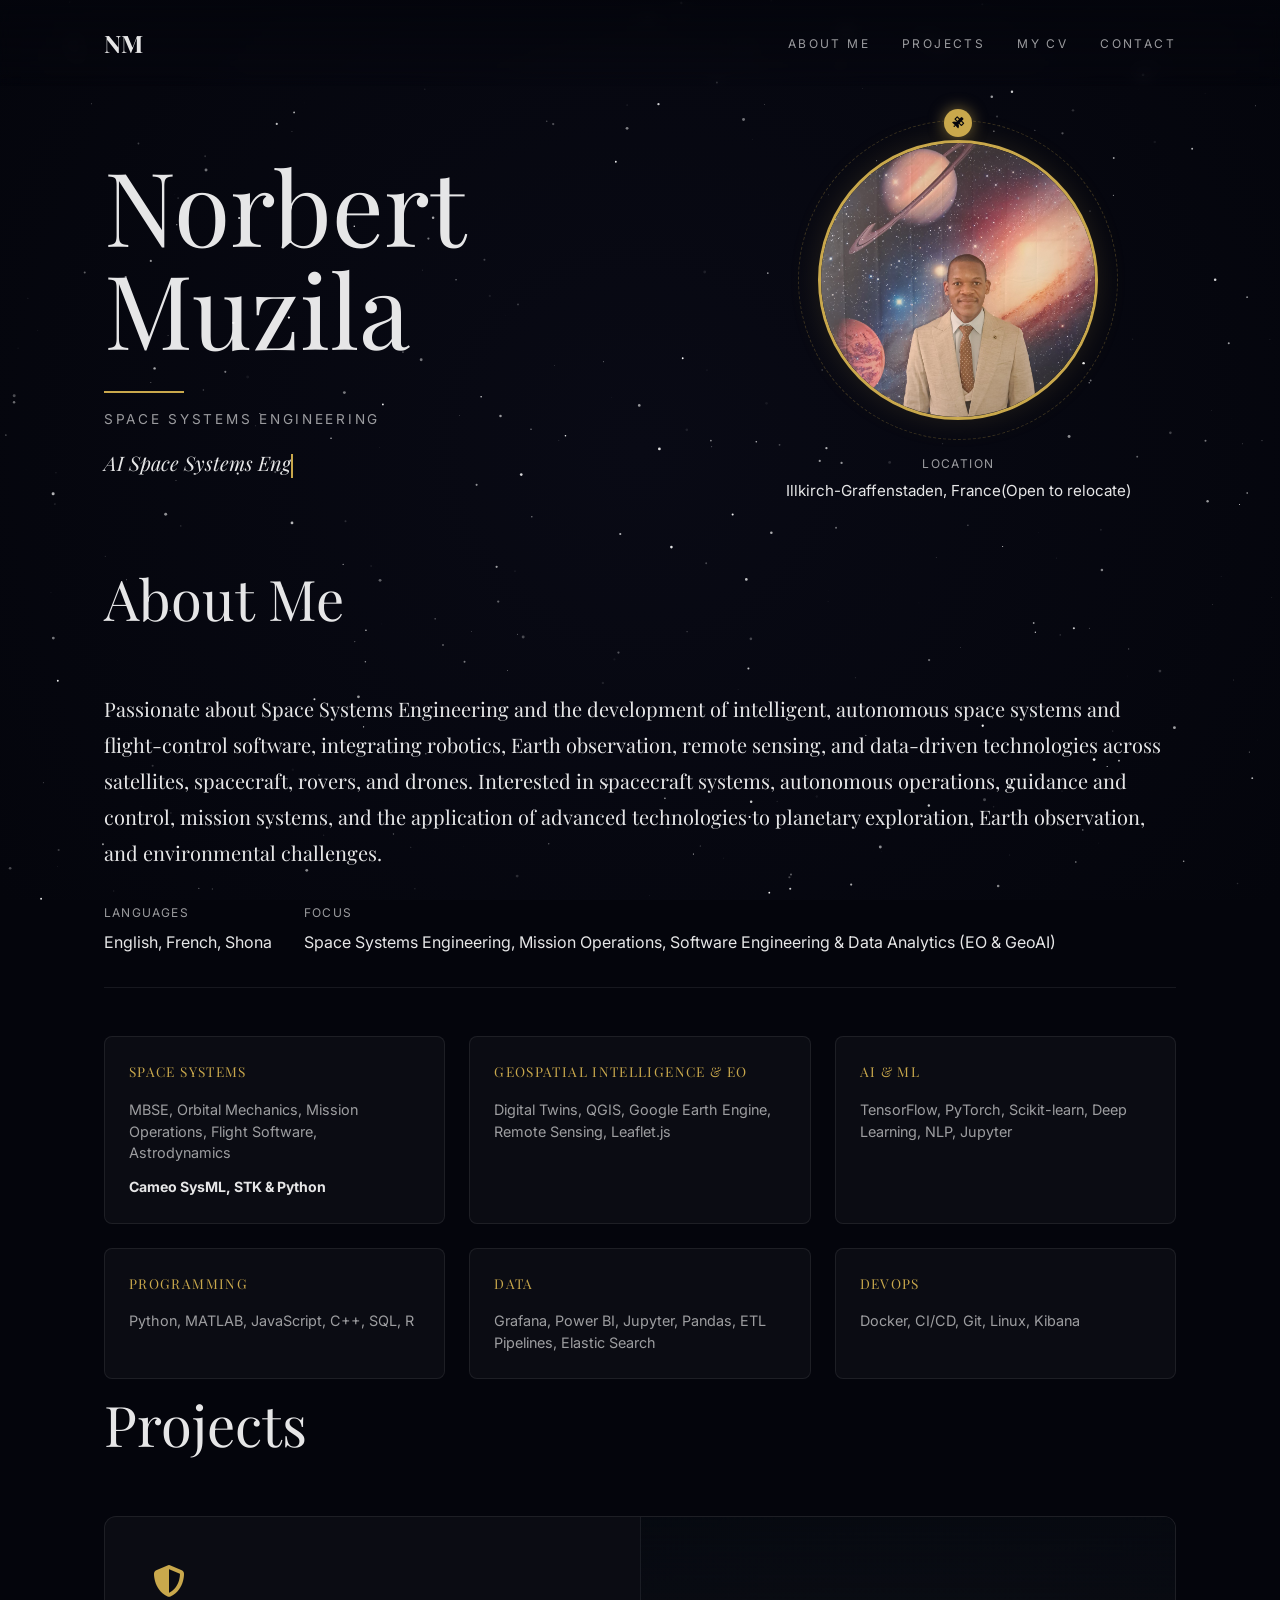
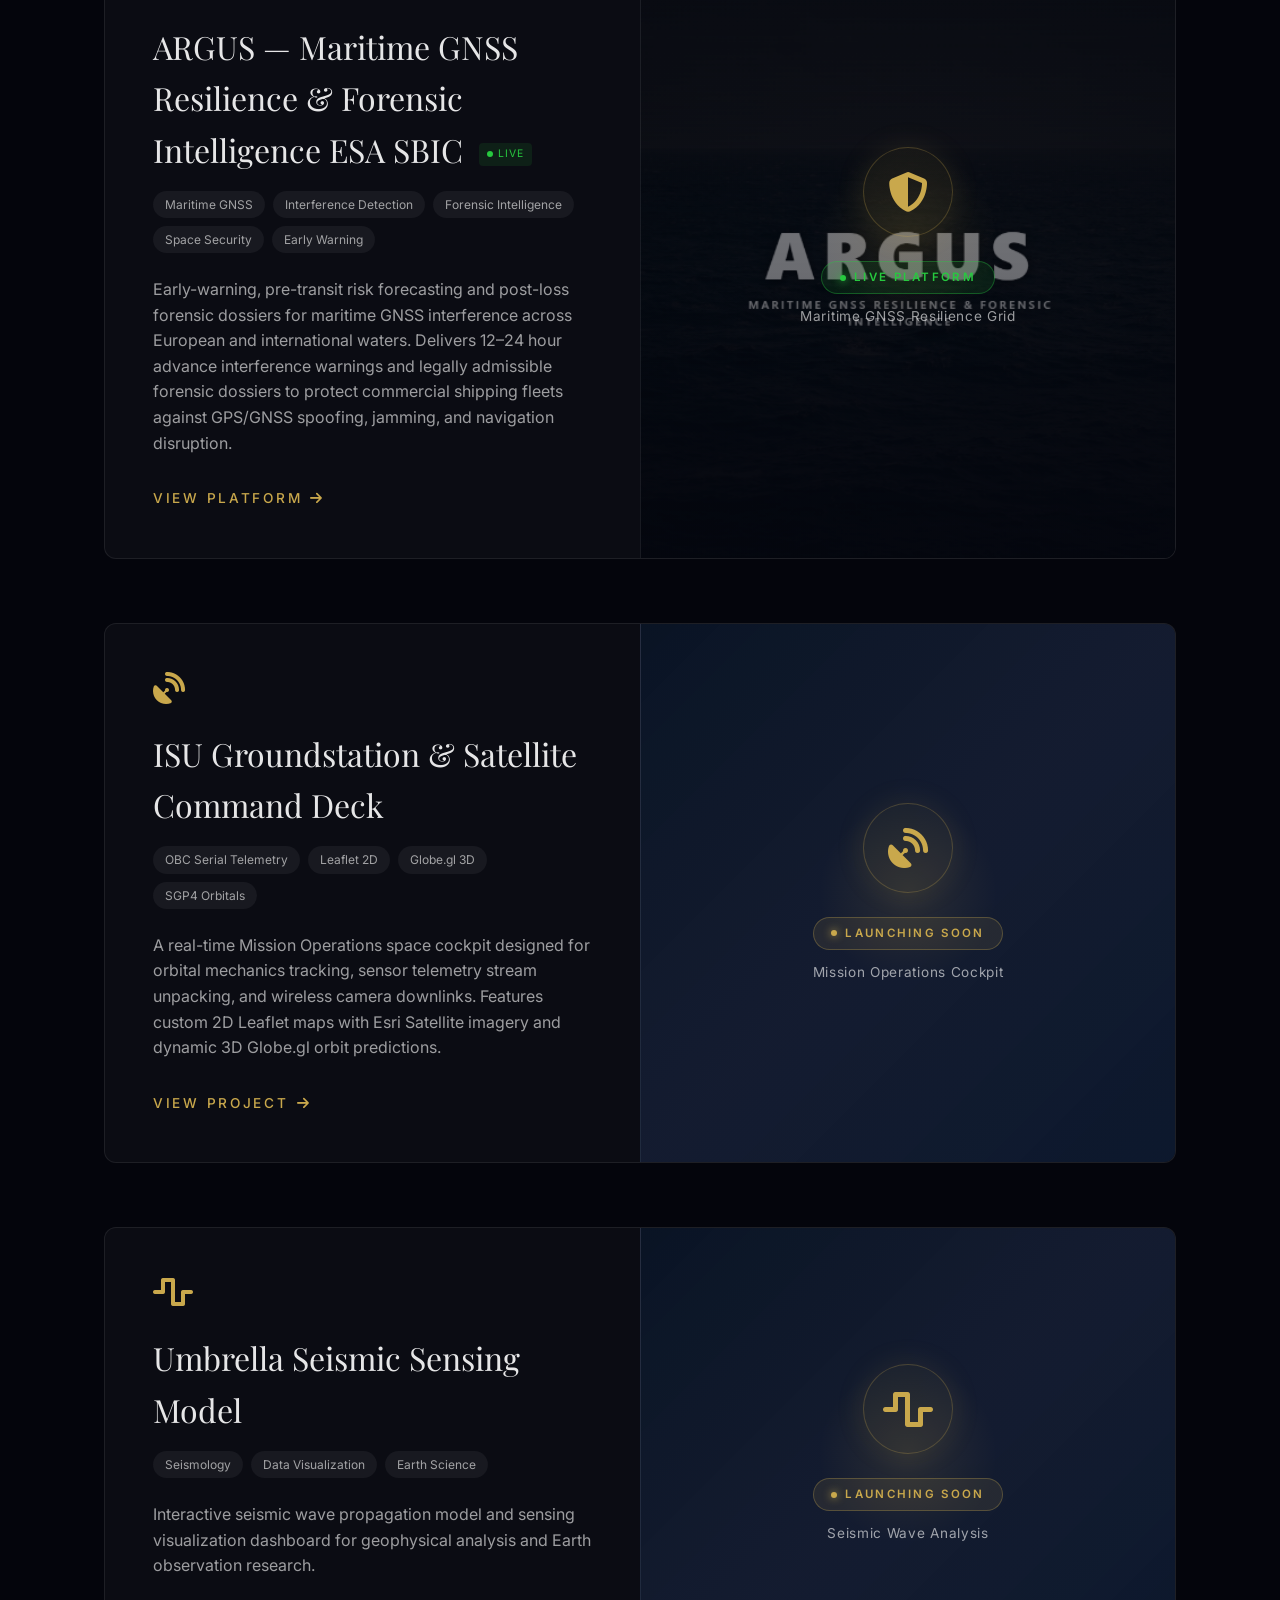
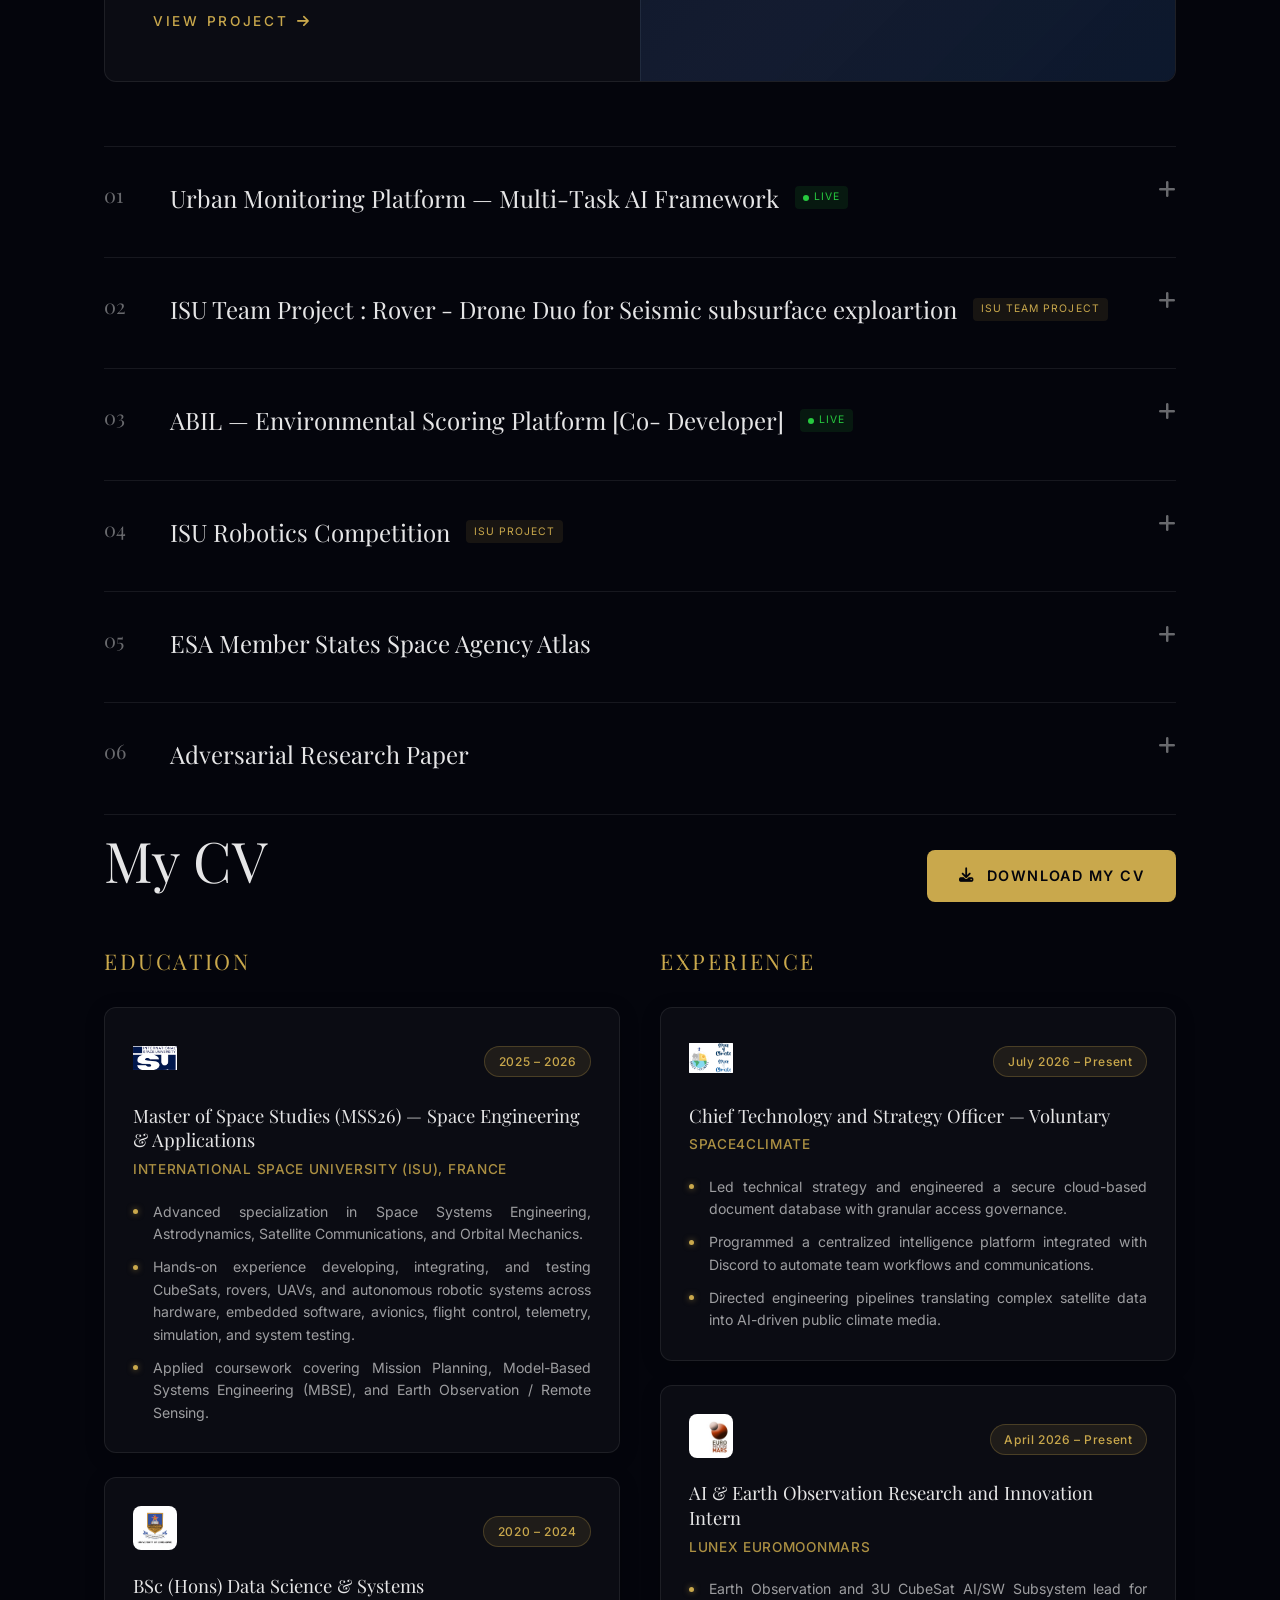
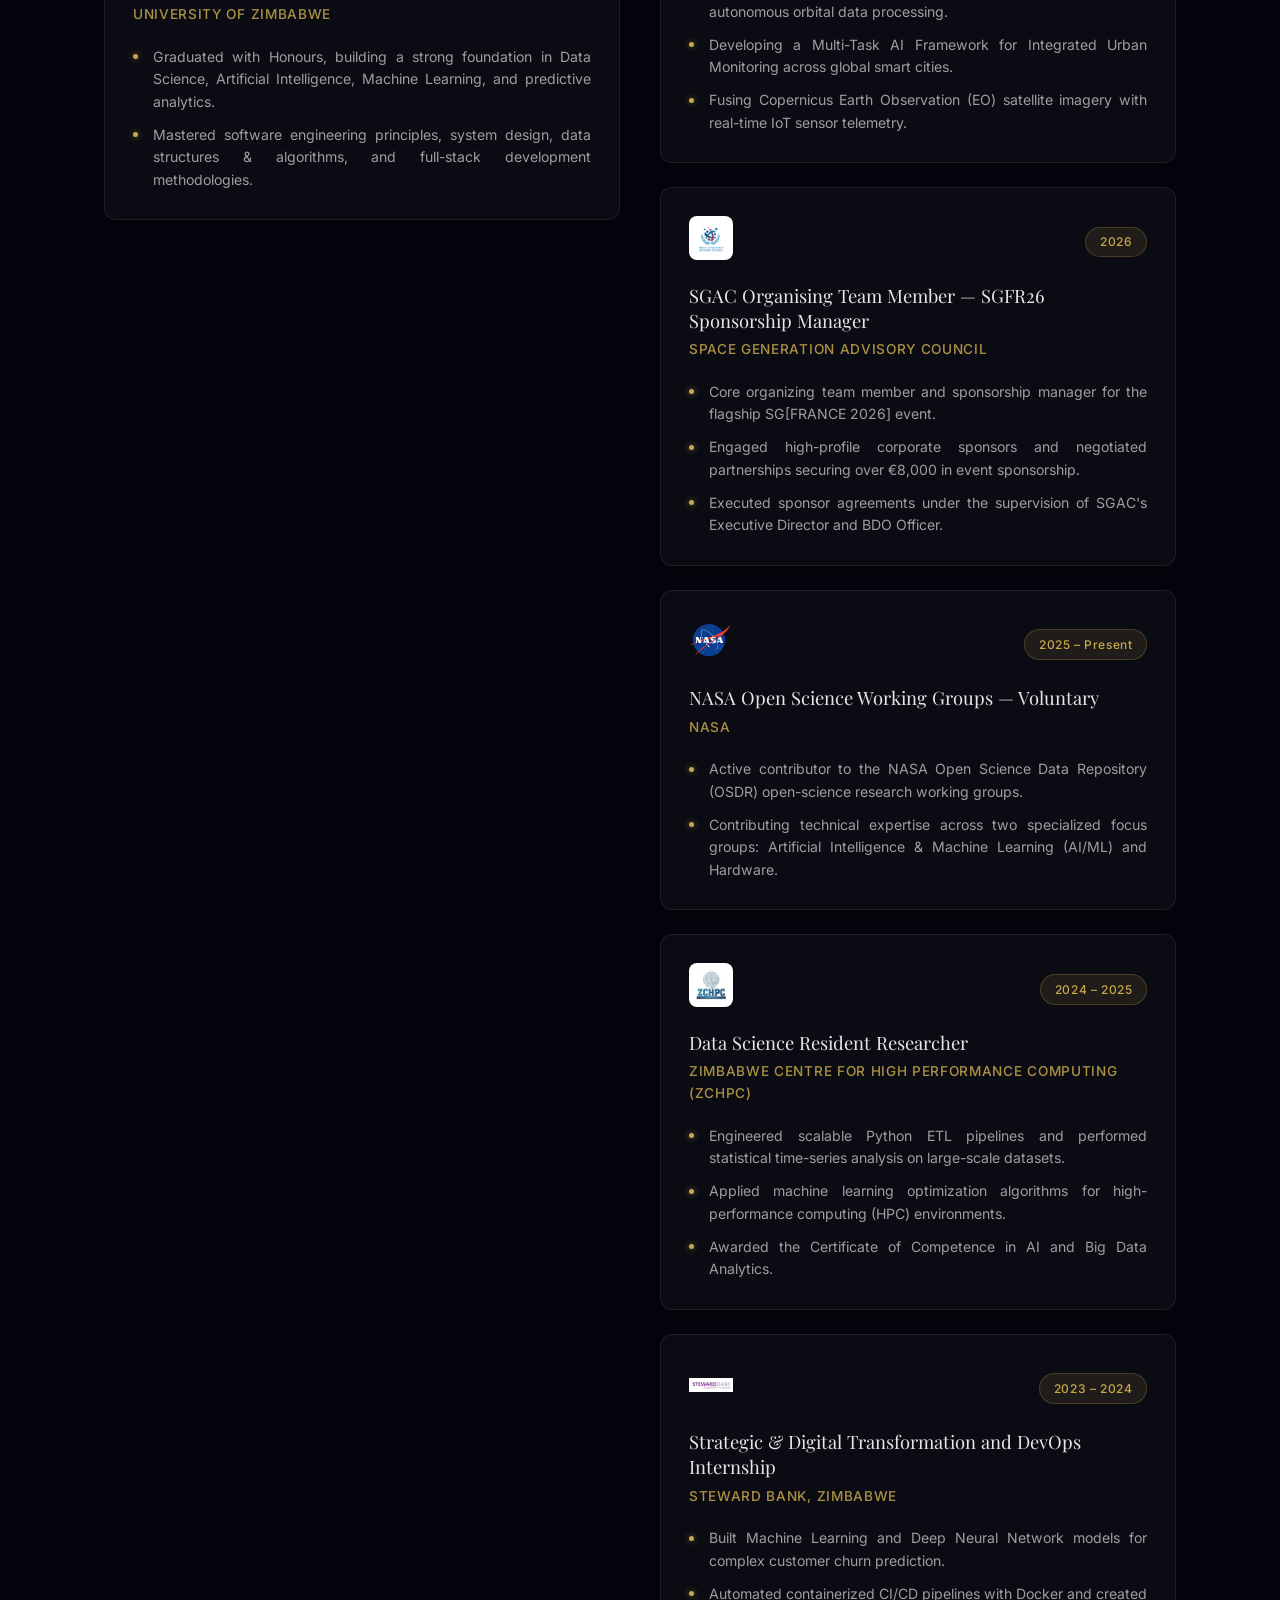
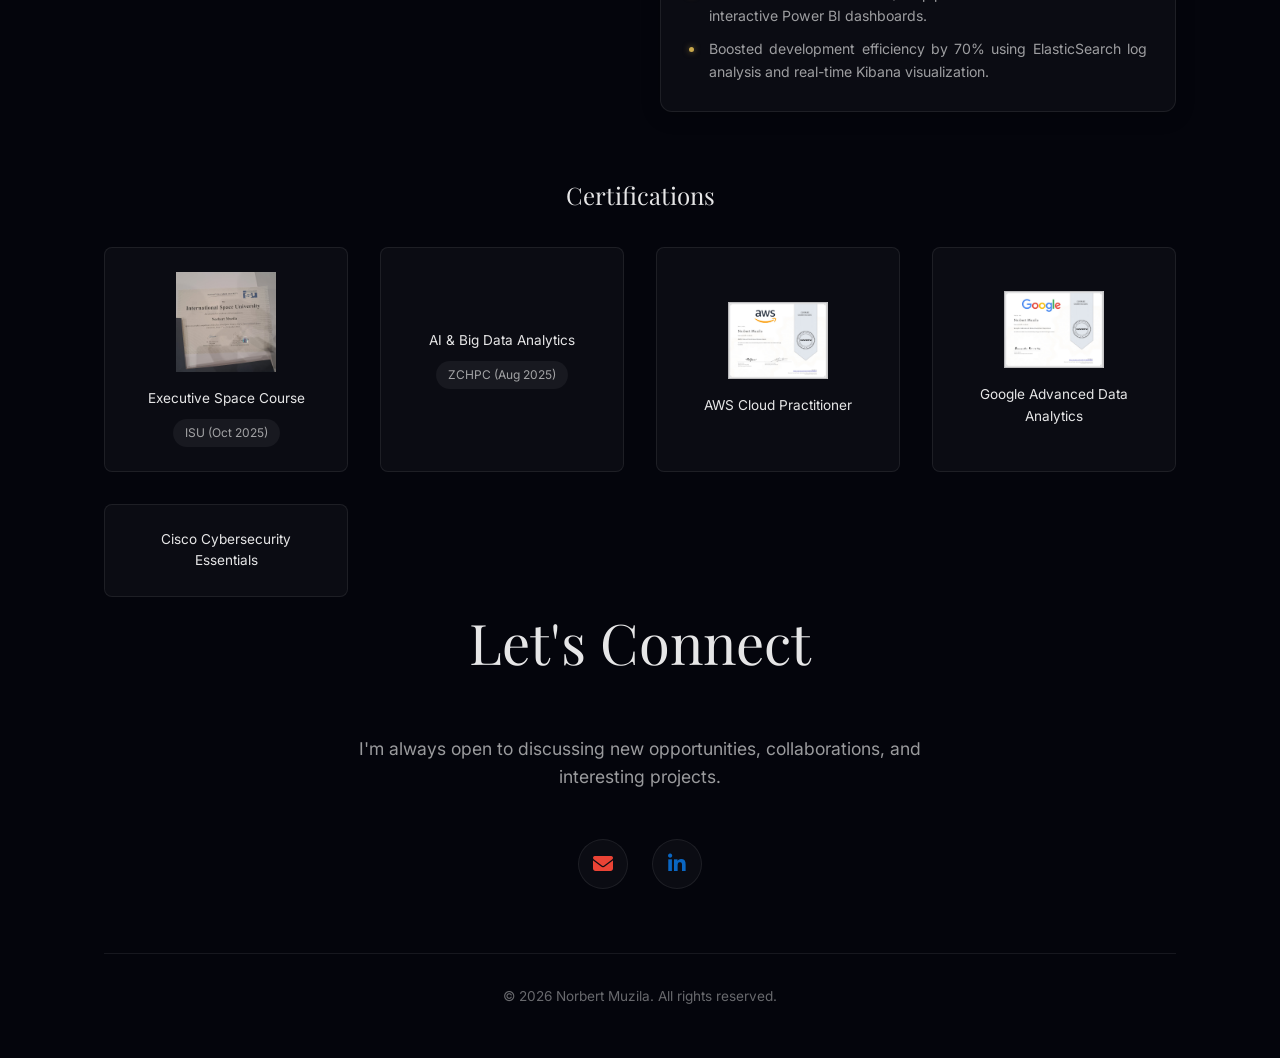
==== commit 7ec91a47: "feat: update about bio, add hands-on MSS bullet, and remove Geospatial Intelligence from typing phra" ====
--- a/index.html
+++ b/index.html
@@ -1149,7 +1149,7 @@
         
         <div class="about-content reveal">
             <p class="about-text">
-                Passionate about Space Systems Engineering and the development of intelligent autonomous space systems that integrate geospatial AI, remote sensing, robotics, and data-driven technologies across landers, CubeSats, rovers, and drones for planetary exploration, Earth observation, and societal impact.
+                Passionate about Space Systems Engineering and the development of intelligent, autonomous space systems and flight-control software, integrating robotics, Earth observation, remote sensing, and data-driven technologies across satellites, spacecraft, rovers, and drones. Interested in spacecraft systems, autonomous operations, guidance and control, mission systems, and the application of advanced technologies to planetary exploration, Earth observation, and environmental challenges.
             </p>
             
             <div class="stats-row">
@@ -1397,6 +1397,7 @@
                         <div class="timeline-org">International Space University (ISU), France</div>
                         <ul class="timeline-bullets">
                             <li>Advanced specialization in Space Systems Engineering, Astrodynamics, Satellite Communications, and Orbital Mechanics.</li>
+                            <li>Hands-on experience developing, integrating, and testing CubeSats, rovers, UAVs, and autonomous robotic systems across hardware, embedded software, avionics, flight control, telemetry, simulation, and system testing.</li>
                             <li>Applied coursework covering Mission Planning, Model-Based Systems Engineering (MBSE), and Earth Observation / Remote Sensing.</li>
                         </ul>
                     </div>
@@ -1615,8 +1616,7 @@
         const phrases = [
             "AI Space Systems Engineer | MBSE",
             "Data Scientist",
-            "Space Robotics Engineer",
-            "Geospatial Intelligence"
+            "Space Robotics Engineer"
         ];
         
         let currentPhraseIndex = 0;
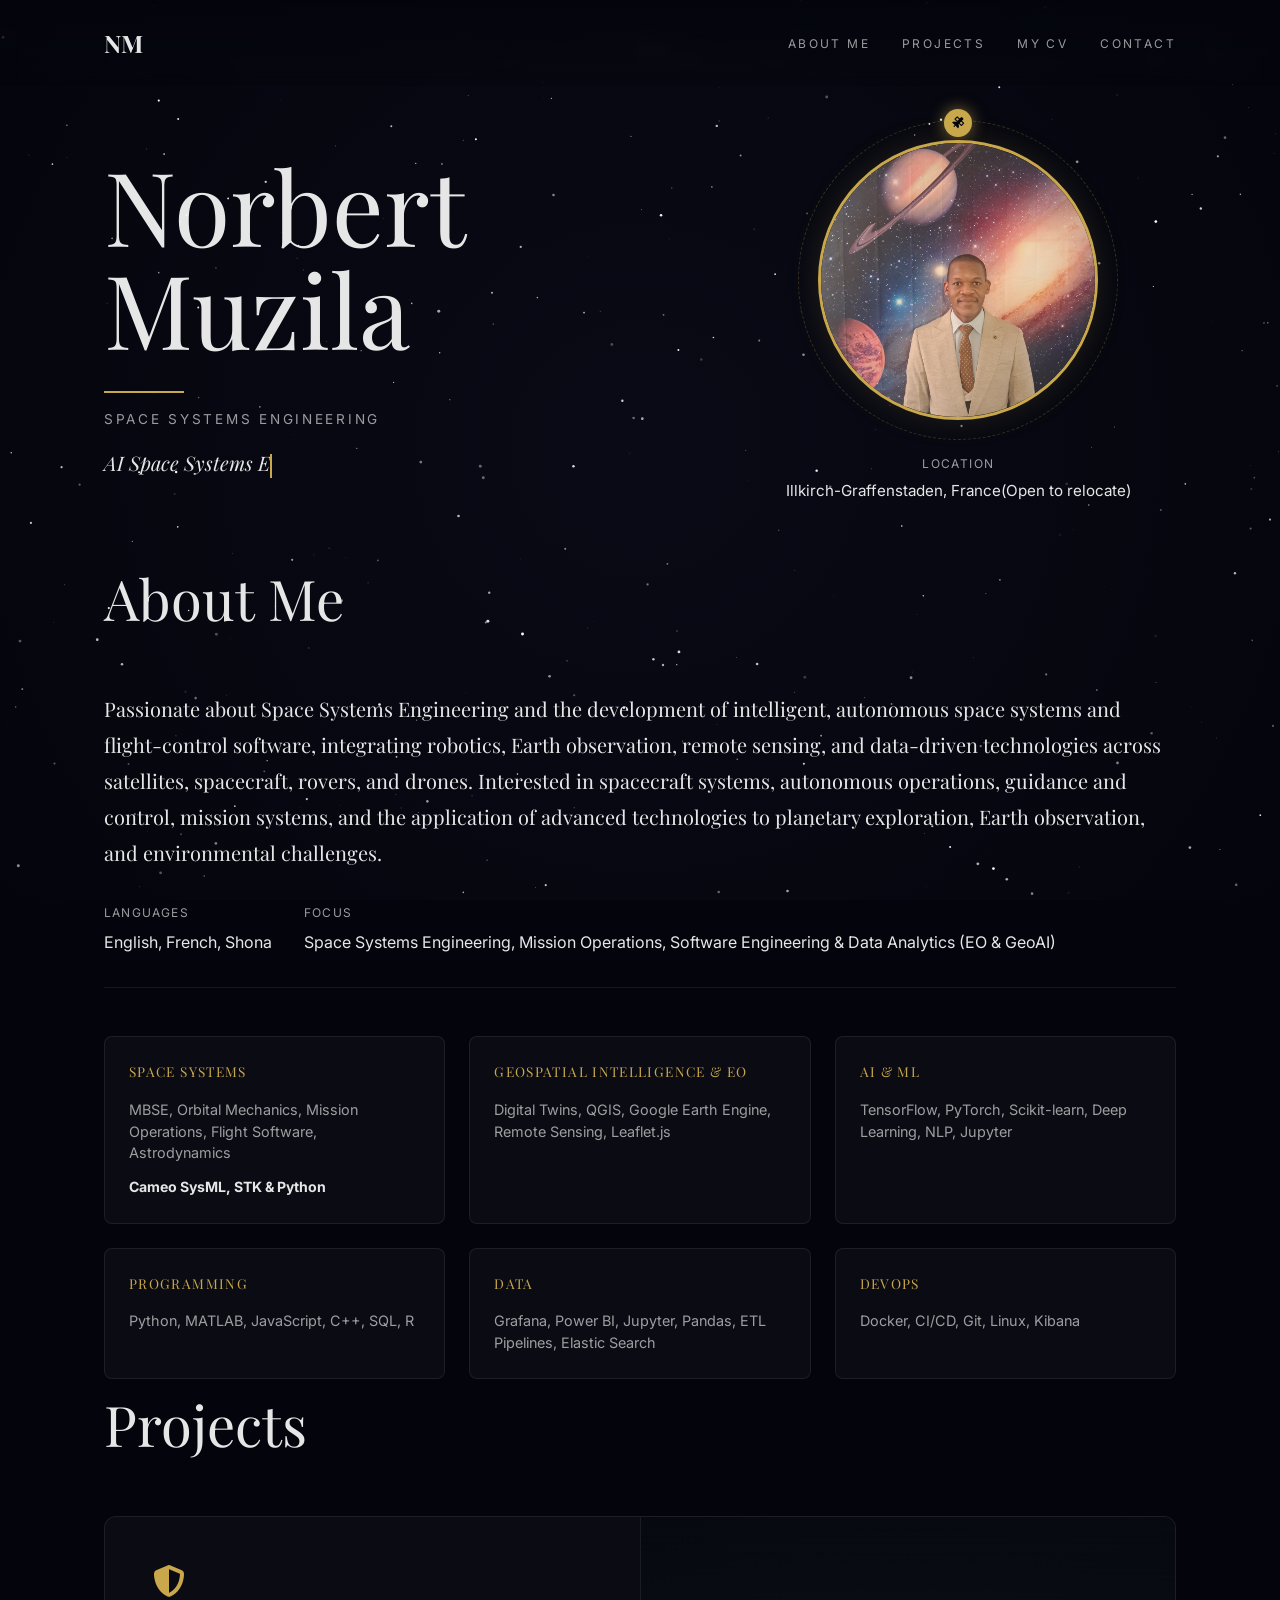
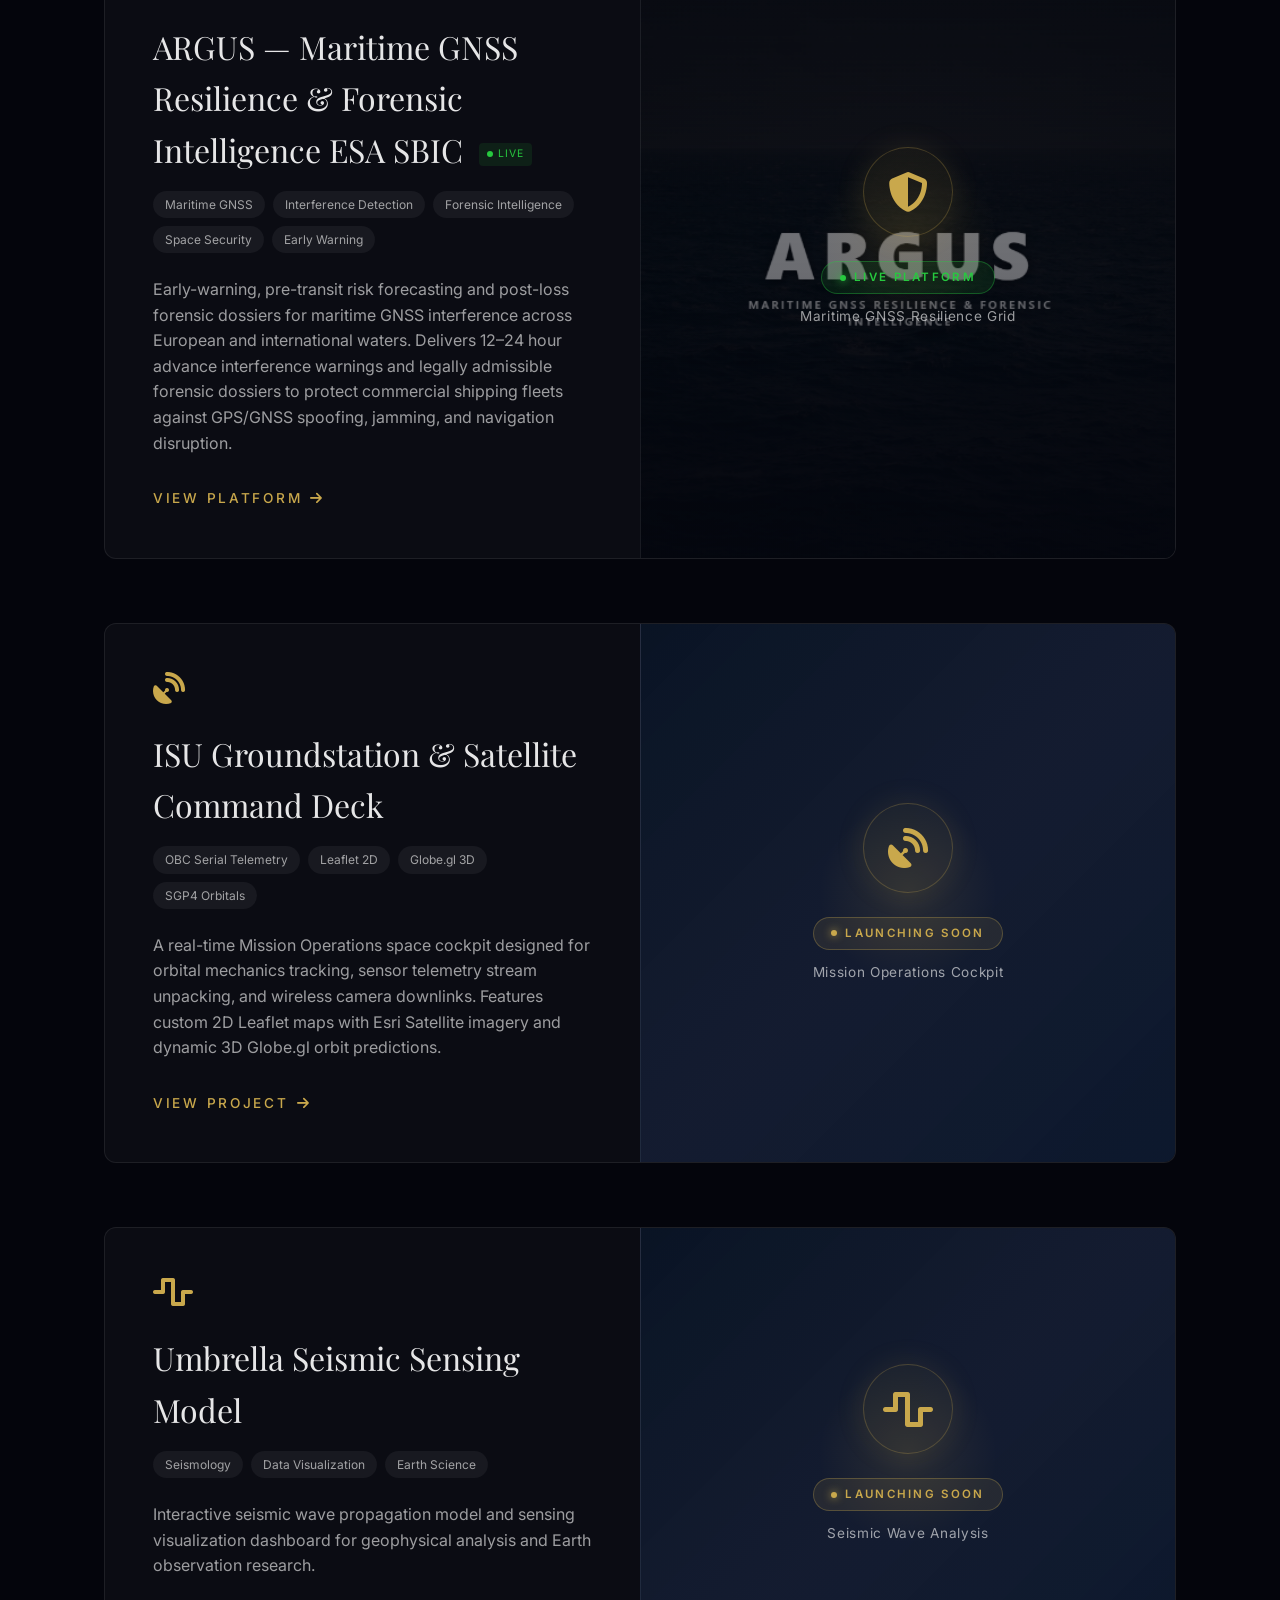
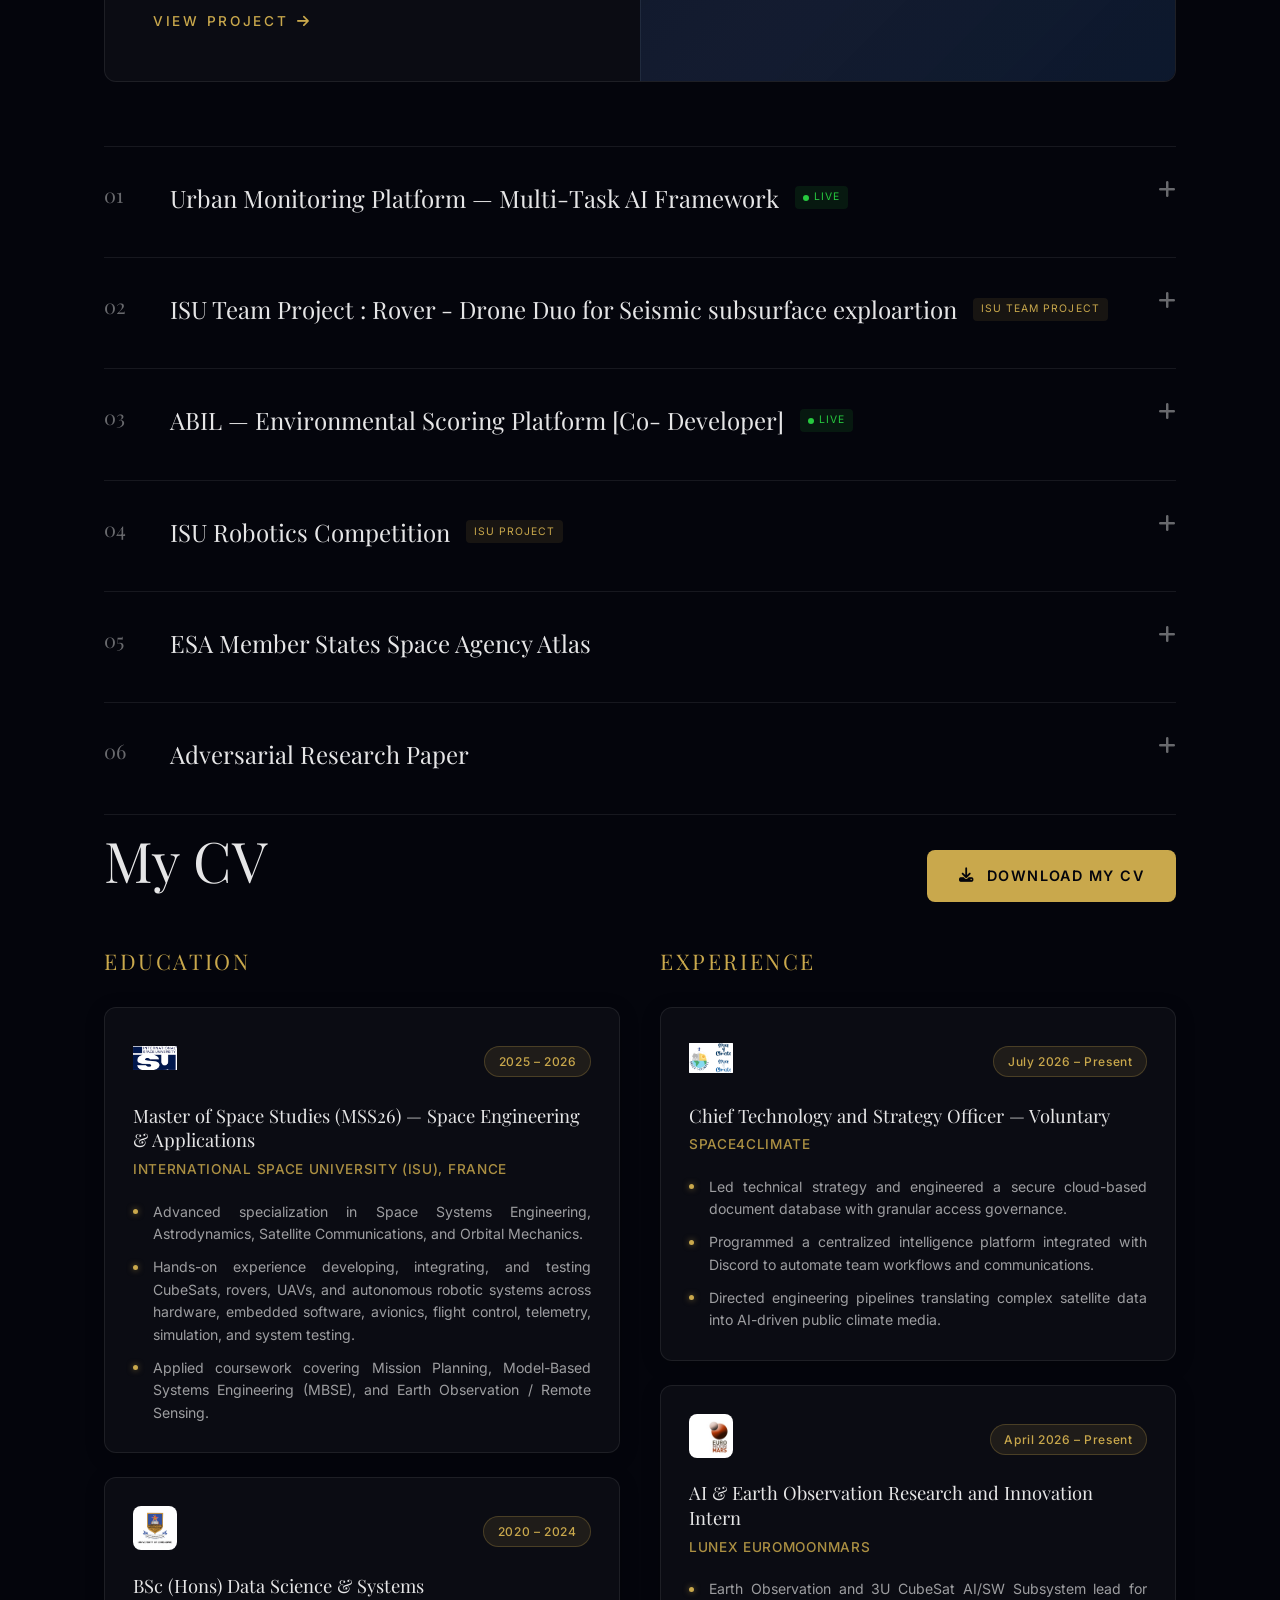
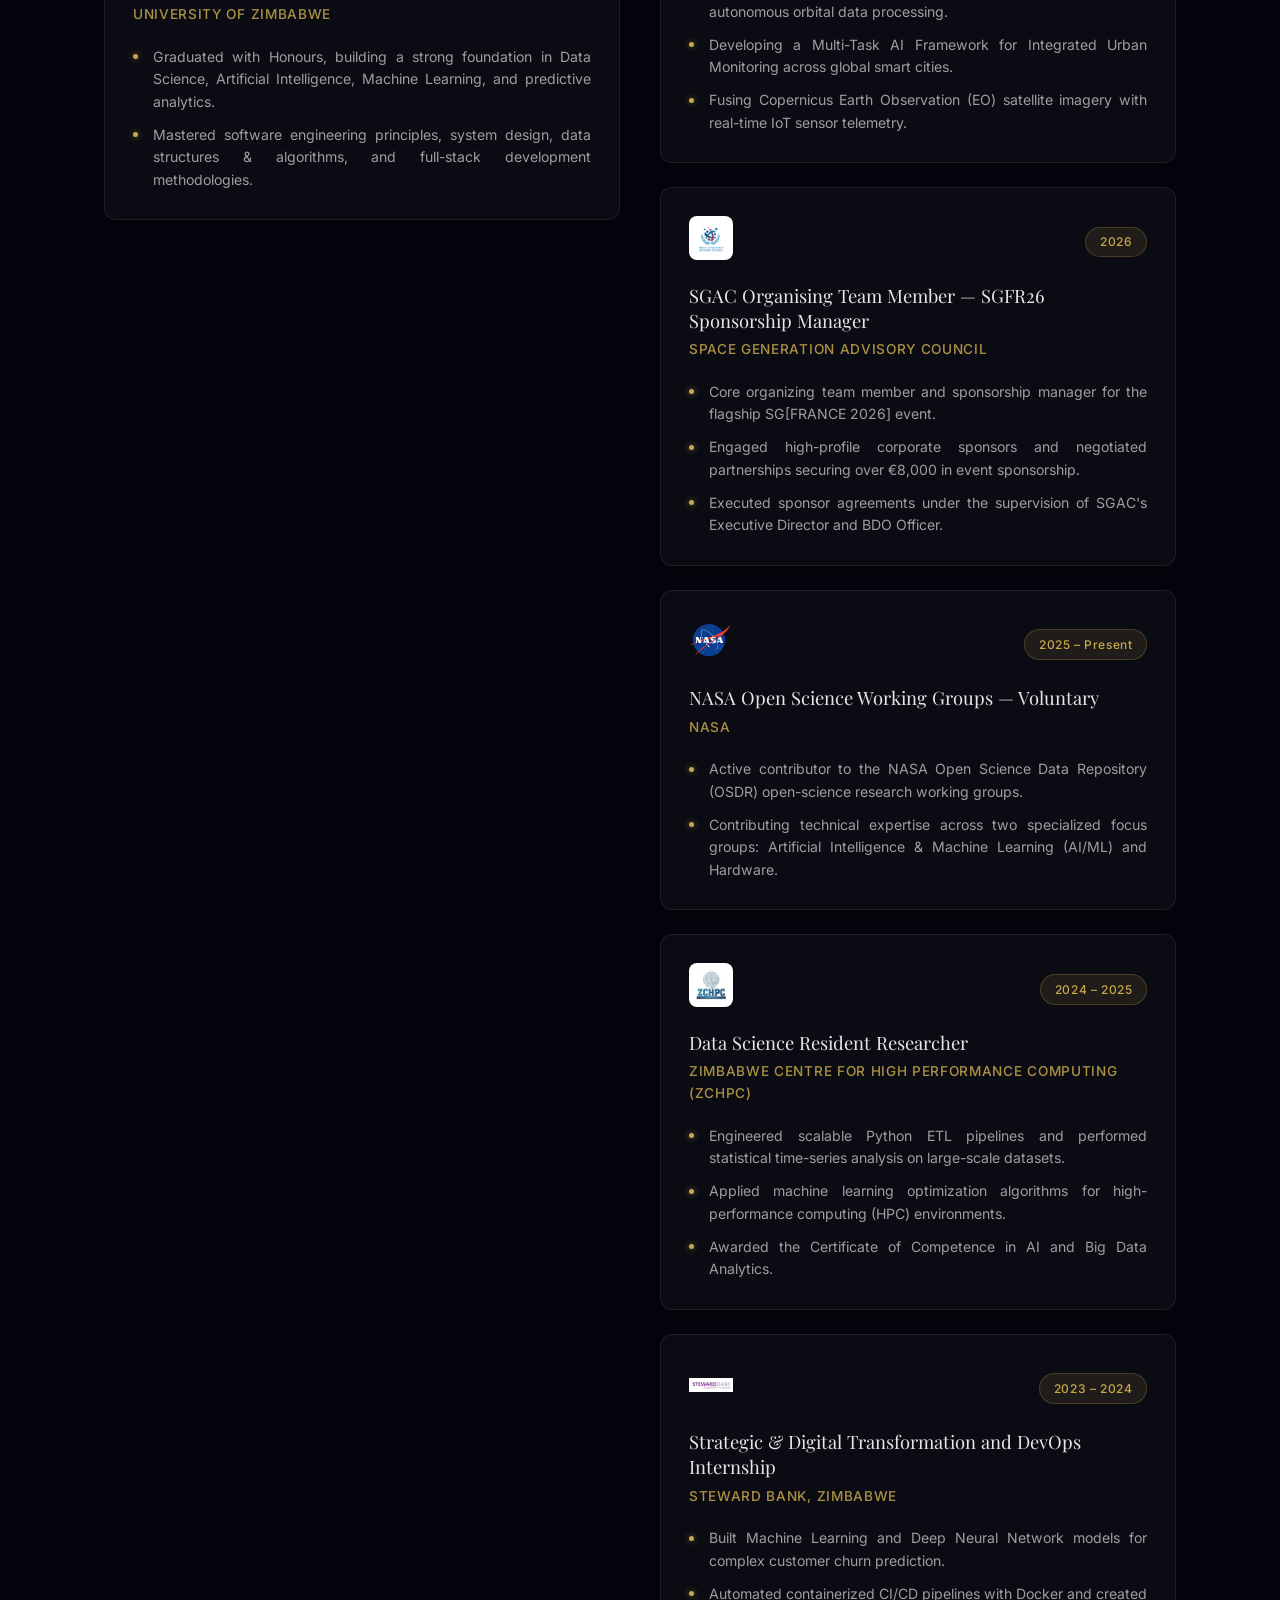
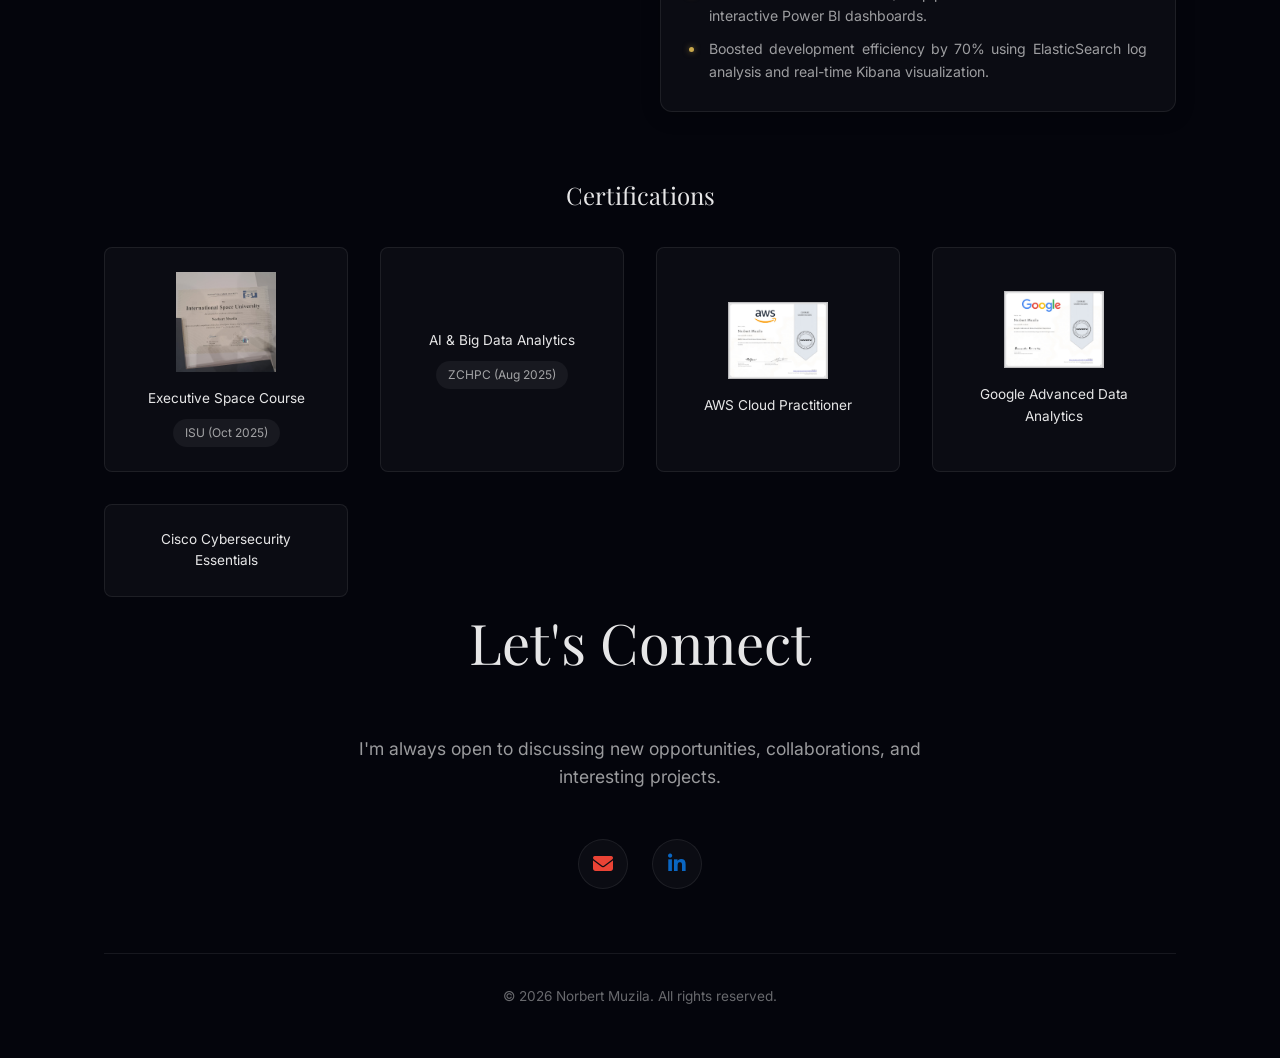
==== commit 2b84fa51: "feat: link and deploy updated Norbert_Muzila_CV.pdf for CV download" ====
--- a/index.html
+++ b/index.html
@@ -1379,7 +1379,7 @@
     <section id="cv" class="container">
         <div class="cv-header">
             <h2 class="section-title reveal">My CV</h2>
-            <a href="Norbert_Muzila_CV.pdf" download class="cv-download-btn reveal">
+            <a href="Norbert_Muzila_CV.pdf" download="Norbert_Muzila_CV.pdf" class="cv-download-btn reveal">
                 <i class="fas fa-download"></i> Download My CV
             </a>
         </div>
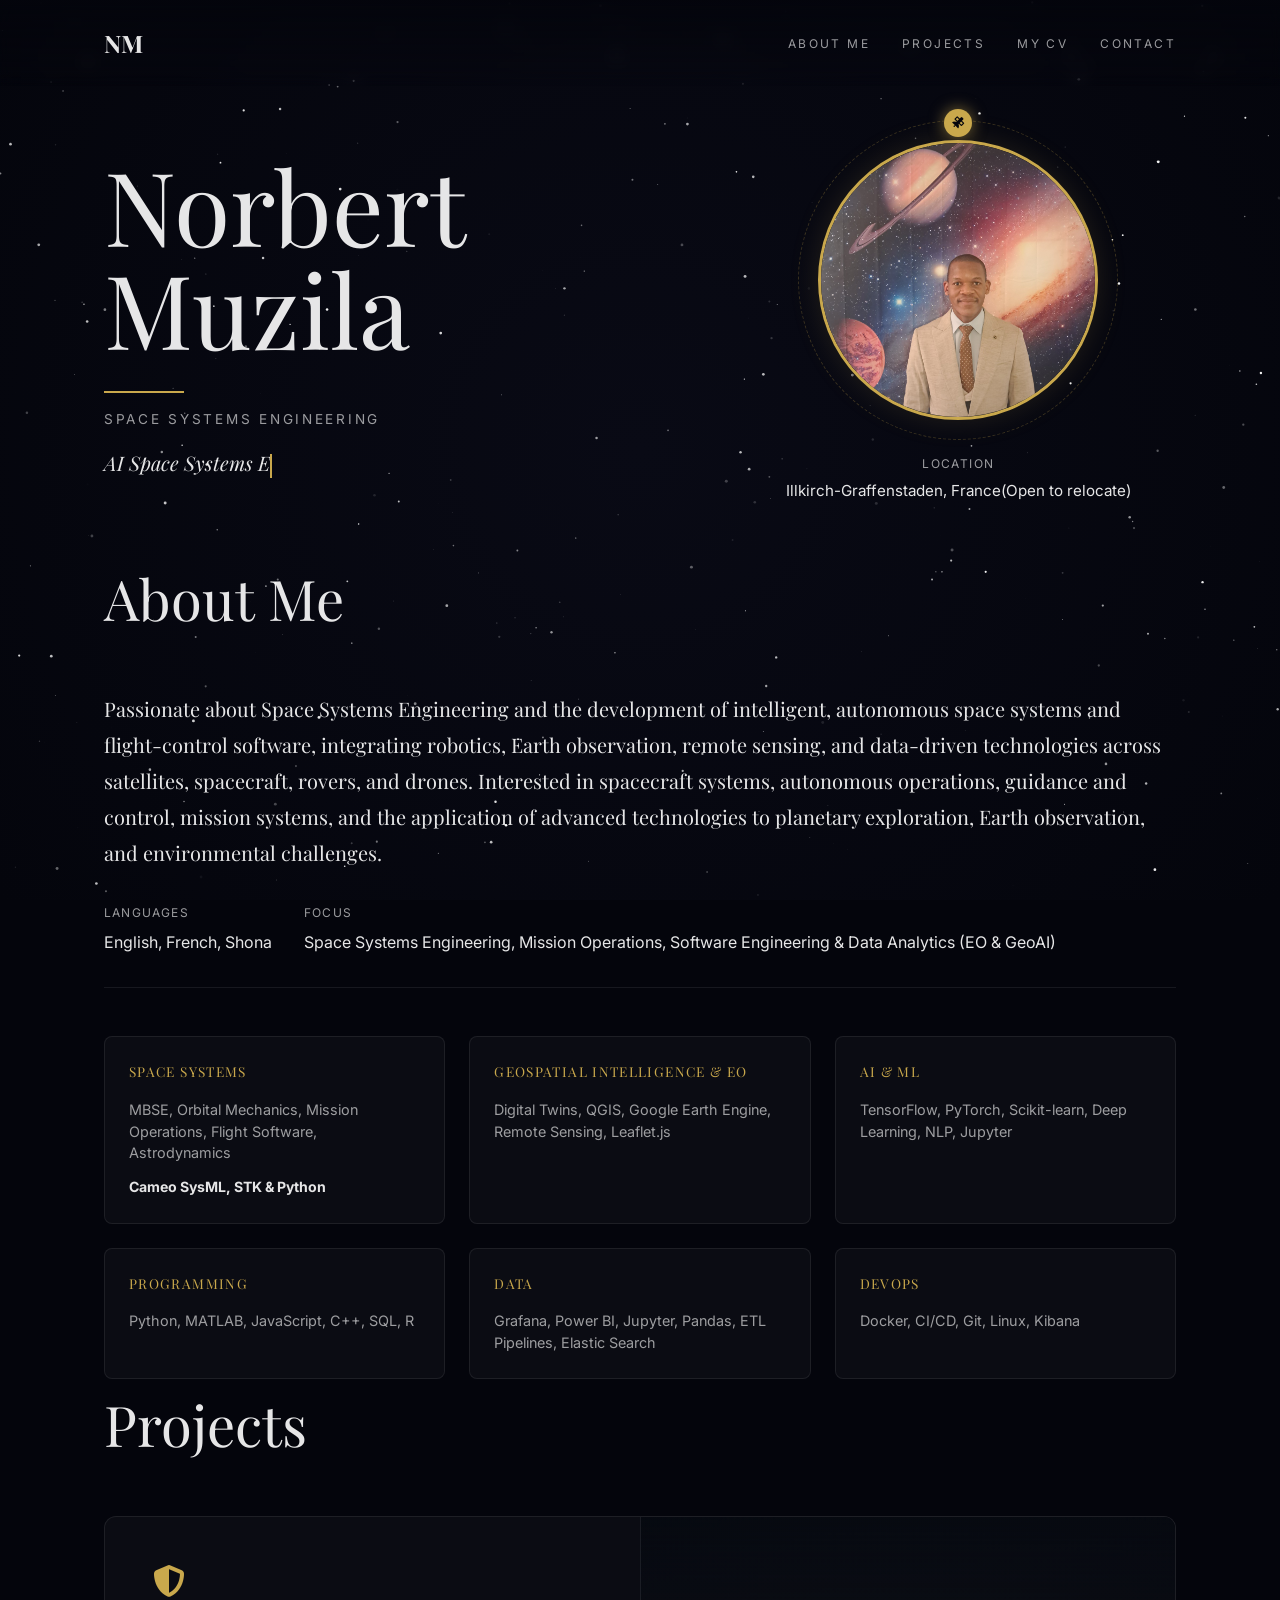
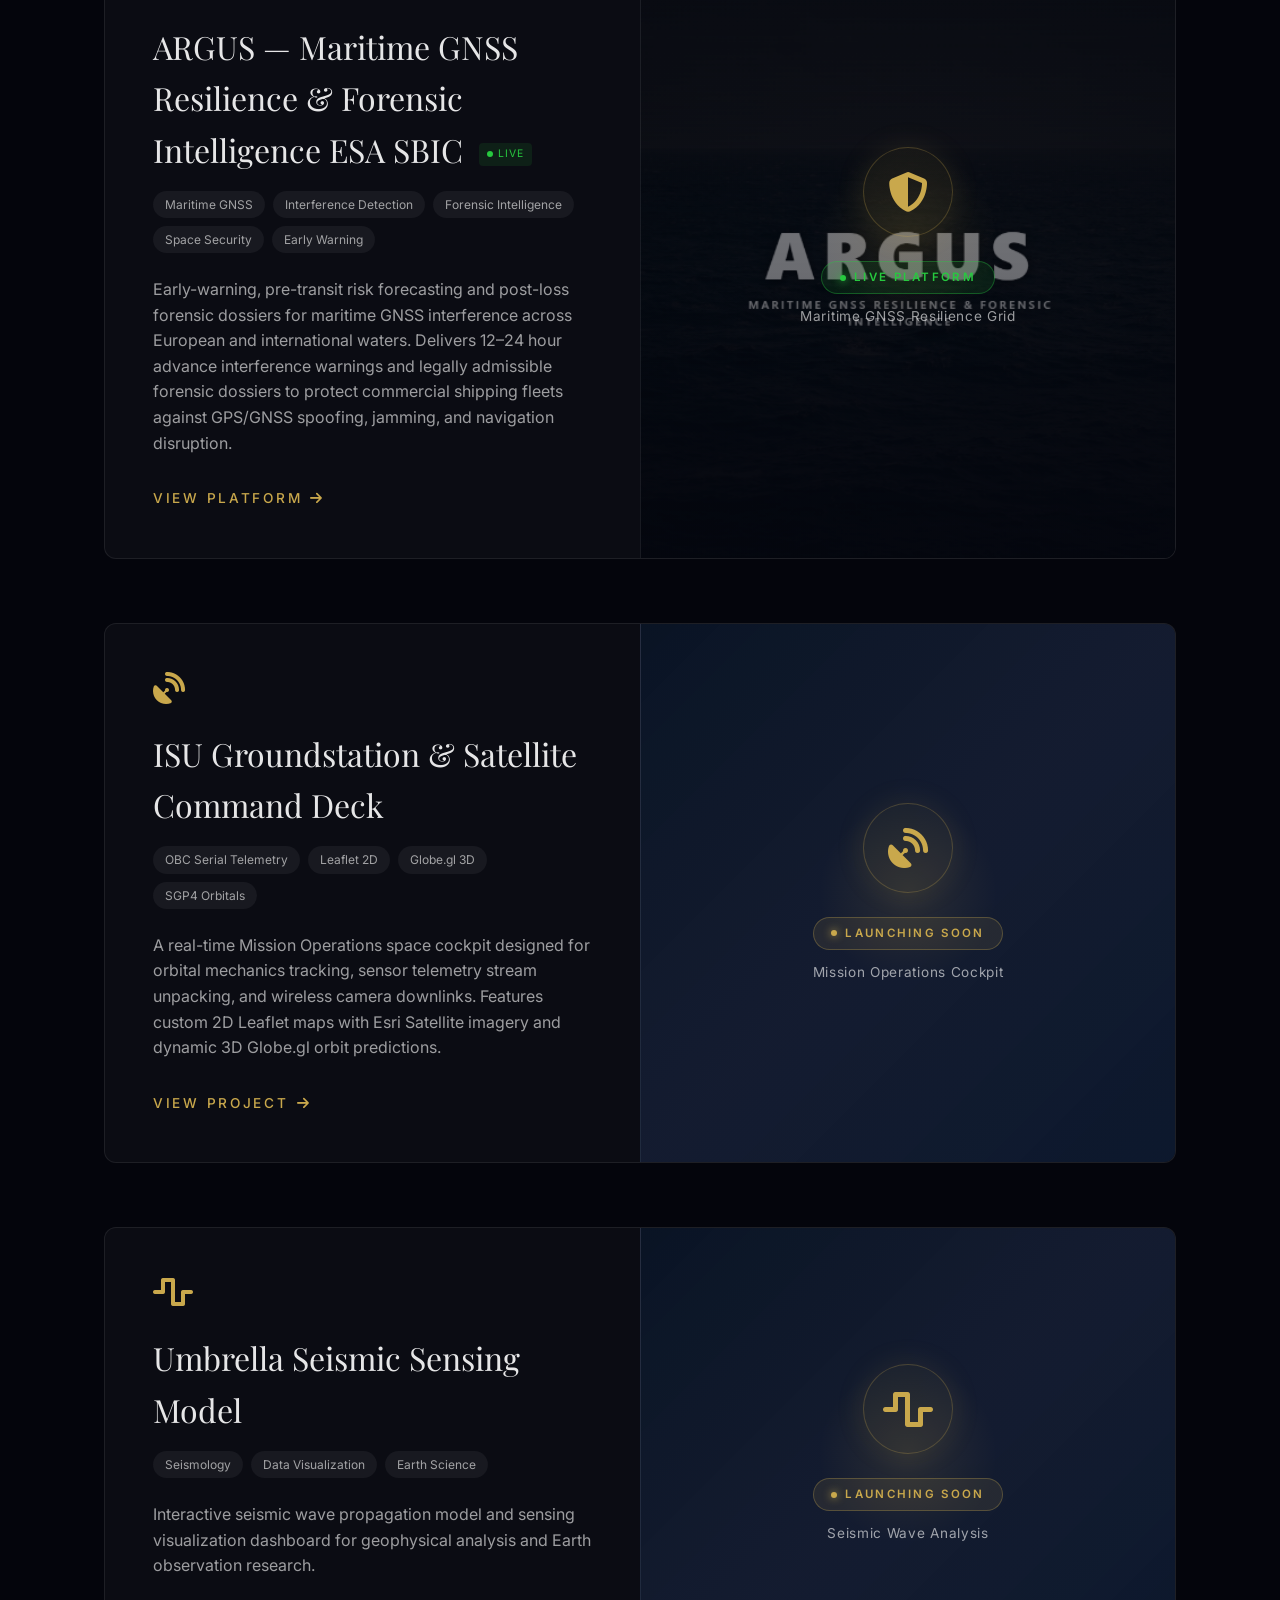
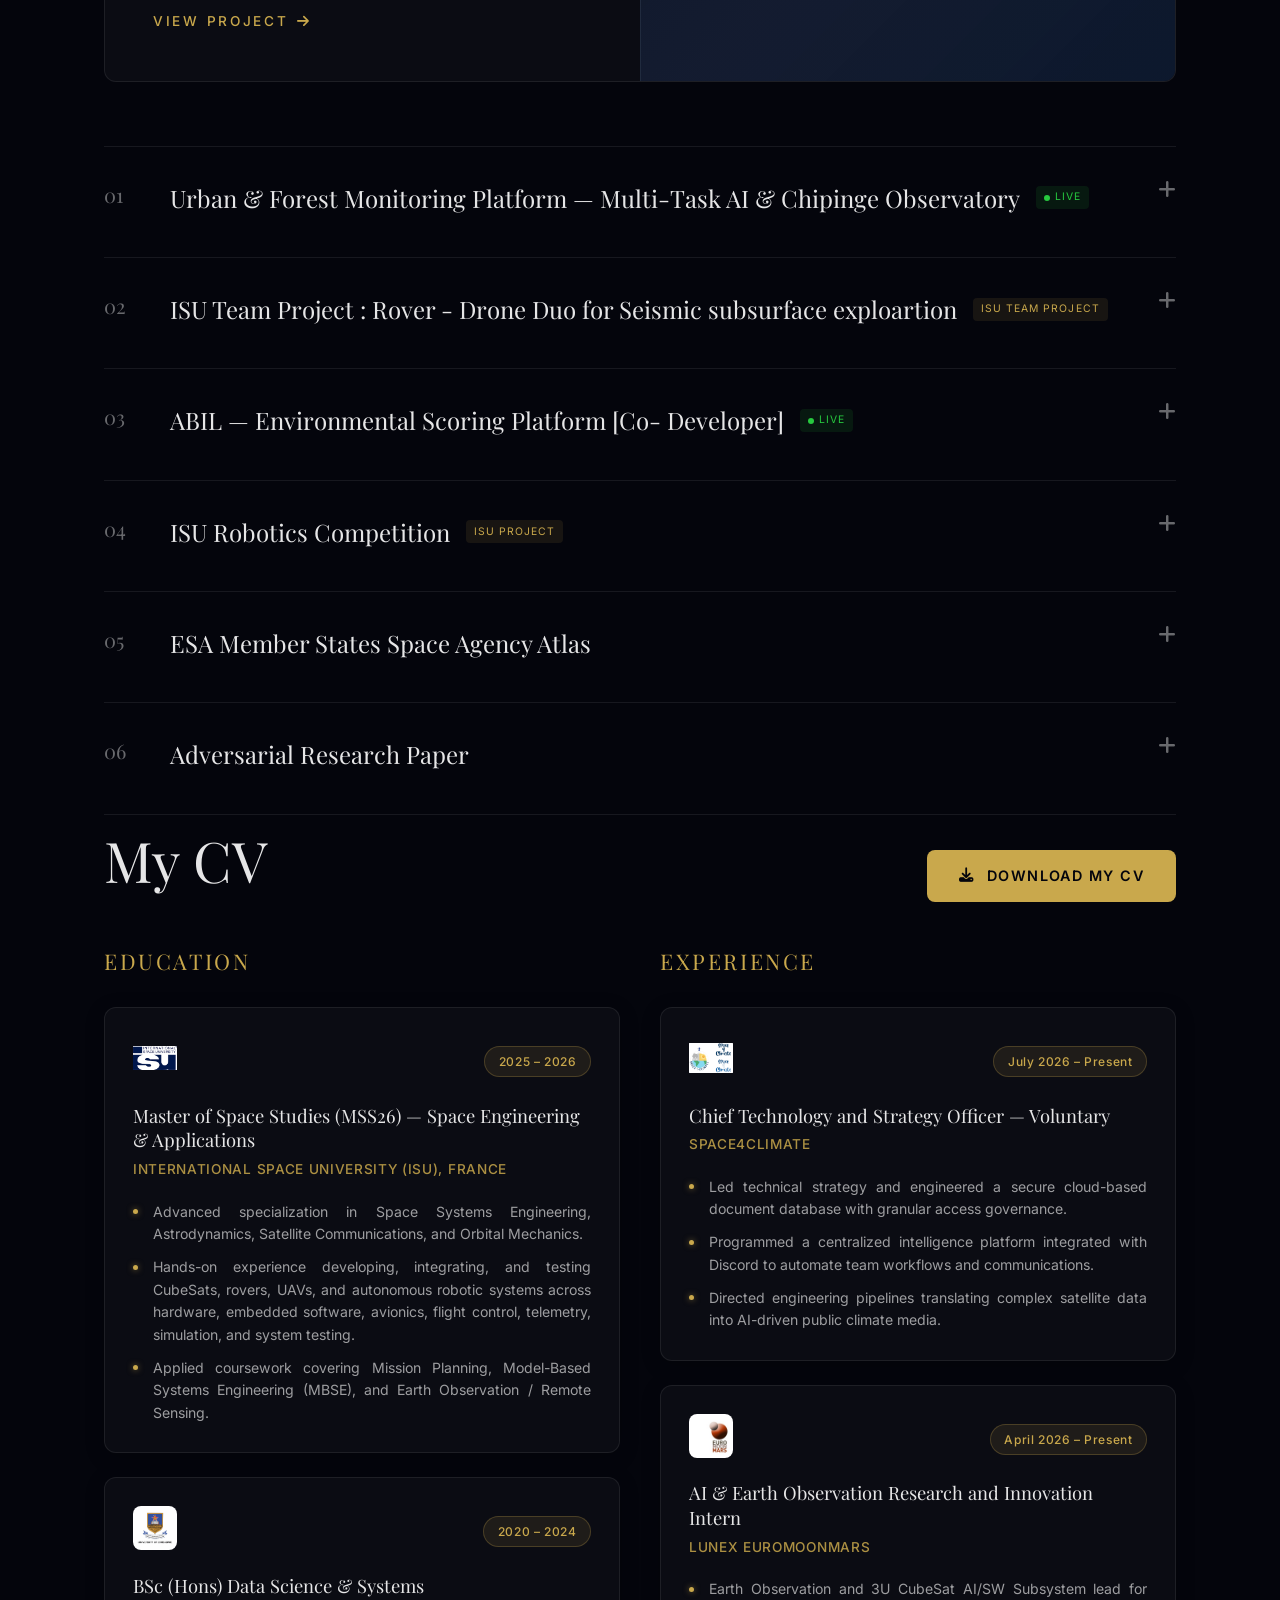
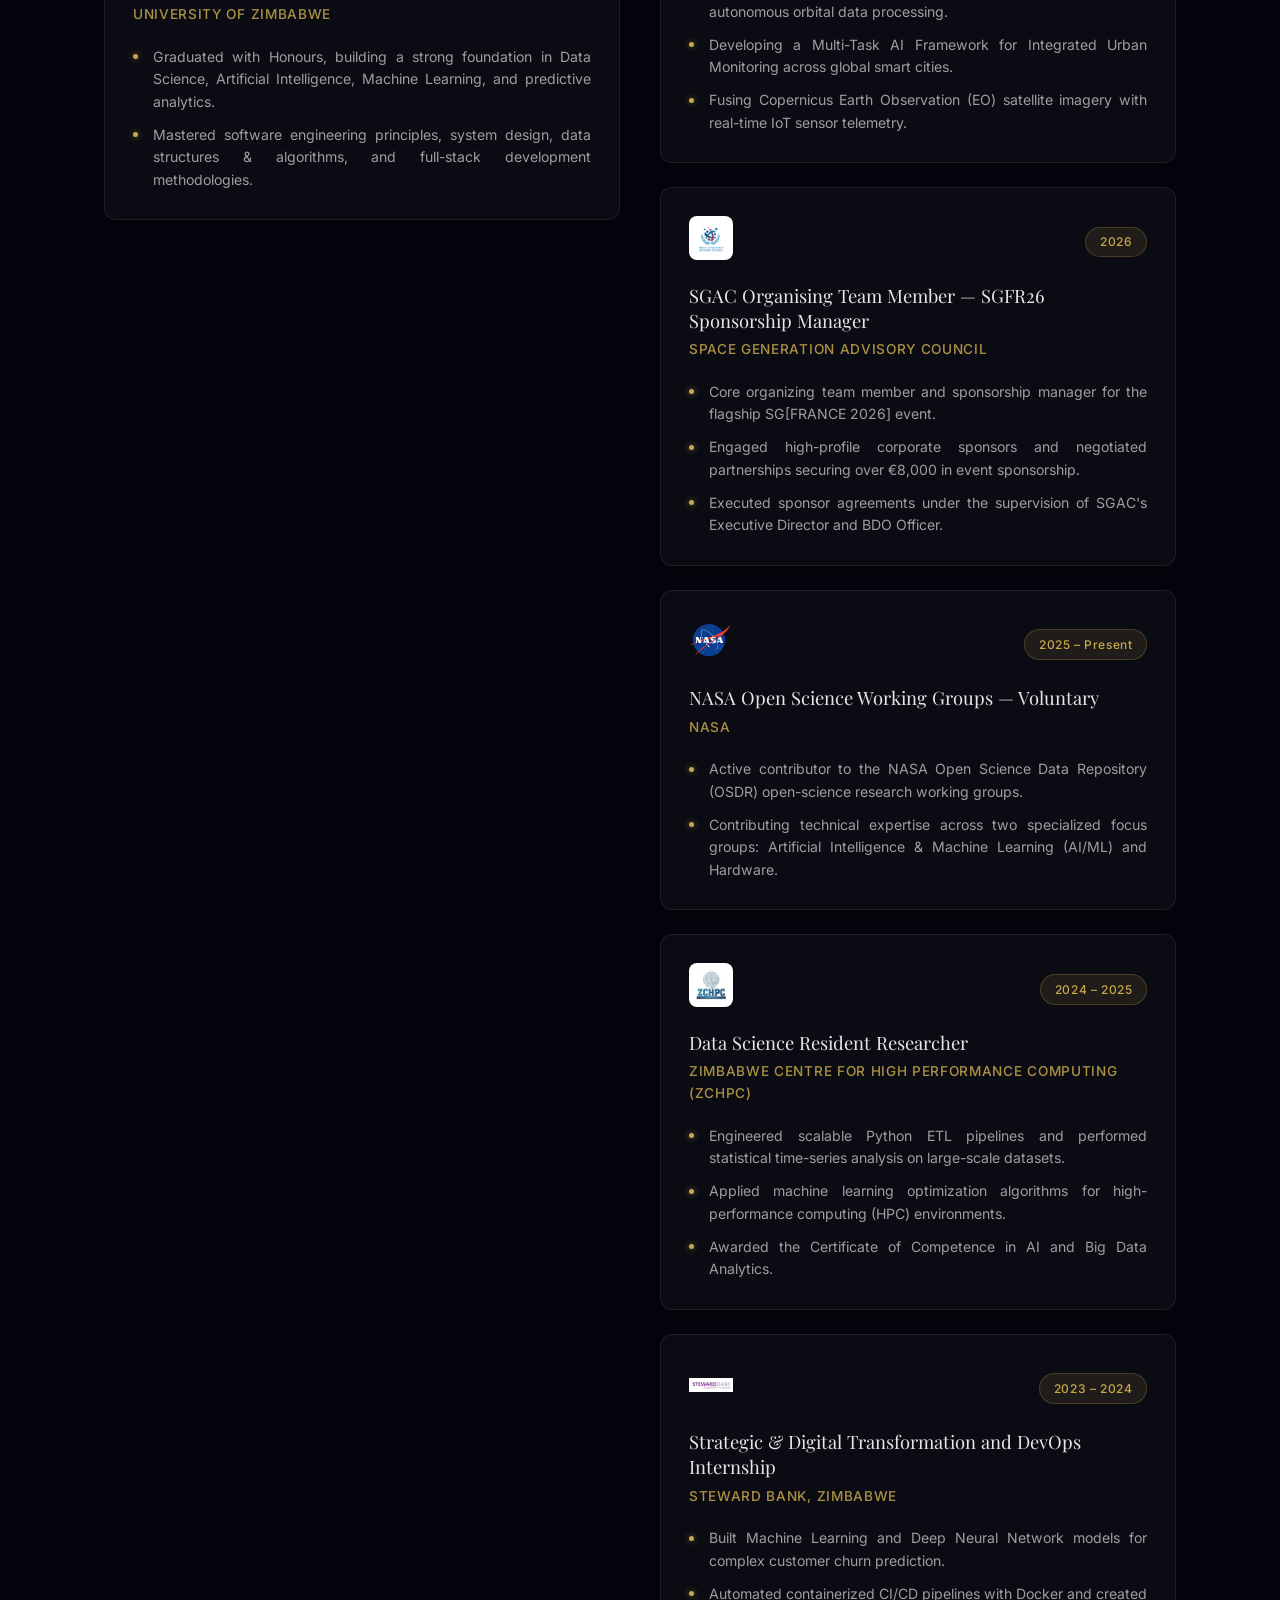
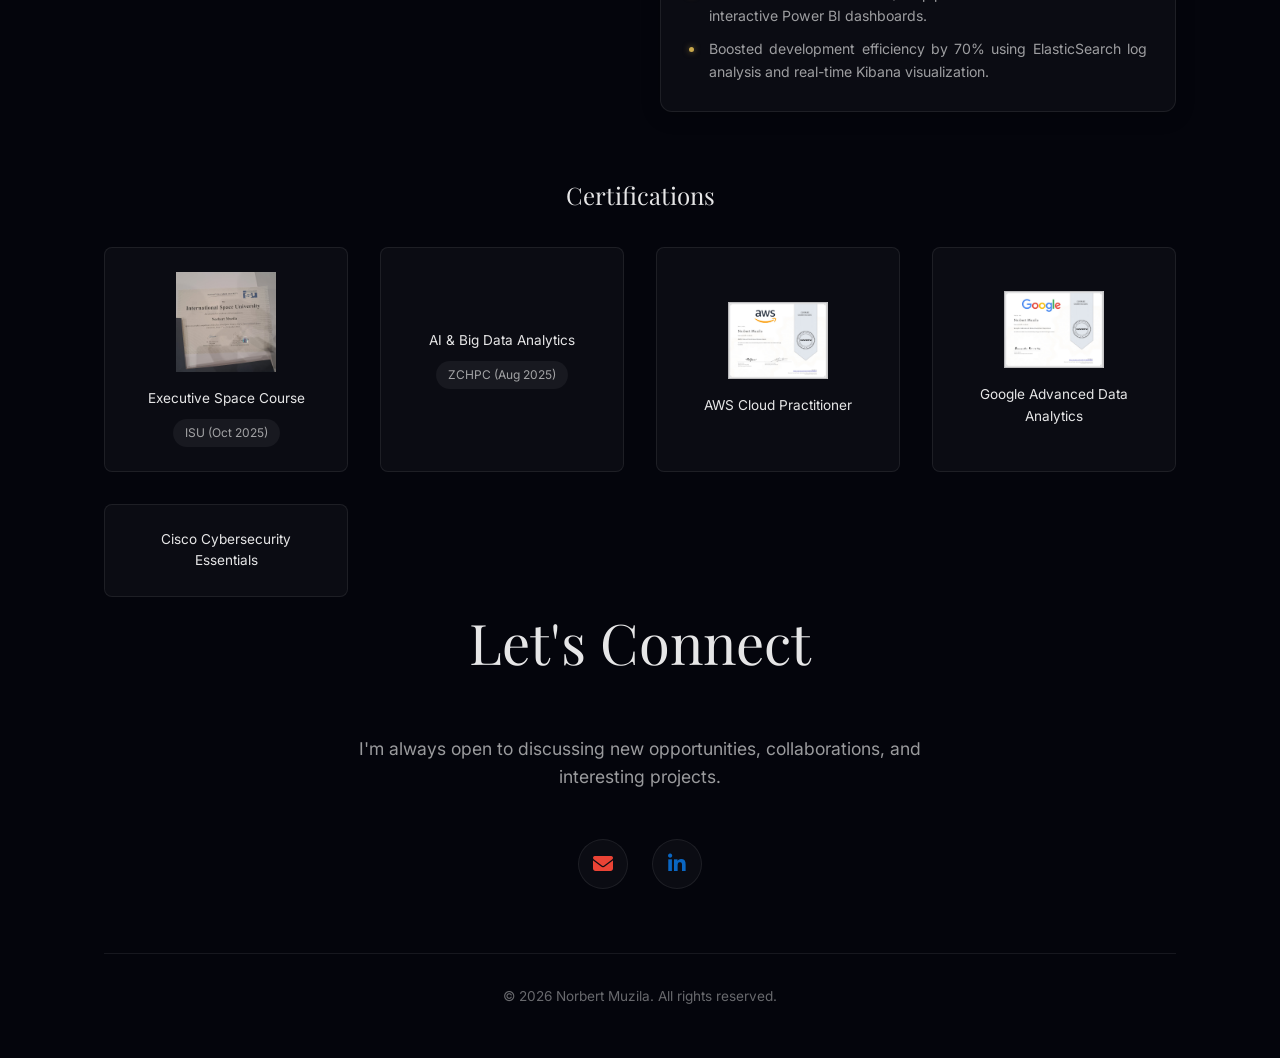
==== commit 54777a14: "docs: Update portfolio project card to highlight Chipinge Deforestation Observatory" ====
--- a/index.html
+++ b/index.html
@@ -1283,12 +1283,12 @@
             <div class="list-item" onclick="toggleAccordion(this)">
                 <div class="list-number">01</div>
                 <div class="list-content">
-                    <h3 class="serif">Urban Monitoring Platform — Multi-Task AI Framework <span class="badge live">Live</span></h3>
+                    <h3 class="serif">Urban & Forest Monitoring Platform — Multi-Task AI & Chipinge Observatory <span class="badge live">Live</span></h3>
                     <div class="list-desc">
-                        A Multi-Task AI Framework for Integrated Urban Monitoring using fused Copernicus Earth Observation (EO) satellite imagery and near real-time IoT sensor networks across global smart cities.<br><br>
+                        A Multi-Task AI Framework for Integrated Urban Monitoring and Satellite Deforestation Analytics. Features the <strong>Chipinge Deforestation Observatory (Zimbabwe)</strong> using fused Copernicus Sentinel-2 MSI (10m), Sentinel-1 C-SAR radar, Landsat 8/9, and NASA GEDI LiDAR tracking Chirinda Rainforest, macadamia expansion, and post-Cyclone Idai recovery.<br><br>
                         <a href="https://norbertmuzila.github.io/Urban-Monitoring-Platform/" target="_blank" class="project-link">View Platform <i class="fas fa-external-link-alt"></i></a>
                         <div class="list-tags">
-                            <span class="tag">Copernicus EO</span><span class="tag">Multi-Task AI</span><span class="tag">IoT Data Fusion</span><span class="tag">Smart Cities</span>
+                            <span class="tag">Chipinge Deforestation</span><span class="tag">Copernicus EO</span><span class="tag">Sentinel-2 10m</span><span class="tag">Multi-Task AI</span><span class="tag">Smart Cities</span>
                         </div>
                     </div>
                 </div>
